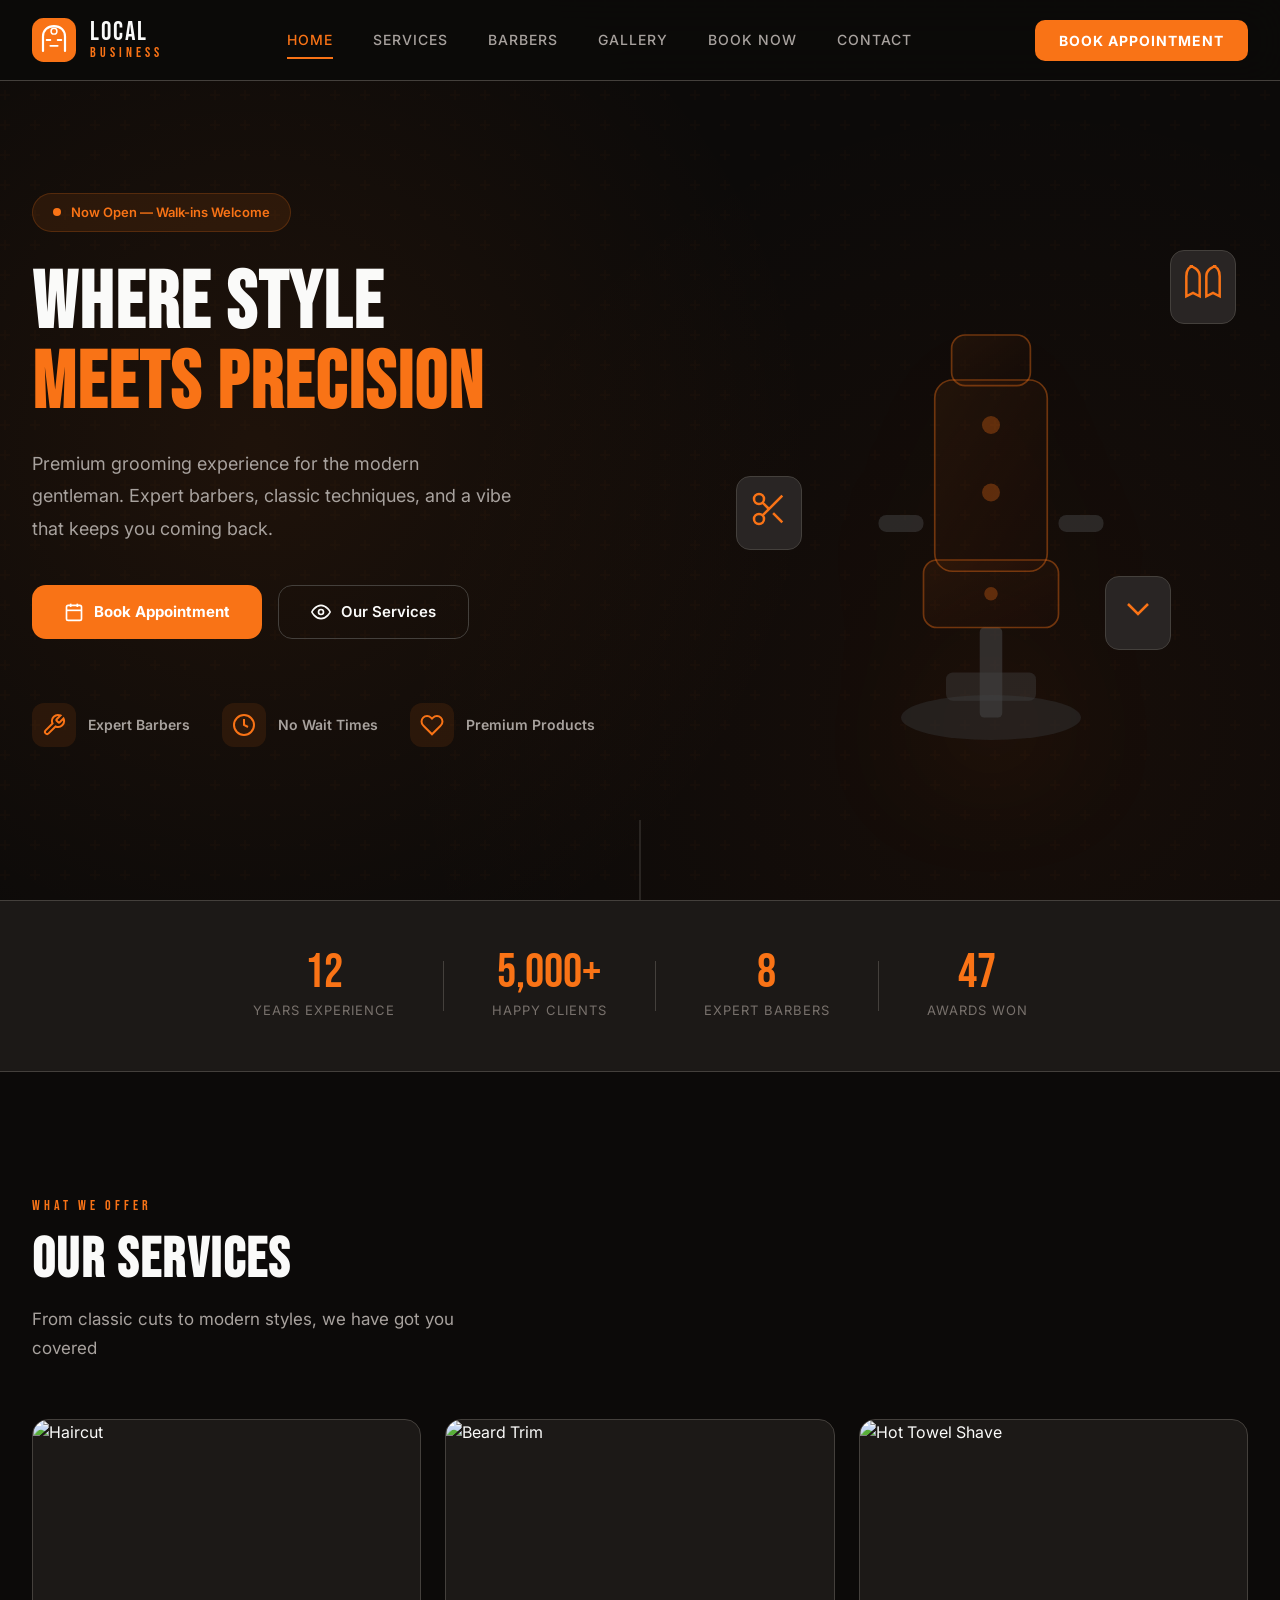
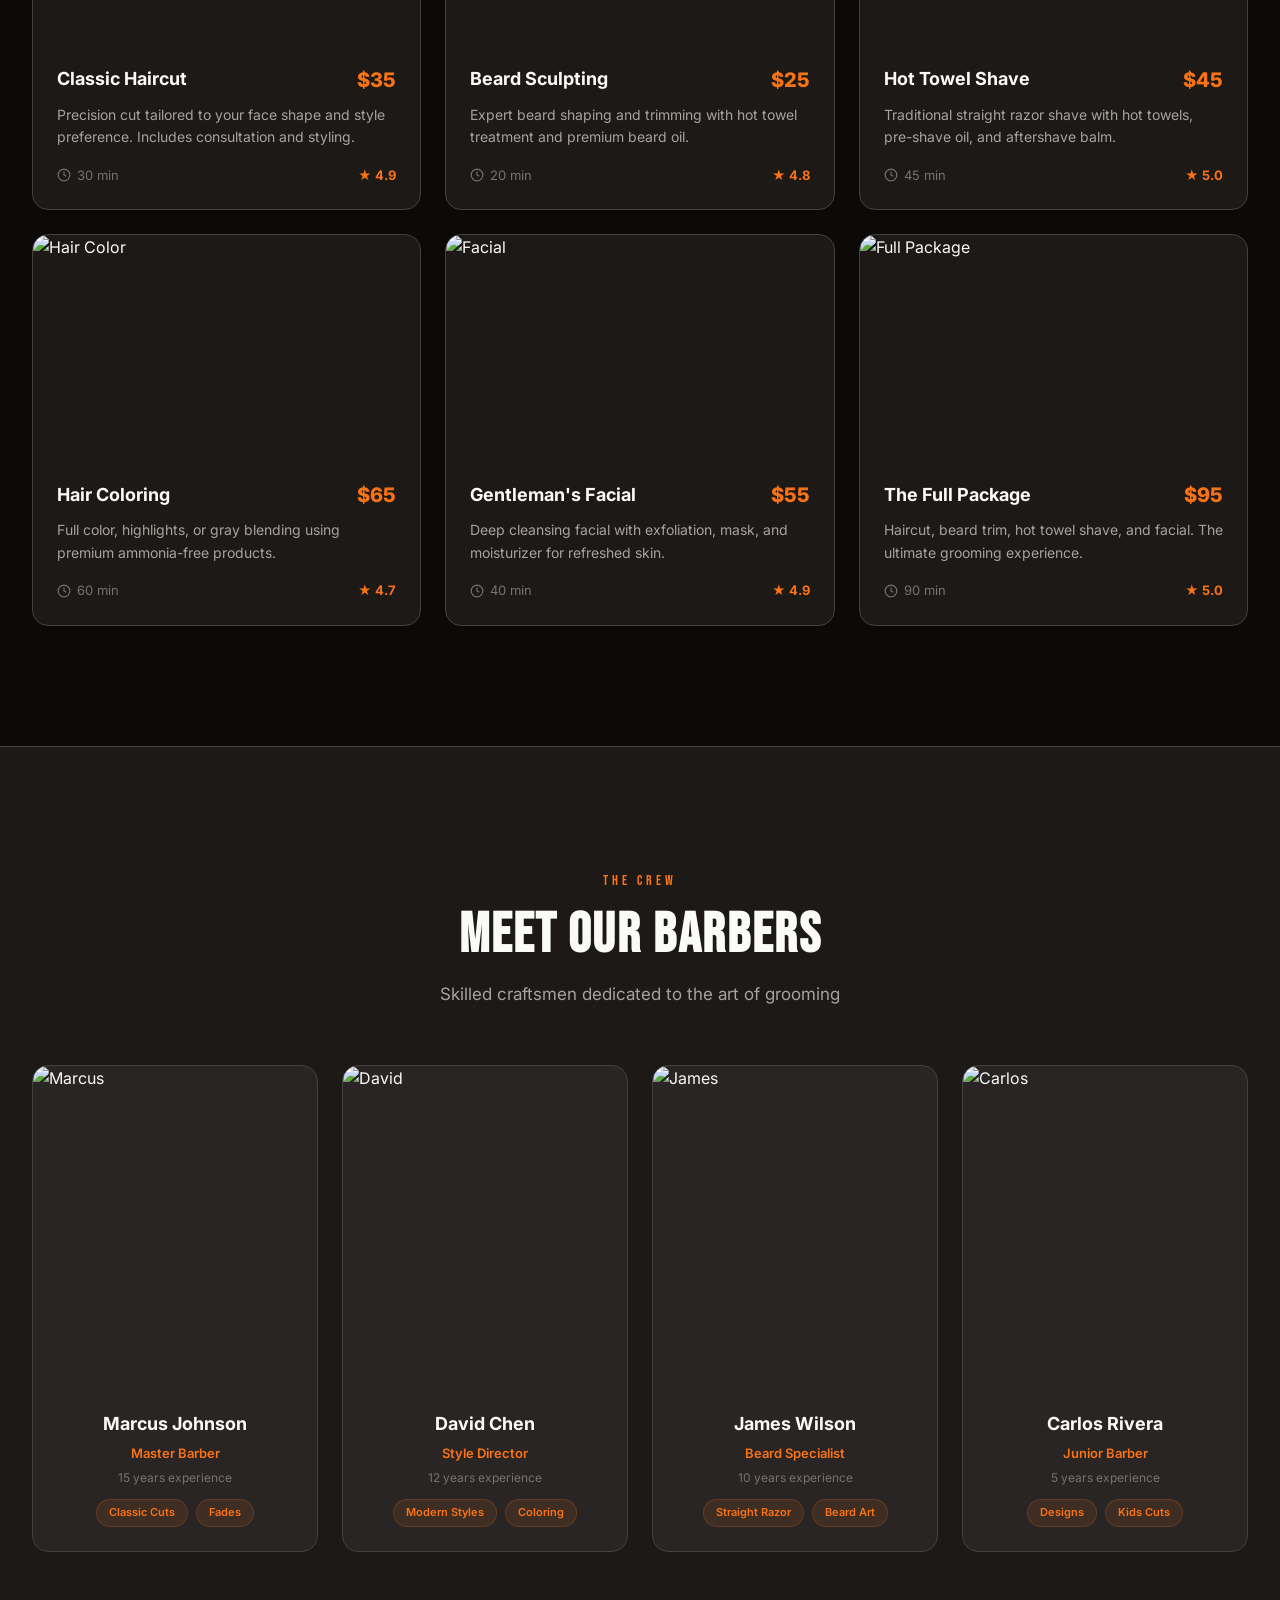
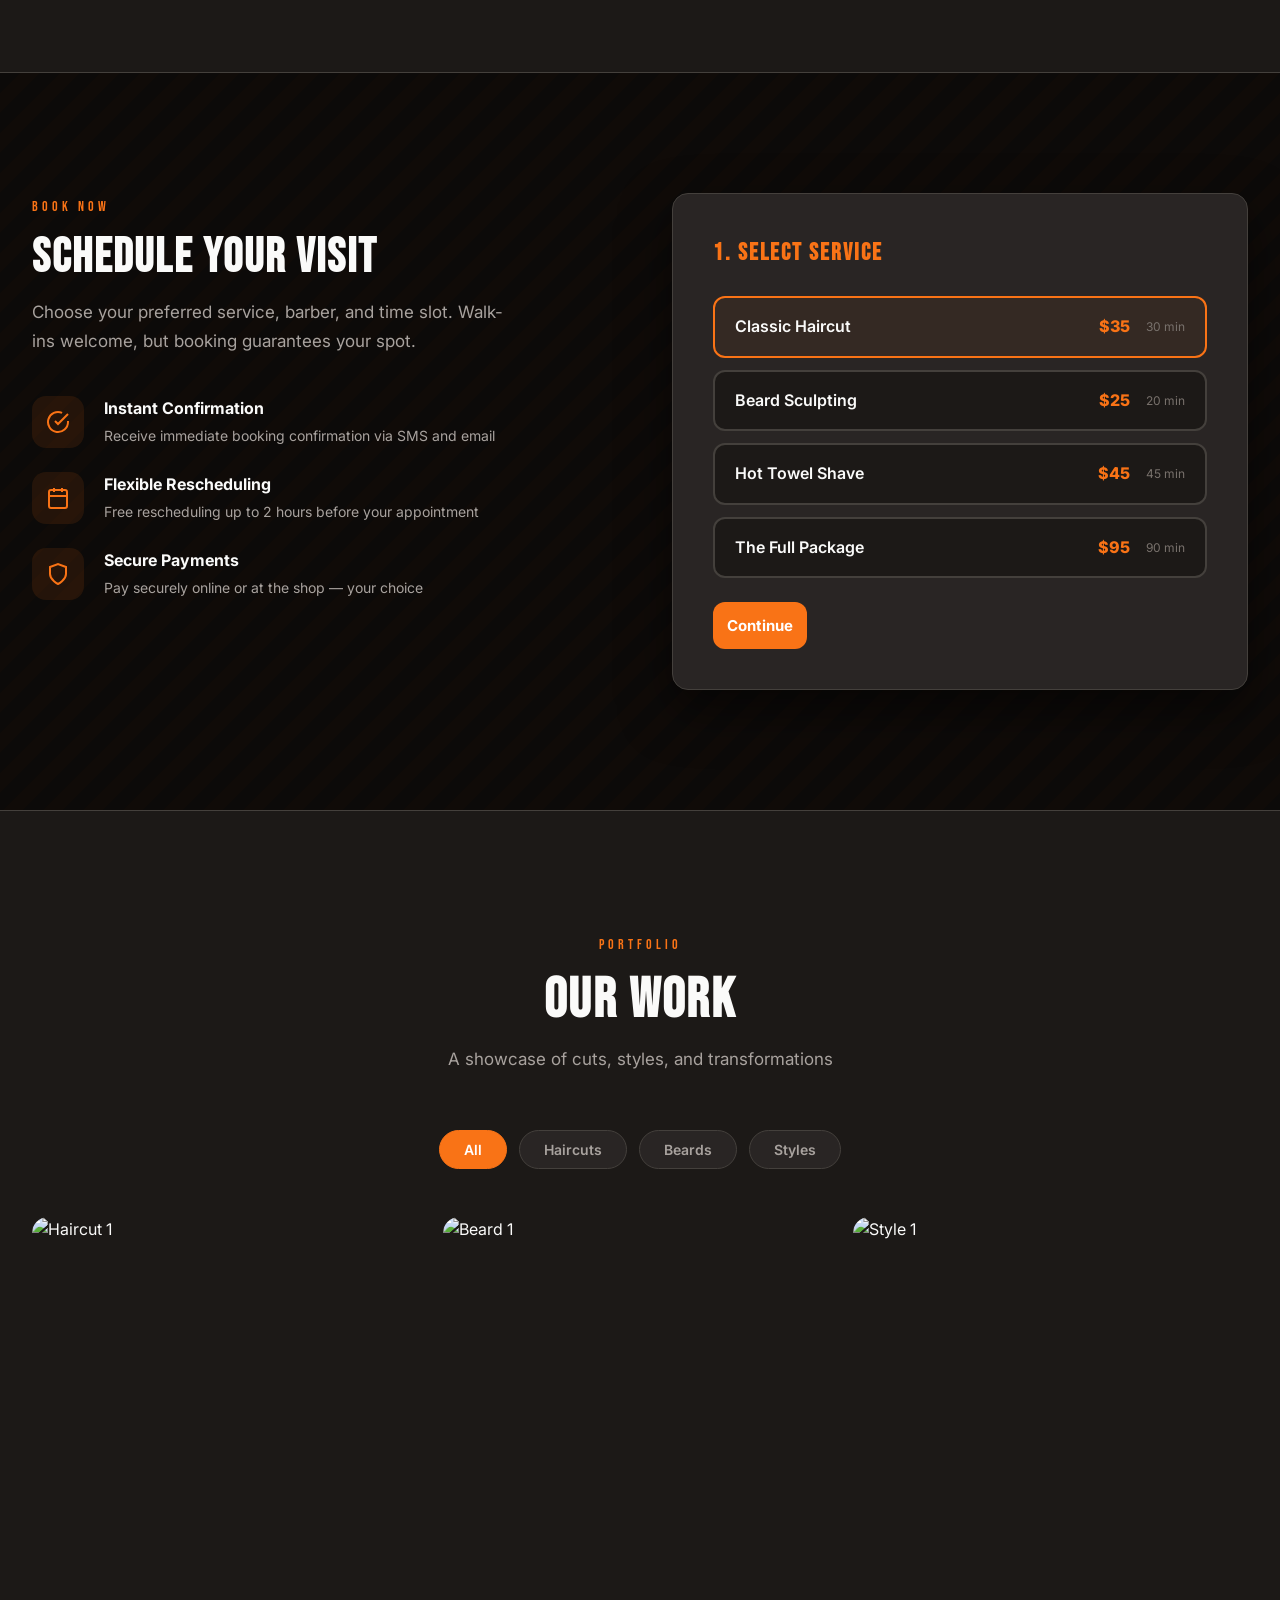
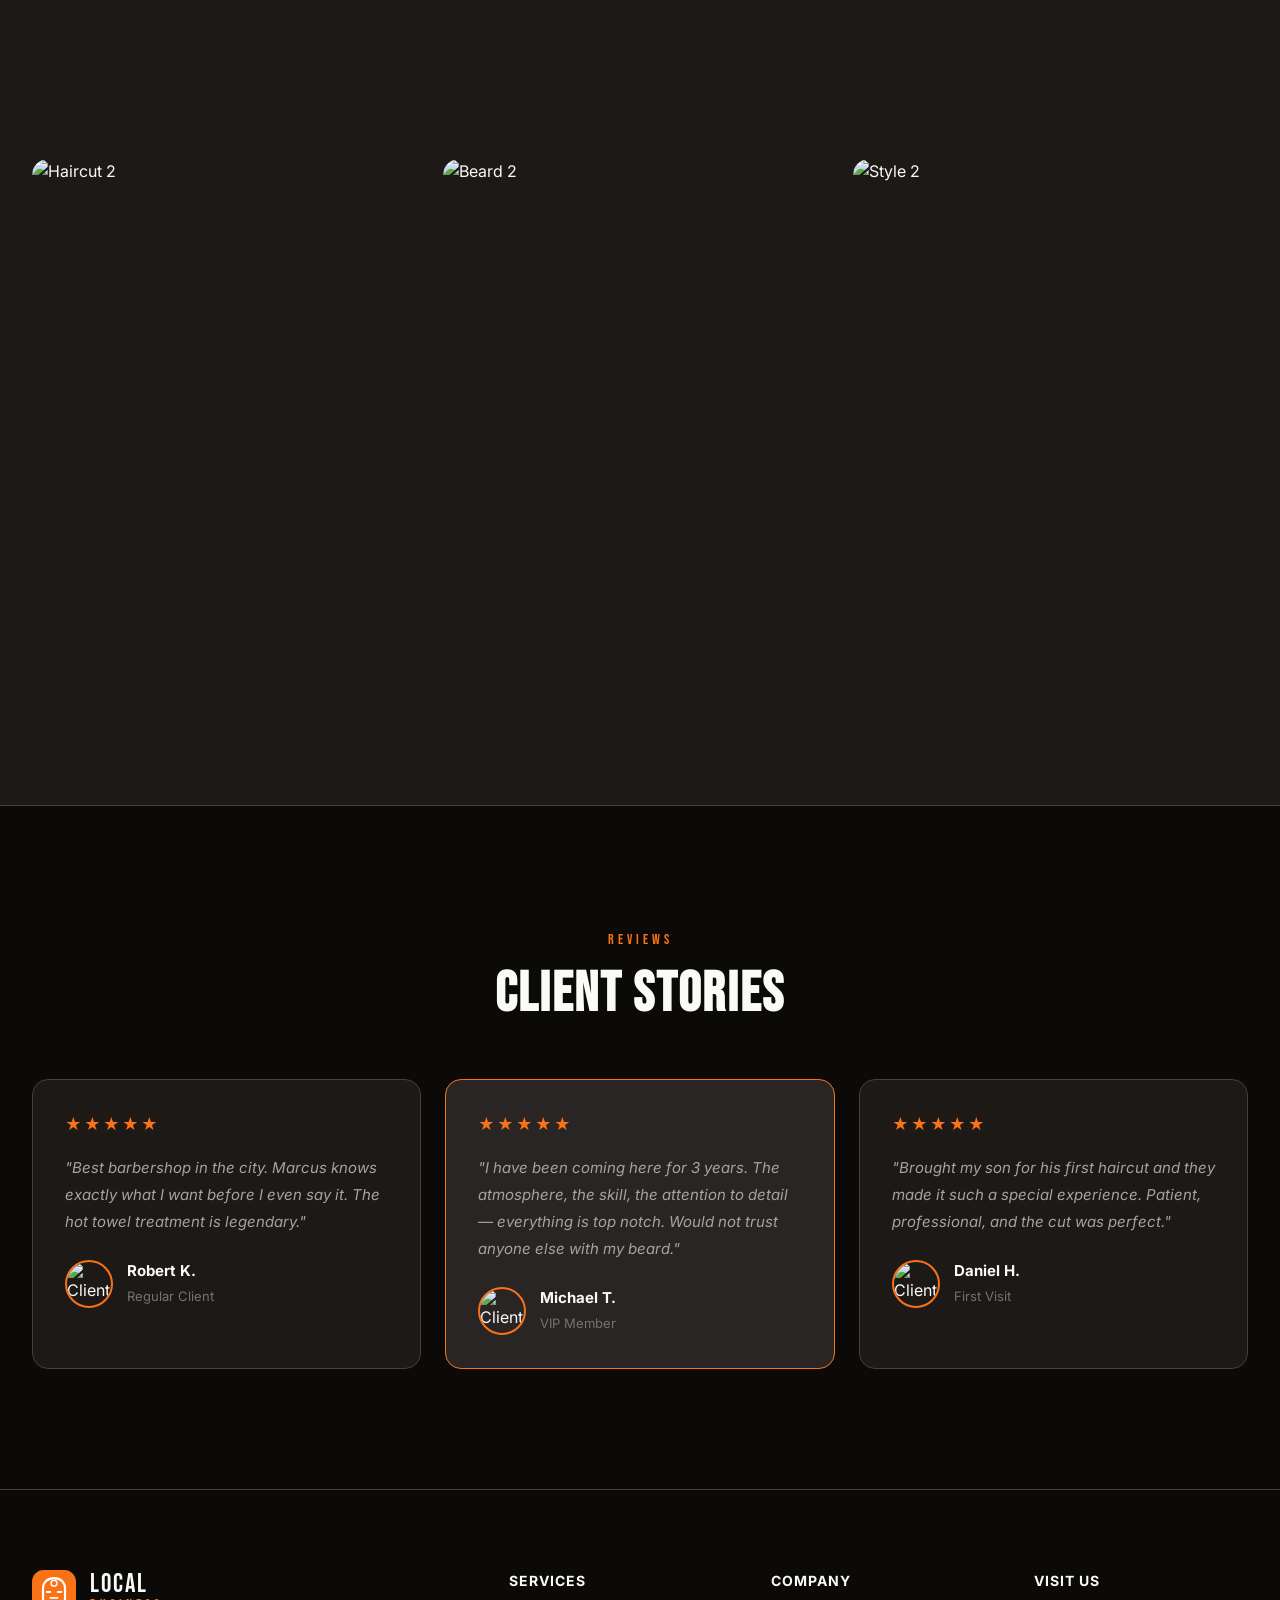
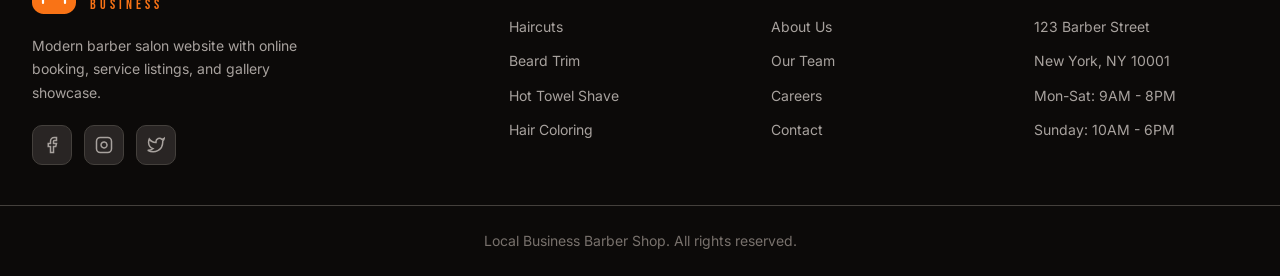
==== index.html @ 596d1981 "initial commit" ====
<!DOCTYPE html>
<html lang="en">
<head>
    <meta charset="UTF-8">
    <meta name="viewport" content="width=device-width, initial-scale=1.0">
    <title>Local Business - Premium Barber Shop</title>
    <link rel="stylesheet" href="styles.css">
    <link href="https://fonts.googleapis.com/css2?family=Bebas+Neue&family=Inter:wght@300;400;500;600;700;800&display=swap" rel="stylesheet">
</head>
<body>
    <!-- Preloader -->
    <div class="preloader" id="preloader">
        <div class="preloader-content">
            <svg width="60" height="60" viewBox="0 0 60 60" fill="none">
                <rect width="60" height="60" rx="16" fill="#f97316"/>
                <path d="M15 45V25c0-8 6-14 15-14s15 6 15 14v20" stroke="white" stroke-width="3" stroke-linecap="round"/>
                <path d="M20 30h5M35 30h5M25 38h10" stroke="white" stroke-width="2.5" stroke-linecap="round"/>
                <circle cx="30" cy="18" r="4" stroke="white" stroke-width="2"/>
            </svg>
            <div class="preloader-text">LOCAL BUSINESS</div>
            <div class="preloader-bar">
                <div class="preloader-progress"></div>
            </div>
        </div>
    </div>

    <!-- Navigation -->
    <nav class="navbar" id="navbar">
        <div class="nav-container">
            <a href="#" class="logo">
                <svg width="44" height="44" viewBox="0 0 60 60" fill="none">
                    <rect width="60" height="60" rx="16" fill="#f97316"/>
                    <path d="M15 45V25c0-8 6-14 15-14s15 6 15 14v20" stroke="white" stroke-width="3" stroke-linecap="round"/>
                    <path d="M20 30h5M35 30h5M25 38h10" stroke="white" stroke-width="2.5" stroke-linecap="round"/>
                    <circle cx="30" cy="18" r="4" stroke="white" stroke-width="2"/>
                </svg>
                <div class="logo-text">
                    <span class="logo-title">LOCAL</span>
                    <span class="logo-sub">BUSINESS</span>
                </div>
            </a>

            <div class="nav-links" id="navLinks">
                <a href="#home" class="nav-link active">Home</a>
                <a href="#services" class="nav-link">Services</a>
                <a href="#team" class="nav-link">Barbers</a>
                <a href="#gallery" class="nav-link">Gallery</a>
                <a href="#booking" class="nav-link">Book Now</a>
                <a href="#contact" class="nav-link">Contact</a>
            </div>

            <div class="nav-actions">
                <button class="btn-book" onclick="scrollToBooking()">Book Appointment</button>
                <button class="mobile-toggle" id="mobileToggle">
                    <span></span>
                    <span></span>
                    <span></span>
                </button>
            </div>
        </div>
    </nav>

    <!-- Hero Section -->
    <section class="hero" id="home">
        <div class="hero-bg">
            <div class="hero-gradient"></div>
            <div class="hero-pattern"></div>
        </div>
        
        <div class="hero-content">
            <div class="hero-badge">
                <span class="pulse-dot"></span>
                <span>Now Open — Walk-ins Welcome</span>
            </div>
            <h1 class="hero-title">
                <span class="title-line">Where Style</span>
                <span class="title-line accent">Meets Precision</span>
            </h1>
            <p class="hero-desc">Premium grooming experience for the modern gentleman. Expert barbers, classic techniques, and a vibe that keeps you coming back.</p>
            
            <div class="hero-cta">
                <button class="btn-primary" onclick="scrollToBooking()">
                    <svg width="20" height="20" viewBox="0 0 24 24" fill="none" stroke="currentColor" stroke-width="2">
                        <rect x="3" y="4" width="18" height="18" rx="2" ry="2"/>
                        <line x1="16" y1="2" x2="16" y2="6"/>
                        <line x1="8" y1="2" x2="8" y2="6"/>
                        <line x1="3" y1="10" x2="21" y2="10"/>
                    </svg>
                    Book Appointment
                </button>
                <button class="btn-outline" onclick="scrollToServices()">
                    <svg width="20" height="20" viewBox="0 0 24 24" fill="none" stroke="currentColor" stroke-width="2">
                        <path d="M1 12s4-8 11-8 11 8 11 8-4 8-11 8-11-8-11-8z"/>
                        <circle cx="12" cy="12" r="3"/>
                    </svg>
                    Our Services
                </button>
            </div>

            <div class="hero-features">
                <div class="feature">
                    <div class="feature-icon">
                        <svg width="24" height="24" viewBox="0 0 24 24" fill="none" stroke="currentColor" stroke-width="2">
                            <path d="M14.7 6.3a1 1 0 000 1.4l1.6 1.6a1 1 0 001.4 0l3.77-3.77a6 6 0 01-7.94 7.94l-6.91 6.91a2.12 2.12 0 01-3-3l6.91-6.91a6 6 0 017.94-7.94l-3.76 3.76z"/>
                        </svg>
                    </div>
                    <span>Expert Barbers</span>
                </div>
                <div class="feature">
                    <div class="feature-icon">
                        <svg width="24" height="24" viewBox="0 0 24 24" fill="none" stroke="currentColor" stroke-width="2">
                            <circle cx="12" cy="12" r="10"/>
                            <polyline points="12 6 12 12 16 14"/>
                        </svg>
                    </div>
                    <span>No Wait Times</span>
                </div>
                <div class="feature">
                    <div class="feature-icon">
                        <svg width="24" height="24" viewBox="0 0 24 24" fill="none" stroke="currentColor" stroke-width="2">
                            <path d="M20.84 4.61a5.5 5.5 0 00-7.78 0L12 5.67l-1.06-1.06a5.5 5.5 0 00-7.78 7.78l1.06 1.06L12 21.23l7.78-7.78 1.06-1.06a5.5 5.5 0 000-7.78z"/>
                        </svg>
                    </div>
                    <span>Premium Products</span>
                </div>
            </div>
        </div>

        <div class="hero-visual">
            <div class="barber-chair">
                <svg viewBox="0 0 400 500" class="chair-svg">
                    <defs>
                        <linearGradient id="chairGrad" x1="0%" y1="0%" x2="100%" y2="100%">
                            <stop offset="0%" style="stop-color:#f97316;stop-opacity:0.2" />
                            <stop offset="100%" style="stop-color:#c2410c;stop-opacity:0.05" />
                        </linearGradient>
                    </defs>
                    <!-- Chair base -->
                    <ellipse cx="200" cy="460" rx="80" ry="20" fill="#333" opacity="0.5"/>
                    <rect x="190" y="380" width="20" height="80" rx="4" fill="#444" opacity="0.6"/>
                    <!-- Seat -->
                    <rect x="140" y="320" width="120" height="60" rx="12" fill="url(#chairGrad)" stroke="#f97316" stroke-width="1.5" opacity="0.4"/>
                    <!-- Backrest -->
                    <rect x="150" y="160" width="100" height="170" rx="16" fill="url(#chairGrad)" stroke="#f97316" stroke-width="1.5" opacity="0.4"/>
                    <!-- Headrest -->
                    <rect x="165" y="120" width="70" height="45" rx="12" fill="url(#chairGrad)" stroke="#f97316" stroke-width="1.5" opacity="0.4"/>
                    <!-- Armrests -->
                    <rect x="100" y="280" width="40" height="15" rx="7" fill="#444" opacity="0.5"/>
                    <rect x="260" y="280" width="40" height="15" rx="7" fill="#444" opacity="0.5"/>
                    <!-- Footrest -->
                    <rect x="160" y="420" width="80" height="25" rx="6" fill="#444" opacity="0.4"/>
                    <!-- Details -->
                    <circle cx="200" cy="200" r="8" fill="#f97316" opacity="0.3"/>
                    <circle cx="200" cy="260" r="8" fill="#f97316" opacity="0.3"/>
                    <circle cx="200" cy="350" r="6" fill="#f97316" opacity="0.3"/>
                </svg>
            </div>
            <div class="floating-tools">
                <div class="tool tool-1">
                    <svg width="40" height="40" viewBox="0 0 24 24" fill="none" stroke="#f97316" stroke-width="1.5">
                        <path d="M20 2c-2 0-6 2-6 6v12l4-2 4 2V8c0-4-2-6-4-6z"/>
                        <path d="M4 2c2 0 6 2 6 6v12l-4-2-4 2V8c0-4 2-6 4-6z"/>
                    </svg>
                </div>
                <div class="tool tool-2">
                    <svg width="40" height="40" viewBox="0 0 24 24" fill="none" stroke="#f97316" stroke-width="1.5">
                        <circle cx="6" cy="6" r="3"/>
                        <circle cx="6" cy="18" r="3"/>
                        <line x1="20" y1="4" x2="8.12" y2="15.88"/>
                        <line x1="14.47" y1="14.48" x2="20" y2="20"/>
                        <line x1="8.12" y1="8.12" x2="12" y2="12"/>
                    </svg>
                </div>
                <div class="tool tool-3">
                    <svg width="40" height="40" viewBox="0 0 24 24" fill="none" stroke="#f97316" stroke-width="1.5">
                        <path d="M6 9l6 6 6-6"/>
                    </svg>
                </div>
            </div>
        </div>

        <div class="scroll-line">
            <div class="scroll-progress"></div>
        </div>
    </section>

    <!-- Stats Bar -->
    <section class="stats-bar">
        <div class="stats-container">
            <div class="stat-item">
                <span class="stat-number" data-target="12">0</span>
                <span class="stat-label">Years Experience</span>
            </div>
            <div class="stat-divider"></div>
            <div class="stat-item">
                <span class="stat-number" data-target="5000">0</span>
                <span class="stat-label">Happy Clients</span>
            </div>
            <div class="stat-divider"></div>
            <div class="stat-item">
                <span class="stat-number" data-target="8">0</span>
                <span class="stat-label">Expert Barbers</span>
            </div>
            <div class="stat-divider"></div>
            <div class="stat-item">
                <span class="stat-number" data-target="47">0</span>
                <span class="stat-label">Awards Won</span>
            </div>
        </div>
    </section>

    <!-- Services Section -->
    <section class="services" id="services">
        <div class="section-container">
            <div class="section-header">
                <span class="section-tag">What We Offer</span>
                <h2 class="section-title">Our Services</h2>
                <p class="section-desc">From classic cuts to modern styles, we have got you covered</p>
            </div>

            <div class="services-grid">
                <div class="service-card" data-service="haircut">
                    <div class="service-image">
                        <img src="https://images.unsplash.com/photo-1599351431202-1e0f0137899a?w=400&h=300&fit=crop" alt="Haircut">
                        <div class="service-overlay">
                            <button class="btn-book-service" onclick="selectService('haircut')">Book Now</button>
                        </div>
                    </div>
                    <div class="service-info">
                        <div class="service-header">
                            <h3>Classic Haircut</h3>
                            <span class="service-price">$35</span>
                        </div>
                        <p>Precision cut tailored to your face shape and style preference. Includes consultation and styling.</p>
                        <div class="service-meta">
                            <span>
                                <svg width="14" height="14" viewBox="0 0 24 24" fill="none" stroke="currentColor" stroke-width="2">
                                    <circle cx="12" cy="12" r="10"/>
                                    <polyline points="12 6 12 12 16 14"/>
                                </svg>
                                30 min
                            </span>
                            <span class="service-rating">★ 4.9</span>
                        </div>
                    </div>
                </div>

                <div class="service-card" data-service="beard">
                    <div class="service-image">
                        <img src="https://images.unsplash.com/photo-1621605815971-fbc98d665033?w=400&h=300&fit=crop" alt="Beard Trim">
                        <div class="service-overlay">
                            <button class="btn-book-service" onclick="selectService('beard')">Book Now</button>
                        </div>
                    </div>
                    <div class="service-info">
                        <div class="service-header">
                            <h3>Beard Sculpting</h3>
                            <span class="service-price">$25</span>
                        </div>
                        <p>Expert beard shaping and trimming with hot towel treatment and premium beard oil.</p>
                        <div class="service-meta">
                            <span>
                                <svg width="14" height="14" viewBox="0 0 24 24" fill="none" stroke="currentColor" stroke-width="2">
                                    <circle cx="12" cy="12" r="10"/>
                                    <polyline points="12 6 12 12 16 14"/>
                                </svg>
                                20 min
                            </span>
                            <span class="service-rating">★ 4.8</span>
                        </div>
                    </div>
                </div>

                <div class="service-card" data-service="hot-towel">
                    <div class="service-image">
                        <img src="https://images.unsplash.com/photo-1503951914875-452162b0f3f1?w=400&h=300&fit=crop" alt="Hot Towel Shave">
                        <div class="service-overlay">
                            <button class="btn-book-service" onclick="selectService('hot-towel')">Book Now</button>
                        </div>
                    </div>
                    <div class="service-info">
                        <div class="service-header">
                            <h3>Hot Towel Shave</h3>
                            <span class="service-price">$45</span>
                        </div>
                        <p>Traditional straight razor shave with hot towels, pre-shave oil, and aftershave balm.</p>
                        <div class="service-meta">
                            <span>
                                <svg width="14" height="14" viewBox="0 0 24 24" fill="none" stroke="currentColor" stroke-width="2">
                                    <circle cx="12" cy="12" r="10"/>
                                    <polyline points="12 6 12 12 16 14"/>
                                </svg>
                                45 min
                            </span>
                            <span class="service-rating">★ 5.0</span>
                        </div>
                    </div>
                </div>

                <div class="service-card" data-service="color">
                    <div class="service-image">
                        <img src="https://images.unsplash.com/photo-1560066984-138dadb4c035?w=400&h=300&fit=crop" alt="Hair Color">
                        <div class="service-overlay">
                            <button class="btn-book-service" onclick="selectService('color')">Book Now</button>
                        </div>
                    </div>
                    <div class="service-info">
                        <div class="service-header">
                            <h3>Hair Coloring</h3>
                            <span class="service-price">$65</span>
                        </div>
                        <p>Full color, highlights, or gray blending using premium ammonia-free products.</p>
                        <div class="service-meta">
                            <span>
                                <svg width="14" height="14" viewBox="0 0 24 24" fill="none" stroke="currentColor" stroke-width="2">
                                    <circle cx="12" cy="12" r="10"/>
                                    <polyline points="12 6 12 12 16 14"/>
                                </svg>
                                60 min
                            </span>
                            <span class="service-rating">★ 4.7</span>
                        </div>
                    </div>
                </div>

                <div class="service-card" data-service="facial">
                    <div class="service-image">
                        <img src="https://images.unsplash.com/photo-1570172619644-dfd03ed5d881?w=400&h=300&fit=crop" alt="Facial">
                        <div class="service-overlay">
                            <button class="btn-book-service" onclick="selectService('facial')">Book Now</button>
                        </div>
                    </div>
                    <div class="service-info">
                        <div class="service-header">
                            <h3>Gentleman's Facial</h3>
                            <span class="service-price">$55</span>
                        </div>
                        <p>Deep cleansing facial with exfoliation, mask, and moisturizer for refreshed skin.</p>
                        <div class="service-meta">
                            <span>
                                <svg width="14" height="14" viewBox="0 0 24 24" fill="none" stroke="currentColor" stroke-width="2">
                                    <circle cx="12" cy="12" r="10"/>
                                    <polyline points="12 6 12 12 16 14"/>
                                </svg>
                                40 min
                            </span>
                            <span class="service-rating">★ 4.9</span>
                        </div>
                    </div>
                </div>

                <div class="service-card" data-service="package">
                    <div class="service-image">
                        <img src="https://images.unsplash.com/photo-1585747860715-2ba37e788b70?w=400&h=300&fit=crop" alt="Full Package">
                        <div class="service-overlay">
                            <button class="btn-book-service" onclick="selectService('package')">Book Now</button>
                        </div>
                    </div>
                    <div class="service-info">
                        <div class="service-header">
                            <h3>The Full Package</h3>
                            <span class="service-price">$95</span>
                        </div>
                        <p>Haircut, beard trim, hot towel shave, and facial. The ultimate grooming experience.</p>
                        <div class="service-meta">
                            <span>
                                <svg width="14" height="14" viewBox="0 0 24 24" fill="none" stroke="currentColor" stroke-width="2">
                                    <circle cx="12" cy="12" r="10"/>
                                    <polyline points="12 6 12 12 16 14"/>
                                </svg>
                                90 min
                            </span>
                            <span class="service-rating">★ 5.0</span>
                        </div>
                    </div>
                </div>
            </div>
        </div>
    </section>

    <!-- Team Section -->
    <section class="team" id="team">
        <div class="section-container">
            <div class="section-header center">
                <span class="section-tag">The Crew</span>
                <h2 class="section-title">Meet Our Barbers</h2>
                <p class="section-desc">Skilled craftsmen dedicated to the art of grooming</p>
            </div>

            <div class="team-grid">
                <div class="team-card">
                    <div class="team-image">
                        <img src="https://images.unsplash.com/photo-1507003211169-0a1dd7228f2d?w=300&h=400&fit=crop" alt="Marcus">
                        <div class="team-social">
                            <a href="#"><svg width="16" height="16" viewBox="0 0 24 24" fill="none" stroke="currentColor" stroke-width="2"><path d="M18 2h-3a5 5 0 00-5 5v3H7v4h3v8h4v-8h3l1-4h-4V7a1 1 0 011-1h3z"/></svg></a>
                            <a href="#"><svg width="16" height="16" viewBox="0 0 24 24" fill="none" stroke="currentColor" stroke-width="2"><rect x="2" y="2" width="20" height="20" rx="5" ry="5"/><path d="M16 11.37A4 4 0 1112.63 8 4 4 0 0116 11.37z"/><line x1="17.5" y1="6.5" x2="17.51" y2="6.5"/></svg></a>
                        </div>
                    </div>
                    <div class="team-info">
                        <h3>Marcus Johnson</h3>
                        <span class="team-role">Master Barber</span>
                        <span class="team-exp">15 years experience</span>
                        <div class="team-specialty">
                            <span>Classic Cuts</span>
                            <span>Fades</span>
                        </div>
                    </div>
                </div>

                <div class="team-card">
                    <div class="team-image">
                        <img src="https://images.unsplash.com/photo-1500648767791-00dcc994a43e?w=300&h=400&fit=crop" alt="David">
                        <div class="team-social">
                            <a href="#"><svg width="16" height="16" viewBox="0 0 24 24" fill="none" stroke="currentColor" stroke-width="2"><path d="M18 2h-3a5 5 0 00-5 5v3H7v4h3v8h4v-8h3l1-4h-4V7a1 1 0 011-1h3z"/></svg></a>
                            <a href="#"><svg width="16" height="16" viewBox="0 0 24 24" fill="none" stroke="currentColor" stroke-width="2"><rect x="2" y="2" width="20" height="20" rx="5" ry="5"/><path d="M16 11.37A4 4 0 1112.63 8 4 4 0 0116 11.37z"/><line x1="17.5" y1="6.5" x2="17.51" y2="6.5"/></svg></a>
                        </div>
                    </div>
                    <div class="team-info">
                        <h3>David Chen</h3>
                        <span class="team-role">Style Director</span>
                        <span class="team-exp">12 years experience</span>
                        <div class="team-specialty">
                            <span>Modern Styles</span>
                            <span>Coloring</span>
                        </div>
                    </div>
                </div>

                <div class="team-card">
                    <div class="team-image">
                        <img src="https://images.unsplash.com/photo-1472099645785-5658abf4ff4e?w=300&h=400&fit=crop" alt="James">
                        <div class="team-social">
                            <a href="#"><svg width="16" height="16" viewBox="0 0 24 24" fill="none" stroke="currentColor" stroke-width="2"><path d="M18 2h-3a5 5 0 00-5 5v3H7v4h3v8h4v-8h3l1-4h-4V7a1 1 0 011-1h3z"/></svg></a>
                            <a href="#"><svg width="16" height="16" viewBox="0 0 24 24" fill="none" stroke="currentColor" stroke-width="2"><rect x="2" y="2" width="20" height="20" rx="5" ry="5"/><path d="M16 11.37A4 4 0 1112.63 8 4 4 0 0116 11.37z"/><line x1="17.5" y1="6.5" x2="17.51" y2="6.5"/></svg></a>
                        </div>
                    </div>
                    <div class="team-info">
                        <h3>James Wilson</h3>
                        <span class="team-role">Beard Specialist</span>
                        <span class="team-exp">10 years experience</span>
                        <div class="team-specialty">
                            <span>Straight Razor</span>
                            <span>Beard Art</span>
                        </div>
                    </div>
                </div>

                <div class="team-card">
                    <div class="team-image">
                        <img src="https://images.unsplash.com/photo-1506794778202-cad84cf45f1d?w=300&h=400&fit=crop" alt="Carlos">
                        <div class="team-social">
                            <a href="#"><svg width="16" height="16" viewBox="0 0 24 24" fill="none" stroke="currentColor" stroke-width="2"><path d="M18 2h-3a5 5 0 00-5 5v3H7v4h3v8h4v-8h3l1-4h-4V7a1 1 0 011-1h3z"/></svg></a>
                            <a href="#"><svg width="16" height="16" viewBox="0 0 24 24" fill="none" stroke="currentColor" stroke-width="2"><rect x="2" y="2" width="20" height="20" rx="5" ry="5"/><path d="M16 11.37A4 4 0 1112.63 8 4 4 0 0116 11.37z"/><line x1="17.5" y1="6.5" x2="17.51" y2="6.5"/></svg></a>
                        </div>
                    </div>
                    <div class="team-info">
                        <h3>Carlos Rivera</h3>
                        <span class="team-role">Junior Barber</span>
                        <span class="team-exp">5 years experience</span>
                        <div class="team-specialty">
                            <span>Designs</span>
                            <span>Kids Cuts</span>
                        </div>
                    </div>
                </div>
            </div>
        </div>
    </section>

    <!-- Booking Section -->
    <section class="booking" id="booking">
        <div class="booking-bg">
            <div class="booking-pattern"></div>
        </div>
        <div class="section-container">
            <div class="booking-grid">
                <div class="booking-info">
                    <span class="section-tag">Book Now</span>
                    <h2 class="section-title">Schedule Your Visit</h2>
                    <p class="section-desc">Choose your preferred service, barber, and time slot. Walk-ins welcome, but booking guarantees your spot.</p>
                    
                    <div class="booking-features">
                        <div class="b-feature">
                            <div class="b-icon">
                                <svg width="24" height="24" viewBox="0 0 24 24" fill="none" stroke="currentColor" stroke-width="2">
                                    <path d="M22 11.08V12a10 10 0 11-5.93-9.14"/>
                                    <polyline points="22 4 12 14.01 9 11.01"/>
                                </svg>
                            </div>
                            <div>
                                <h4>Instant Confirmation</h4>
                                <p>Receive immediate booking confirmation via SMS and email</p>
                            </div>
                        </div>
                        <div class="b-feature">
                            <div class="b-icon">
                                <svg width="24" height="24" viewBox="0 0 24 24" fill="none" stroke="currentColor" stroke-width="2">
                                    <rect x="3" y="4" width="18" height="18" rx="2" ry="2"/>
                                    <line x1="16" y1="2" x2="16" y2="6"/>
                                    <line x1="8" y1="2" x2="8" y2="6"/>
                                    <line x1="3" y1="10" x2="21" y2="10"/>
                                </svg>
                            </div>
                            <div>
                                <h4>Flexible Rescheduling</h4>
                                <p>Free rescheduling up to 2 hours before your appointment</p>
                            </div>
                        </div>
                        <div class="b-feature">
                            <div class="b-icon">
                                <svg width="24" height="24" viewBox="0 0 24 24" fill="none" stroke="currentColor" stroke-width="2">
                                    <path d="M12 22s8-4 8-10V5l-8-3-8 3v7c0 6 8 10 8 10z"/>
                                </svg>
                            </div>
                            <div>
                                <h4>Secure Payments</h4>
                                <p>Pay securely online or at the shop — your choice</p>
                            </div>
                        </div>
                    </div>
                </div>

                <div class="booking-form-wrapper">
                    <form class="booking-form" id="bookingForm">
                        <div class="form-step active" data-step="1">
                            <h3>1. Select Service</h3>
                            <div class="service-select">
                                <label class="service-option">
                                    <input type="radio" name="service" value="haircut" checked>
                                    <div class="option-content">
                                        <span class="option-name">Classic Haircut</span>
                                        <span class="option-price">$35</span>
                                        <span class="option-time">30 min</span>
                                    </div>
                                </label>
                                <label class="service-option">
                                    <input type="radio" name="service" value="beard">
                                    <div class="option-content">
                                        <span class="option-name">Beard Sculpting</span>
                                        <span class="option-price">$25</span>
                                        <span class="option-time">20 min</span>
                                    </div>
                                </label>
                                <label class="service-option">
                                    <input type="radio" name="service" value="shave">
                                    <div class="option-content">
                                        <span class="option-name">Hot Towel Shave</span>
                                        <span class="option-price">$45</span>
                                        <span class="option-time">45 min</span>
                                    </div>
                                </label>
                                <label class="service-option">
                                    <input type="radio" name="service" value="package">
                                    <div class="option-content">
                                        <span class="option-name">The Full Package</span>
                                        <span class="option-price">$95</span>
                                        <span class="option-time">90 min</span>
                                    </div>
                                </label>
                            </div>
                            <button type="button" class="btn-next" onclick="nextStep(2)">Continue</button>
                        </div>

                        <div class="form-step" data-step="2">
                            <h3>2. Choose Barber</h3>
                            <div class="barber-select">
                                <label class="barber-option">
                                    <input type="radio" name="barber" value="marcus" checked>
                                    <img src="https://images.unsplash.com/photo-1507003211169-0a1dd7228f2d?w=100&h=100&fit=crop" alt="Marcus">
                                    <span>Marcus</span>
                                </label>
                                <label class="barber-option">
                                    <input type="radio" name="barber" value="david">
                                    <img src="https://images.unsplash.com/photo-1500648767791-00dcc994a43e?w=100&h=100&fit=crop" alt="David">
                                    <span>David</span>
                                </label>
                                <label class="barber-option">
                                    <input type="radio" name="barber" value="james">
                                    <img src="https://images.unsplash.com/photo-1472099645785-5658abf4ff4e?w=100&h=100&fit=crop" alt="James">
                                    <span>James</span>
                                </label>
                                <label class="barber-option">
                                    <input type="radio" name="barber" value="carlos">
                                    <img src="https://images.unsplash.com/photo-1506794778202-cad84cf45f1d?w=100&h=100&fit=crop" alt="Carlos">
                                    <span>Carlos</span>
                                </label>
                            </div>
                            <div class="form-nav">
                                <button type="button" class="btn-back" onclick="prevStep(1)">Back</button>
                                <button type="button" class="btn-next" onclick="nextStep(3)">Continue</button>
                            </div>
                        </div>

                        <div class="form-step" data-step="3">
                            <h3>3. Date & Time</h3>
                            <div class="form-group">
                                <label>Date</label>
                                <input type="date" id="bookDate" required>
                            </div>
                            <div class="form-group">
                                <label>Time Slot</label>
                                <div class="time-slots">
                                    <label class="time-slot">
                                        <input type="radio" name="time" value="9:00">
                                        <span>9:00 AM</span>
                                    </label>
                                    <label class="time-slot">
                                        <input type="radio" name="time" value="10:00">
                                        <span>10:00 AM</span>
                                    </label>
                                    <label class="time-slot">
                                        <input type="radio" name="time" value="11:00">
                                        <span>11:00 AM</span>
                                    </label>
                                    <label class="time-slot">
                                        <input type="radio" name="time" value="12:00">
                                        <span>12:00 PM</span>
                                    </label>
                                    <label class="time-slot">
                                        <input type="radio" name="time" value="2:00">
                                        <span>2:00 PM</span>
                                    </label>
                                    <label class="time-slot">
                                        <input type="radio" name="time" value="3:00">
                                        <span>3:00 PM</span>
                                    </label>
                                    <label class="time-slot">
                                        <input type="radio" name="time" value="4:00">
                                        <span>4:00 PM</span>
                                    </label>
                                    <label class="time-slot">
                                        <input type="radio" name="time" value="5:00">
                                        <span>5:00 PM</span>
                                    </label>
                                </div>
                            </div>
                            <div class="form-nav">
                                <button type="button" class="btn-back" onclick="prevStep(2)">Back</button>
                                <button type="button" class="btn-next" onclick="nextStep(4)">Continue</button>
                            </div>
                        </div>

                        <div class="form-step" data-step="4">
                            <h3>4. Your Details</h3>
                            <div class="form-group">
                                <label>Full Name</label>
                                <input type="text" placeholder="John Doe" id="bookName" required>
                            </div>
                            <div class="form-group">
                                <label>Phone Number</label>
                                <input type="tel" placeholder="(555) 123-4567" id="bookPhone" required>
                            </div>
                            <div class="form-group">
                                <label>Email</label>
                                <input type="email" placeholder="john@example.com" id="bookEmail" required>
                            </div>
                            <div class="form-group">
                                <label>Notes (optional)</label>
                                <textarea placeholder="Any special requests..." rows="2" id="bookNotes"></textarea>
                            </div>
                            <div class="booking-summary" id="bookingSummary">
                                <!-- Populated by JS -->
                            </div>
                            <div class="form-nav">
                                <button type="button" class="btn-back" onclick="prevStep(3)">Back</button>
                                <button type="submit" class="btn-confirm">
                                    <span class="btn-text">Confirm Booking</span>
                                    <span class="btn-loader" style="display:none;">
                                        <svg width="20" height="20" viewBox="0 0 24 24" fill="none" stroke="currentColor" stroke-width="2">
                                            <path d="M12 2v4M12 18v4M4.93 4.93l2.83 2.83M16.24 16.24l2.83 2.83M2 12h4M18 12h4M4.93 19.07l2.83-2.83M16.24 7.76l2.83-2.83"/>
                                        </svg>
                                    </span>
                                </button>
                            </div>
                        </div>
                    </form>
                </div>
            </div>
        </div>
    </section>

    <!-- Gallery Section -->
    <section class="gallery" id="gallery">
        <div class="section-container">
            <div class="section-header center">
                <span class="section-tag">Portfolio</span>
                <h2 class="section-title">Our Work</h2>
                <p class="section-desc">A showcase of cuts, styles, and transformations</p>
            </div>

            <div class="gallery-filter">
                <button class="filter-btn active" data-filter="all">All</button>
                <button class="filter-btn" data-filter="haircuts">Haircuts</button>
                <button class="filter-btn" data-filter="beards">Beards</button>
                <button class="filter-btn" data-filter="styles">Styles</button>
            </div>

            <div class="gallery-grid" id="galleryGrid">
                <div class="gallery-item" data-category="haircuts">
                    <img src="https://images.unsplash.com/photo-1599351431202-1e0f0137899a?w=400&h=500&fit=crop" alt="Haircut 1">
                    <div class="gallery-overlay">
                        <span class="gallery-tag">Fade</span>
                        <h4>Classic Taper Fade</h4>
                    </div>
                </div>
                <div class="gallery-item" data-category="beards">
                    <img src="https://images.unsplash.com/photo-1621605815971-fbc98d665033?w=400&h=500&fit=crop" alt="Beard 1">
                    <div class="gallery-overlay">
                        <span class="gallery-tag">Beard</span>
                        <h4>Full Beard Sculpt</h4>
                    </div>
                </div>
                <div class="gallery-item" data-category="styles">
                    <img src="https://images.unsplash.com/photo-1560066984-138dadb4c035?w=400&h=500&fit=crop" alt="Style 1">
                    <div class="gallery-overlay">
                        <span class="gallery-tag">Color</span>
                        <h4>Platinum Blonde</h4>
                    </div>
                </div>
                <div class="gallery-item" data-category="haircuts">
                    <img src="https://images.unsplash.com/photo-1585747860715-2ba37e788b70?w=400&h=500&fit=crop" alt="Haircut 2">
                    <div class="gallery-overlay">
                        <span class="gallery-tag">Buzz</span>
                        <h4>Buzz Cut with Design</h4>
                    </div>
                </div>
                <div class="gallery-item" data-category="beards">
                    <img src="https://images.unsplash.com/photo-1503951914875-452162b0f3f1?w=400&h=500&fit=crop" alt="Beard 2">
                    <div class="gallery-overlay">
                        <span class="gallery-tag">Shave</span>
                        <h4>Hot Towel Shave</h4>
                    </div>
                </div>
                <div class="gallery-item" data-category="styles">
                    <img src="https://images.unsplash.com/photo-1599351431202-1e0f0137899a?w=400&h=500&fit=crop" alt="Style 2">
                    <div class="gallery-overlay">
                        <span class="gallery-tag">Pompadour</span>
                        <h4>Modern Pompadour</h4>
                    </div>
                </div>
            </div>
        </div>
    </section>

    <!-- Testimonials -->
    <section class="testimonials">
        <div class="section-container">
            <div class="section-header center">
                <span class="section-tag">Reviews</span>
                <h2 class="section-title">Client Stories</h2>
            </div>

            <div class="testimonials-grid">
                <div class="testimonial-card">
                    <div class="testimonial-stars">★★★★★</div>
                    <p>"Best barbershop in the city. Marcus knows exactly what I want before I even say it. The hot towel treatment is legendary."</p>
                    <div class="testimonial-author">
                        <img src="https://images.unsplash.com/photo-1507003211169-0a1dd7228f2d?w=50&h=50&fit=crop" alt="Client">
                        <div>
                            <span class="author-name">Robert K.</span>
                            <span class="author-title">Regular Client</span>
                        </div>
                    </div>
                </div>
                <div class="testimonial-card featured">
                    <div class="testimonial-stars">★★★★★</div>
                    <p>"I have been coming here for 3 years. The atmosphere, the skill, the attention to detail — everything is top notch. Would not trust anyone else with my beard."</p>
                    <div class="testimonial-author">
                        <img src="https://images.unsplash.com/photo-1500648767791-00dcc994a43e?w=50&h=50&fit=crop" alt="Client">
                        <div>
                            <span class="author-name">Michael T.</span>
                            <span class="author-title">VIP Member</span>
                        </div>
                    </div>
                </div>
                <div class="testimonial-card">
                    <div class="testimonial-stars">★★★★★</div>
                    <p>"Brought my son for his first haircut and they made it such a special experience. Patient, professional, and the cut was perfect."</p>
                    <div class="testimonial-author">
                        <img src="https://images.unsplash.com/photo-1472099645785-5658abf4ff4e?w=50&h=50&fit=crop" alt="Client">
                        <div>
                            <span class="author-name">Daniel H.</span>
                            <span class="author-title">First Visit</span>
                        </div>
                    </div>
                </div>
            </div>
        </div>
    </section>

    <!-- Contact / Footer -->
    <footer class="footer" id="contact">
        <div class="footer-top">
            <div class="footer-container">
                <div class="footer-brand">
                    <div class="logo">
                        <svg width="44" height="44" viewBox="0 0 60 60" fill="none">
                            <rect width="60" height="60" rx="16" fill="#f97316"/>
                            <path d="M15 45V25c0-8 6-14 15-14s15 6 15 14v20" stroke="white" stroke-width="3" stroke-linecap="round"/>
                            <path d="M20 30h5M35 30h5M25 38h10" stroke="white" stroke-width="2.5" stroke-linecap="round"/>
                            <circle cx="30" cy="18" r="4" stroke="white" stroke-width="2"/>
                        </svg>
                        <div class="logo-text">
                            <span class="logo-title">LOCAL</span>
                            <span class="logo-sub">BUSINESS</span>
                        </div>
                    </div>
                    <p>Modern barber salon website with online booking, service listings, and gallery showcase.</p>
                    <div class="footer-social">
                        <a href="#" class="social-link">
                            <svg width="18" height="18" viewBox="0 0 24 24" fill="none" stroke="currentColor" stroke-width="2">
                                <path d="M18 2h-3a5 5 0 00-5 5v3H7v4h3v8h4v-8h3l1-4h-4V7a1 1 0 011-1h3z"/>
                            </svg>
                        </a>
                        <a href="#" class="social-link">
                            <svg width="18" height="18" viewBox="0 0 24 24" fill="none" stroke="currentColor" stroke-width="2">
                                <rect x="2" y="2" width="20" height="20" rx="5" ry="5"/>
                                <path d="M16 11.37A4 4 0 1112.63 8 4 4 0 0116 11.37z"/>
                                <line x1="17.5" y1="6.5" x2="17.51" y2="6.5"/>
                            </svg>
                        </a>
                        <a href="#" class="social-link">
                            <svg width="18" height="18" viewBox="0 0 24 24" fill="none" stroke="currentColor" stroke-width="2">
                                <path d="M23 3a10.9 10.9 0 01-3.14 1.53 4.48 4.48 0 00-7.86 3v1A10.66 10.66 0 013 4s-4 9 5 13a11.64 11.64 0 01-7 2c9 5 20 0 20-11.5a4.5 4.5 0 00-.08-.83A7.72 7.72 0 0023 3z"/>
                            </svg>
                        </a>
                    </div>
                </div>
                <div class="footer-links">
                    <h4>Services</h4>
                    <a href="#">Haircuts</a>
                    <a href="#">Beard Trim</a>
                    <a href="#">Hot Towel Shave</a>
                    <a href="#">Hair Coloring</a>
                </div>
                <div class="footer-links">
                    <h4>Company</h4>
                    <a href="#">About Us</a>
                    <a href="#">Our Team</a>
                    <a href="#">Careers</a>
                    <a href="#">Contact</a>
                </div>
                <div class="footer-links">
                    <h4>Visit Us</h4>
                    <span>123 Barber Street</span>
                    <span>New York, NY 10001</span>
                    <span>Mon-Sat: 9AM - 8PM</span>
                    <span>Sunday: 10AM - 6PM</span>
                </div>
            </div>
        </div>
        <div class="footer-bottom">
            <p> Local Business Barber Shop. All rights reserved.</p>
        </div>
    </footer>

    <!-- Success Modal -->
    <div class="modal-overlay" id="successModal">
        <div class="modal">
            <div class="modal-icon">
                <svg width="48" height="48" viewBox="0 0 24 24" fill="none" stroke="currentColor" stroke-width="2">
                    <path d="M22 11.08V12a10 10 0 11-5.93-9.14"/>
                    <polyline points="22 4 12 14.01 9 11.01"/>
                </svg>
            </div>
            <h3>Booking Confirmed!</h3>
            <p>Your appointment has been scheduled. We have sent a confirmation to your email and phone.</p>
            <div class="modal-details" id="modalDetails"></div>
            <button class="btn-primary" onclick="closeModal()">Done</button>
        </div>
    </div>

    <script src="script.js"></script>
</body>
</html>
---- styles.css ----
/* styles.css */
:root {
    --primary: #f97316;
    --primary-dark: #ea580c;
    --primary-light: #fb923c;
    --bg: #0c0a09;
    --bg-elevated: #1c1917;
    --bg-card: #292524;
    --bg-card-hover: #44403c;
    --text-primary: #fafaf9;
    --text-secondary: #a8a29e;
    --text-muted: #78716c;
    --border: #44403c;
    --success: #22c55e;
    --radius: 12px;
    --radius-lg: 16px;
    --shadow: 0 4px 20px rgba(0,0,0,0.4);
    --shadow-lg: 0 20px 50px rgba(0,0,0,0.5);
    --transition: all 0.3s cubic-bezier(0.4, 0, 0.2, 1);
}

* {
    margin: 0;
    padding: 0;
    box-sizing: border-box;
}

html {
    scroll-behavior: smooth;
}

body {
    font-family: 'Inter', -apple-system, sans-serif;
    background: var(--bg);
    color: var(--text-primary);
    line-height: 1.6;
    overflow-x: hidden;
}

/* Preloader */
.preloader {
    position: fixed;
    inset: 0;
    background: var(--bg);
    z-index: 9999;
    display: flex;
    align-items: center;
    justify-content: center;
    transition: opacity 0.5s ease, visibility 0.5s ease;
}

.preloader.hidden {
    opacity: 0;
    visibility: hidden;
}

.preloader-content {
    text-align: center;
}

.preloader-text {
    font-family: 'Bebas Neue', sans-serif;
    font-size: 28px;
    letter-spacing: 8px;
    margin-top: 20px;
    color: var(--primary);
}

.preloader-bar {
    width: 200px;
    height: 3px;
    background: var(--bg-card);
    border-radius: 3px;
    margin: 20px auto 0;
    overflow: hidden;
}

.preloader-progress {
    height: 100%;
    width: 0%;
    background: var(--primary);
    border-radius: 3px;
    animation: loadProgress 1.5s ease forwards;
}

@keyframes loadProgress {
    0% { width: 0%; }
    100% { width: 100%; }
}

/* Scrollbar */
::-webkit-scrollbar {
    width: 8px;
}

::-webkit-scrollbar-track {
    background: var(--bg);
}

::-webkit-scrollbar-thumb {
    background: var(--border);
    border-radius: 4px;
}

::-webkit-scrollbar-thumb:hover {
    background: var(--primary);
}

/* Navigation */
.navbar {
    position: fixed;
    top: 0;
    left: 0;
    right: 0;
    z-index: 1000;
    background: rgba(12, 10, 9, 0.9);
    backdrop-filter: blur(20px);
    border-bottom: 1px solid var(--border);
    transition: var(--transition);
}

.navbar.scrolled {
    background: rgba(12, 10, 9, 0.98);
}

.nav-container {
    max-width: 1400px;
    margin: 0 auto;
    padding: 0 32px;
    height: 80px;
    display: flex;
    align-items: center;
    justify-content: space-between;
}

.logo {
    display: flex;
    align-items: center;
    gap: 14px;
    text-decoration: none;
}

.logo-text {
    display: flex;
    flex-direction: column;
}

.logo-title {
    font-family: 'Bebas Neue', sans-serif;
    font-size: 26px;
    line-height: 1;
    color: var(--text-primary);
    letter-spacing: 2px;
}

.logo-sub {
    font-family: 'Bebas Neue', sans-serif;
    font-size: 14px;
    color: var(--primary);
    letter-spacing: 4px;
    line-height: 1;
}

.nav-links {
    display: flex;
    gap: 40px;
}

.nav-link {
    color: var(--text-secondary);
    text-decoration: none;
    font-size: 14px;
    font-weight: 500;
    transition: var(--transition);
    position: relative;
    text-transform: uppercase;
    letter-spacing: 1px;
}

.nav-link:hover, .nav-link.active {
    color: var(--primary);
}

.nav-link::after {
    content: '';
    position: absolute;
    bottom: -8px;
    left: 0;
    width: 0;
    height: 2px;
    background: var(--primary);
    transition: width 0.3s ease;
}

.nav-link:hover::after, .nav-link.active::after {
    width: 100%;
}

.nav-actions {
    display: flex;
    align-items: center;
    gap: 16px;
}

.btn-book {
    background: var(--primary);
    color: white;
    border: none;
    border-radius: 10px;
    padding: 12px 24px;
    font-size: 14px;
    font-weight: 700;
    cursor: pointer;
    transition: var(--transition);
    text-transform: uppercase;
    letter-spacing: 1px;
    font-family: 'Inter', sans-serif;
}

.btn-book:hover {
    background: var(--primary-light);
    transform: translateY(-2px);
    box-shadow: 0 8px 20px rgba(249, 115, 22, 0.3);
}

.mobile-toggle {
    display: none;
    flex-direction: column;
    gap: 5px;
    background: none;
    border: none;
    cursor: pointer;
    padding: 4px;
}

.mobile-toggle span {
    display: block;
    width: 24px;
    height: 2px;
    background: var(--text-primary);
    transition: var(--transition);
}

/* Hero */
.hero {
    position: relative;
    min-height: 100vh;
    display: flex;
    align-items: center;
    padding: 120px 32px 80px;
    overflow: hidden;
}

.hero-bg {
    position: absolute;
    inset: 0;
}

.hero-gradient {
    position: absolute;
    inset: 0;
    background: 
        radial-gradient(circle at 20% 50%, rgba(249, 115, 22, 0.08) 0%, transparent 50%),
        radial-gradient(circle at 80% 80%, rgba(234, 88, 12, 0.05) 0%, transparent 50%);
}

.hero-pattern {
    position: absolute;
    inset: 0;
    opacity: 0.02;
    background-image: url("data:image/svg+xml,%3Csvg width='60' height='60' viewBox='0 0 60 60' xmlns='http://www.w3.org/2000/svg'%3E%3Cg fill='none' fill-rule='evenodd'%3E%3Cg fill='%23f97316' fill-opacity='1'%3E%3Cpath d='M36 34v-4h-2v4h-4v2h4v4h2v-4h4v-2h-4zm0-30V0h-2v4h-4v2h4v4h2V6h4V4h-4zM6 34v-4H4v4H0v2h4v4h2v-4h4v-2H6zM6 4V0H4v4H0v2h4v4h2V6h4V4H6z'/%3E%3C/g%3E%3C/g%3E%3C/svg%3E");
}

.hero-content {
    position: relative;
    z-index: 2;
    max-width: 600px;
}

.hero-badge {
    display: inline-flex;
    align-items: center;
    gap: 10px;
    background: rgba(249, 115, 22, 0.1);
    border: 1px solid rgba(249, 115, 22, 0.2);
    border-radius: 50px;
    padding: 8px 20px;
    font-size: 13px;
    font-weight: 600;
    color: var(--primary);
    margin-bottom: 32px;
}

.pulse-dot {
    width: 8px;
    height: 8px;
    background: var(--primary);
    border-radius: 50%;
    animation: pulse-dot 2s infinite;
}

@keyframes pulse-dot {
    0%, 100% { opacity: 1; transform: scale(1); }
    50% { opacity: 0.5; transform: scale(1.3); }
}

.hero-title {
    margin-bottom: 24px;
}

.title-line {
    display: block;
    font-family: 'Bebas Neue', sans-serif;
    font-size: 80px;
    line-height: 1;
    letter-spacing: 2px;
}

.title-line.accent {
    color: var(--primary);
}

.hero-desc {
    font-size: 18px;
    color: var(--text-secondary);
    line-height: 1.8;
    margin-bottom: 40px;
    max-width: 480px;
}

.hero-cta {
    display: flex;
    gap: 16px;
    margin-bottom: 64px;
}

.btn-primary {
    display: inline-flex;
    align-items: center;
    gap: 10px;
    background: var(--primary);
    color: white;
    border: none;
    border-radius: 14px;
    padding: 16px 32px;
    font-size: 15px;
    font-weight: 700;
    cursor: pointer;
    transition: var(--transition);
    font-family: 'Inter', sans-serif;
}

.btn-primary:hover {
    background: var(--primary-light);
    transform: translateY(-3px);
    box-shadow: 0 12px 30px rgba(249, 115, 22, 0.3);
}

.btn-outline {
    display: inline-flex;
    align-items: center;
    gap: 10px;
    background: transparent;
    color: var(--text-primary);
    border: 1px solid var(--border);
    border-radius: 14px;
    padding: 16px 32px;
    font-size: 15px;
    font-weight: 600;
    cursor: pointer;
    transition: var(--transition);
    font-family: 'Inter', sans-serif;
}

.btn-outline:hover {
    border-color: var(--primary);
    color: var(--primary);
}

.hero-features {
    display: flex;
    gap: 32px;
}

.feature {
    display: flex;
    align-items: center;
    gap: 12px;
}

.feature-icon {
    width: 44px;
    height: 44px;
    background: rgba(249, 115, 22, 0.1);
    border-radius: 12px;
    display: flex;
    align-items: center;
    justify-content: center;
    color: var(--primary);
}

.feature span {
    font-size: 14px;
    font-weight: 600;
    color: var(--text-secondary);
}

/* Hero Visual */
.hero-visual {
    position: absolute;
    right: 5%;
    top: 50%;
    transform: translateY(-50%);
    width: 450px;
    height: 500px;
}

.barber-chair {
    animation: float-chair 6s ease-in-out infinite;
}

@keyframes float-chair {
    0%, 100% { transform: translateY(0); }
    50% { transform: translateY(-15px); }
}

.chair-svg {
    width: 100%;
    height: 100%;
    filter: drop-shadow(0 30px 60px rgba(249, 115, 22, 0.15));
}

.floating-tools {
    position: absolute;
    inset: 0;
}

.tool {
    position: absolute;
    background: var(--bg-card);
    border: 1px solid var(--border);
    border-radius: 14px;
    padding: 12px;
    animation: float-tool 4s ease-in-out infinite;
}

.tool-1 {
    top: 10%;
    right: -20px;
    animation-delay: 0s;
}

.tool-2 {
    bottom: 30%;
    left: -30px;
    animation-delay: 1.5s;
}

.tool-3 {
    bottom: 10%;
    right: 10%;
    animation-delay: 3s;
}

@keyframes float-tool {
    0%, 100% { transform: translateY(0) rotate(0deg); }
    50% { transform: translateY(-10px) rotate(5deg); }
}

.scroll-line {
    position: absolute;
    bottom: 0;
    left: 50%;
    transform: translateX(-50%);
    width: 1px;
    height: 80px;
    background: var(--border);
    overflow: hidden;
}

.scroll-progress {
    width: 100%;
    height: 0%;
    background: var(--primary);
    animation: scroll-down 2s ease-in-out infinite;
}

@keyframes scroll-down {
    0% { height: 0%; top: 0; }
    50% { height: 100%; top: 0; }
    100% { height: 0%; top: 100%; }
}

/* Stats Bar */
.stats-bar {
    background: var(--bg-elevated);
    border-top: 1px solid var(--border);
    border-bottom: 1px solid var(--border);
    padding: 48px 32px;
}

.stats-container {
    max-width: 1400px;
    margin: 0 auto;
    display: flex;
    justify-content: center;
    align-items: center;
    gap: 48px;
}

.stat-item {
    text-align: center;
}

.stat-number {
    display: block;
    font-family: 'Bebas Neue', sans-serif;
    font-size: 48px;
    color: var(--primary);
    line-height: 1;
}

.stat-label {
    font-size: 13px;
    color: var(--text-muted);
    text-transform: uppercase;
    letter-spacing: 1px;
    margin-top: 8px;
}

.stat-divider {
    width: 1px;
    height: 50px;
    background: var(--border);
}

/* Section */
.section-container {
    max-width: 1400px;
    margin: 0 auto;
    padding: 0 32px;
}

.section-header {
    margin-bottom: 56px;
}

.section-header.center {
    text-align: center;
}

.section-tag {
    display: inline-block;
    font-family: 'Bebas Neue', sans-serif;
    font-size: 14px;
    letter-spacing: 4px;
    color: var(--primary);
    margin-bottom: 16px;
}

.section-title {
    font-family: 'Bebas Neue', sans-serif;
    font-size: 56px;
    letter-spacing: 2px;
    margin-bottom: 16px;
    line-height: 1;
}

.section-desc {
    font-size: 17px;
    color: var(--text-secondary);
    max-width: 480px;
    line-height: 1.7;
}

.section-header.center .section-desc {
    margin: 0 auto;
}

/* Services */
.services {
    padding: 120px 0;
}

.services-grid {
    display: grid;
    grid-template-columns: repeat(3, 1fr);
    gap: 24px;
}

.service-card {
    background: var(--bg-elevated);
    border: 1px solid var(--border);
    border-radius: var(--radius-lg);
    overflow: hidden;
    transition: var(--transition);
}

.service-card:hover {
    transform: translateY(-8px);
    border-color: rgba(249, 115, 22, 0.3);
    box-shadow: var(--shadow-lg);
}

.service-image {
    position: relative;
    height: 220px;
    overflow: hidden;
}

.service-image img {
    width: 100%;
    height: 100%;
    object-fit: cover;
    transition: transform 0.6s ease;
}

.service-card:hover .service-image img {
    transform: scale(1.08);
}

.service-overlay {
    position: absolute;
    inset: 0;
    background: rgba(0,0,0,0.6);
    display: flex;
    align-items: center;
    justify-content: center;
    opacity: 0;
    transition: opacity 0.3s ease;
}

.service-card:hover .service-overlay {
    opacity: 1;
}

.btn-book-service {
    background: var(--primary);
    color: white;
    border: none;
    border-radius: 10px;
    padding: 12px 28px;
    font-size: 14px;
    font-weight: 700;
    cursor: pointer;
    transition: var(--transition);
    transform: translateY(10px);
    font-family: 'Inter', sans-serif;
}

.service-card:hover .btn-book-service {
    transform: translateY(0);
}

.btn-book-service:hover {
    background: var(--primary-light);
}

.service-info {
    padding: 24px;
}

.service-header {
    display: flex;
    justify-content: space-between;
    align-items: center;
    margin-bottom: 8px;
}

.service-header h3 {
    font-size: 18px;
    font-weight: 700;
}

.service-price {
    font-size: 20px;
    font-weight: 800;
    color: var(--primary);
}

.service-info p {
    font-size: 14px;
    color: var(--text-secondary);
    line-height: 1.6;
    margin-bottom: 16px;
}

.service-meta {
    display: flex;
    justify-content: space-between;
    align-items: center;
    font-size: 13px;
    color: var(--text-muted);
}

.service-meta span {
    display: flex;
    align-items: center;
    gap: 6px;
}

.service-rating {
    color: var(--primary);
    font-weight: 700;
}

/* Team */
.team {
    padding: 120px 0;
    background: var(--bg-elevated);
    border-top: 1px solid var(--border);
    border-bottom: 1px solid var(--border);
}

.team-grid {
    display: grid;
    grid-template-columns: repeat(4, 1fr);
    gap: 24px;
}

.team-card {
    background: var(--bg-card);
    border: 1px solid var(--border);
    border-radius: var(--radius-lg);
    overflow: hidden;
    transition: var(--transition);
}

.team-card:hover {
    transform: translateY(-8px);
    border-color: rgba(249, 115, 22, 0.2);
    box-shadow: var(--shadow-lg);
}

.team-image {
    position: relative;
    height: 320px;
    overflow: hidden;
}

.team-image img {
    width: 100%;
    height: 100%;
    object-fit: cover;
    transition: transform 0.6s ease;
}

.team-card:hover .team-image img {
    transform: scale(1.05);
}

.team-social {
    position: absolute;
    bottom: 16px;
    left: 50%;
    transform: translateX(-50%) translateY(20px);
    display: flex;
    gap: 8px;
    opacity: 0;
    transition: all 0.3s ease;
}

.team-card:hover .team-social {
    opacity: 1;
    transform: translateX(-50%) translateY(0);
}

.team-social a {
    width: 36px;
    height: 36px;
    background: rgba(0,0,0,0.6);
    backdrop-filter: blur(10px);
    border-radius: 50%;
    display: flex;
    align-items: center;
    justify-content: center;
    color: white;
    transition: var(--transition);
}

.team-social a:hover {
    background: var(--primary);
}

.team-info {
    padding: 24px;
    text-align: center;
}

.team-info h3 {
    font-size: 18px;
    font-weight: 700;
    margin-bottom: 4px;
}

.team-role {
    display: block;
    color: var(--primary);
    font-size: 13px;
    font-weight: 600;
    margin-bottom: 4px;
}

.team-exp {
    display: block;
    font-size: 12px;
    color: var(--text-muted);
    margin-bottom: 12px;
}

.team-specialty {
    display: flex;
    gap: 8px;
    justify-content: center;
    flex-wrap: wrap;
}

.team-specialty span {
    padding: 4px 12px;
    background: rgba(249, 115, 22, 0.1);
    border: 1px solid rgba(249, 115, 22, 0.2);
    border-radius: 20px;
    font-size: 11px;
    font-weight: 600;
    color: var(--primary);
}

/* Booking */
.booking {
    position: relative;
    padding: 120px 0;
    overflow: hidden;
}

.booking-bg {
    position: absolute;
    inset: 0;
}

.booking-pattern {
    position: absolute;
    inset: 0;
    opacity: 0.02;
    background-image: url("data:image/svg+xml,%3Csvg width='40' height='40' viewBox='0 0 40 40' xmlns='http://www.w3.org/2000/svg'%3E%3Cg fill='%23f97316' fill-opacity='1' fill-rule='evenodd'%3E%3Cpath d='M0 40L40 0H20L0 20M40 40V20L20 40'/%3E%3C/g%3E%3C/svg%3E");
}

.booking-grid {
    position: relative;
    z-index: 2;
    display: grid;
    grid-template-columns: 1fr 1fr;
    gap: 64px;
    align-items: start;
}

.booking-info .section-title {
    font-size: 48px;
}

.booking-features {
    display: flex;
    flex-direction: column;
    gap: 24px;
    margin-top: 40px;
}

.b-feature {
    display: flex;
    gap: 20px;
    align-items: flex-start;
}

.b-icon {
    width: 52px;
    height: 52px;
    background: rgba(249, 115, 22, 0.1);
    border-radius: 14px;
    display: flex;
    align-items: center;
    justify-content: center;
    color: var(--primary);
    flex-shrink: 0;
}

.b-feature h4 {
    font-size: 16px;
    font-weight: 700;
    margin-bottom: 4px;
}

.b-feature p {
    font-size: 14px;
    color: var(--text-secondary);
    line-height: 1.6;
}

/* Booking Form */
.booking-form-wrapper {
    background: var(--bg-card);
    border: 1px solid var(--border);
    border-radius: var(--radius-lg);
    padding: 40px;
    box-shadow: var(--shadow-lg);
}

.booking-form {
    position: relative;
    overflow: hidden;
}

.form-step {
    display: none;
    animation: fadeIn 0.4s ease;
}

.form-step.active {
    display: block;
}

@keyframes fadeIn {
    from { opacity: 0; transform: translateX(20px); }
    to { opacity: 1; transform: translateX(0); }
}

.form-step h3 {
    font-family: 'Bebas Neue', sans-serif;
    font-size: 24px;
    letter-spacing: 2px;
    margin-bottom: 24px;
    color: var(--primary);
}

.service-select {
    display: flex;
    flex-direction: column;
    gap: 12px;
    margin-bottom: 24px;
}

.service-option {
    cursor: pointer;
}

.service-option input {
    display: none;
}

.option-content {
    display: grid;
    grid-template-columns: 1fr auto auto;
    gap: 16px;
    align-items: center;
    padding: 16px 20px;
    background: var(--bg-elevated);
    border: 2px solid var(--border);
    border-radius: 12px;
    transition: var(--transition);
}

.service-option input:checked + .option-content {
    border-color: var(--primary);
    background: rgba(249, 115, 22, 0.05);
}

.option-name {
    font-weight: 600;
}

.option-price {
    font-weight: 800;
    color: var(--primary);
}

.option-time {
    font-size: 12px;
    color: var(--text-muted);
}

.barber-select {
    display: grid;
    grid-template-columns: repeat(4, 1fr);
    gap: 12px;
    margin-bottom: 24px;
}

.barber-option {
    cursor: pointer;
    text-align: center;
}

.barber-option input {
    display: none;
}

.barber-option img {
    width: 80px;
    height: 80px;
    border-radius: 50%;
    object-fit: cover;
    border: 3px solid var(--border);
    transition: var(--transition);
    margin-bottom: 8px;
}

.barber-option input:checked + img {
    border-color: var(--primary);
    box-shadow: 0 0 0 4px rgba(249, 115, 22, 0.2);
}

.barber-option span {
    font-size: 13px;
    font-weight: 600;
}

.form-group {
    margin-bottom: 20px;
}

.form-group label {
    display: block;
    font-size: 13px;
    font-weight: 600;
    color: var(--text-secondary);
    margin-bottom: 8px;
    text-transform: uppercase;
    letter-spacing: 0.5px;
}

.form-group input,
.form-group select,
.form-group textarea {
    width: 100%;
    background: var(--bg-elevated);
    border: 1px solid var(--border);
    border-radius: 10px;
    padding: 14px 16px;
    color: var(--text-primary);
    font-size: 15px;
    outline: none;
    transition: var(--transition);
    font-family: 'Inter', sans-serif;
}

.form-group input:focus,
.form-group select:focus,
.form-group textarea:focus {
    border-color: var(--primary);
    box-shadow: 0 0 0 3px rgba(249, 115, 22, 0.1);
}

.time-slots {
    display: grid;
    grid-template-columns: repeat(4, 1fr);
    gap: 10px;
}

.time-slot {
    cursor: pointer;
}

.time-slot input {
    display: none;
}

.time-slot span {
    display: block;
    text-align: center;
    padding: 12px;
    background: var(--bg-elevated);
    border: 1px solid var(--border);
    border-radius: 10px;
    font-size: 13px;
    font-weight: 600;
    transition: var(--transition);
}

.time-slot input:checked + span {
    background: var(--primary);
    border-color: var(--primary);
    color: white;
}

.time-slot:hover span {
    border-color: var(--primary);
}

.form-nav {
    display: flex;
    gap: 12px;
    margin-top: 24px;
}

.btn-next, .btn-confirm {
    flex: 1;
    background: var(--primary);
    color: white;
    border: none;
    border-radius: 12px;
    padding: 14px;
    font-size: 15px;
    font-weight: 700;
    cursor: pointer;
    transition: var(--transition);
    font-family: 'Inter', sans-serif;
}

.btn-next:hover, .btn-confirm:hover {
    background: var(--primary-light);
    transform: translateY(-2px);
}

.btn-back {
    padding: 14px 24px;
    background: var(--bg-elevated);
    border: 1px solid var(--border);
    border-radius: 12px;
    color: var(--text-secondary);
    font-size: 15px;
    font-weight: 600;
    cursor: pointer;
    transition: var(--transition);
    font-family: 'Inter', sans-serif;
}

.btn-back:hover {
    border-color: var(--primary);
    color: var(--primary);
}

.booking-summary {
    background: var(--bg-elevated);
    border: 1px solid var(--border);
    border-radius: 12px;
    padding: 20px;
    margin: 20px 0;
}

.booking-summary h4 {
    font-size: 14px;
    color: var(--text-muted);
    margin-bottom: 12px;
    text-transform: uppercase;
    letter-spacing: 1px;
}

.summary-row {
    display: flex;
    justify-content: space-between;
    padding: 8px 0;
    border-bottom: 1px solid var(--border);
    font-size: 14px;
}

.summary-row:last-child {
    border-bottom: none;
    font-weight: 700;
    color: var(--primary);
    font-size: 16px;
}

.btn-loader svg {
    animation: spin 1s linear infinite;
}

@keyframes spin {
    to { transform: rotate(360deg); }
}

/* Gallery */
.gallery {
    padding: 120px 0;
    background: var(--bg-elevated);
    border-top: 1px solid var(--border);
    border-bottom: 1px solid var(--border);
}

.gallery-filter {
    display: flex;
    justify-content: center;
    gap: 12px;
    margin-bottom: 48px;
}

.filter-btn {
    background: var(--bg-card);
    border: 1px solid var(--border);
    border-radius: 50px;
    padding: 10px 24px;
    color: var(--text-secondary);
    font-size: 14px;
    font-weight: 600;
    cursor: pointer;
    transition: var(--transition);
    font-family: 'Inter', sans-serif;
}

.filter-btn:hover, .filter-btn.active {
    background: var(--primary);
    border-color: var(--primary);
    color: white;
}

.gallery-grid {
    display: grid;
    grid-template-columns: repeat(3, 1fr);
    gap: 16px;
}

.gallery-item {
    position: relative;
    border-radius: var(--radius-lg);
    overflow: hidden;
    aspect-ratio: 3/4;
    cursor: pointer;
}

.gallery-item img {
    width: 100%;
    height: 100%;
    object-fit: cover;
    transition: transform 0.6s ease;
}

.gallery-item:hover img {
    transform: scale(1.1);
}

.gallery-overlay {
    position: absolute;
    inset: 0;
    background: linear-gradient(to top, rgba(0,0,0,0.8) 0%, transparent 60%);
    display: flex;
    flex-direction: column;
    justify-content: flex-end;
    padding: 24px;
    opacity: 0;
    transition: opacity 0.3s ease;
}

.gallery-item:hover .gallery-overlay {
    opacity: 1;
}

.gallery-tag {
    display: inline-block;
    padding: 4px 12px;
    background: var(--primary);
    border-radius: 20px;
    font-size: 11px;
    font-weight: 700;
    text-transform: uppercase;
    letter-spacing: 1px;
    margin-bottom: 8px;
    width: fit-content;
}

.gallery-overlay h4 {
    font-size: 18px;
    font-weight: 700;
}

/* Testimonials */
.testimonials {
    padding: 120px 0;
}

.testimonials-grid {
    display: grid;
    grid-template-columns: repeat(3, 1fr);
    gap: 24px;
}

.testimonial-card {
    background: var(--bg-elevated);
    border: 1px solid var(--border);
    border-radius: var(--radius-lg);
    padding: 32px;
    transition: var(--transition);
}

.testimonial-card:hover {
    transform: translateY(-4px);
    border-color: rgba(249, 115, 22, 0.2);
}

.testimonial-card.featured {
    background: var(--bg-card);
    border-color: var(--primary);
    transform: scale(1.05);
}

.testimonial-stars {
    color: var(--primary);
    font-size: 16px;
    letter-spacing: 2px;
    margin-bottom: 16px;
}

.testimonial-card p {
    font-size: 15px;
    line-height: 1.8;
    color: var(--text-secondary);
    margin-bottom: 24px;
    font-style: italic;
}

.testimonial-author {
    display: flex;
    align-items: center;
    gap: 14px;
}

.testimonial-author img {
    width: 48px;
    height: 48px;
    border-radius: 50%;
    object-fit: cover;
    border: 2px solid var(--primary);
}

.author-name {
    display: block;
    font-weight: 700;
    font-size: 15px;
}

.author-title {
    font-size: 13px;
    color: var(--text-muted);
}

/* Footer */
.footer {
    background: var(--bg);
}

.footer-top {
    padding: 80px 0 40px;
    border-top: 1px solid var(--border);
}

.footer-container {
    max-width: 1400px;
    margin: 0 auto;
    padding: 0 32px;
    display: grid;
    grid-template-columns: 2fr 1fr 1fr 1fr;
    gap: 48px;
}

.footer-brand p {
    font-size: 14px;
    color: var(--text-secondary);
    line-height: 1.7;
    margin: 20px 0;
    max-width: 300px;
}

.footer-social {
    display: flex;
    gap: 12px;
}

.social-link {
    width: 40px;
    height: 40px;
    background: var(--bg-card);
    border: 1px solid var(--border);
    border-radius: 10px;
    display: flex;
    align-items: center;
    justify-content: center;
    color: var(--text-secondary);
    transition: var(--transition);
}

.social-link:hover {
    border-color: var(--primary);
    color: var(--primary);
    background: rgba(249, 115, 22, 0.1);
}

.footer-links h4 {
    font-size: 14px;
    font-weight: 700;
    text-transform: uppercase;
    letter-spacing: 1px;
    margin-bottom: 24px;
}

.footer-links a,
.footer-links span {
    display: block;
    color: var(--text-secondary);
    text-decoration: none;
    font-size: 14px;
    margin-bottom: 12px;
    transition: color 0.3s ease;
}

.footer-links a:hover {
    color: var(--primary);
}

.footer-bottom {
    padding: 24px 32px;
    text-align: center;
    color: var(--text-muted);
    font-size: 14px;
    border-top: 1px solid var(--border);
}

/* Modal */
.modal-overlay {
    position: fixed;
    inset: 0;
    background: rgba(0,0,0,0.7);
    backdrop-filter: blur(8px);
    z-index: 3000;
    display: flex;
    align-items: center;
    justify-content: center;
    opacity: 0;
    visibility: hidden;
    transition: all 0.3s ease;
}

.modal-overlay.open {
    opacity: 1;
    visibility: visible;
}

.modal {
    background: var(--bg-card);
    border: 1px solid var(--border);
    border-radius: var(--radius-lg);
    padding: 48px;
    text-align: center;
    max-width: 480px;
    width: 90%;
    transform: scale(0.9);
    transition: transform 0.3s ease;
}

.modal-overlay.open .modal {
    transform: scale(1);
}

.modal-icon {
    width: 64px;
    height: 64px;
    background: rgba(34, 197, 94, 0.1);
    border-radius: 50%;
    display: flex;
    align-items: center;
    justify-content: center;
    color: var(--success);
    margin: 0 auto 24px;
}

.modal h3 {
    font-family: 'Bebas Neue', sans-serif;
    font-size: 32px;
    letter-spacing: 2px;
    margin-bottom: 12px;
}

.modal p {
    color: var(--text-secondary);
    margin-bottom: 24px;
}

.modal-details {
    background: var(--bg-elevated);
    border-radius: 12px;
    padding: 20px;
    margin-bottom: 24px;
    text-align: left;
}

.modal-detail-row {
    display: flex;
    justify-content: space-between;
    padding: 8px 0;
    font-size: 14px;
    border-bottom: 1px solid var(--border);
}

.modal-detail-row:last-child {
    border-bottom: none;
    font-weight: 700;
    color: var(--primary);
}

/* Animations */
@keyframes fadeInUp {
    from { opacity: 0; transform: translateY(30px); }
    to { opacity: 1; transform: translateY(0); }
}

.service-card, .team-card, .gallery-item, .testimonial-card {
    animation: fadeInUp 0.6s ease forwards;
    opacity: 0;
}

.service-card:nth-child(1) { animation-delay: 0.1s; }
.service-card:nth-child(2) { animation-delay: 0.2s; }
.service-card:nth-child(3) { animation-delay: 0.3s; }
.service-card:nth-child(4) { animation-delay: 0.4s; }
.service-card:nth-child(5) { animation-delay: 0.5s; }
.service-card:nth-child(6) { animation-delay: 0.6s; }

/* Responsive */
@media (max-width: 1024px) {
    .hero-visual {
        display: none;
    }
    .services-grid {
        grid-template-columns: repeat(2, 1fr);
    }
    .team-grid {
        grid-template-columns: repeat(2, 1fr);
    }
    .gallery-grid {
        grid-template-columns: repeat(2, 1fr);
    }
    .testimonials-grid {
        grid-template-columns: 1fr;
    }
    .testimonial-card.featured {
        transform: none;
    }
    .booking-grid {
        grid-template-columns: 1fr;
    }
    .footer-container {
        grid-template-columns: 1fr 1fr;
    }
    .title-line {
        font-size: 60px;
    }
}

@media (max-width: 768px) {
    .nav-links {
        display: none;
    }
    .mobile-toggle {
        display: flex;
    }
    .btn-book {
        display: none;
    }
    .title-line {
        font-size: 48px;
    }
    .hero-features {
        flex-direction: column;
        gap: 16px;
    }
    .stats-container {
        flex-direction: column;
        gap: 24px;
    }
    .stat-divider {
        display: none;
    }
    .services-grid {
        grid-template-columns: 1fr;
    }
    .team-grid {
        grid-template-columns: 1fr;
    }
    .gallery-grid {
        grid-template-columns: 1fr;
    }
    .time-slots {
        grid-template-columns: repeat(2, 1fr);
    }
    .barber-select {
        grid-template-columns: repeat(2, 1fr);
    }
    .footer-container {
        grid-template-columns: 1fr;
    }
    .section-title {
        font-size: 40px;
    }
}
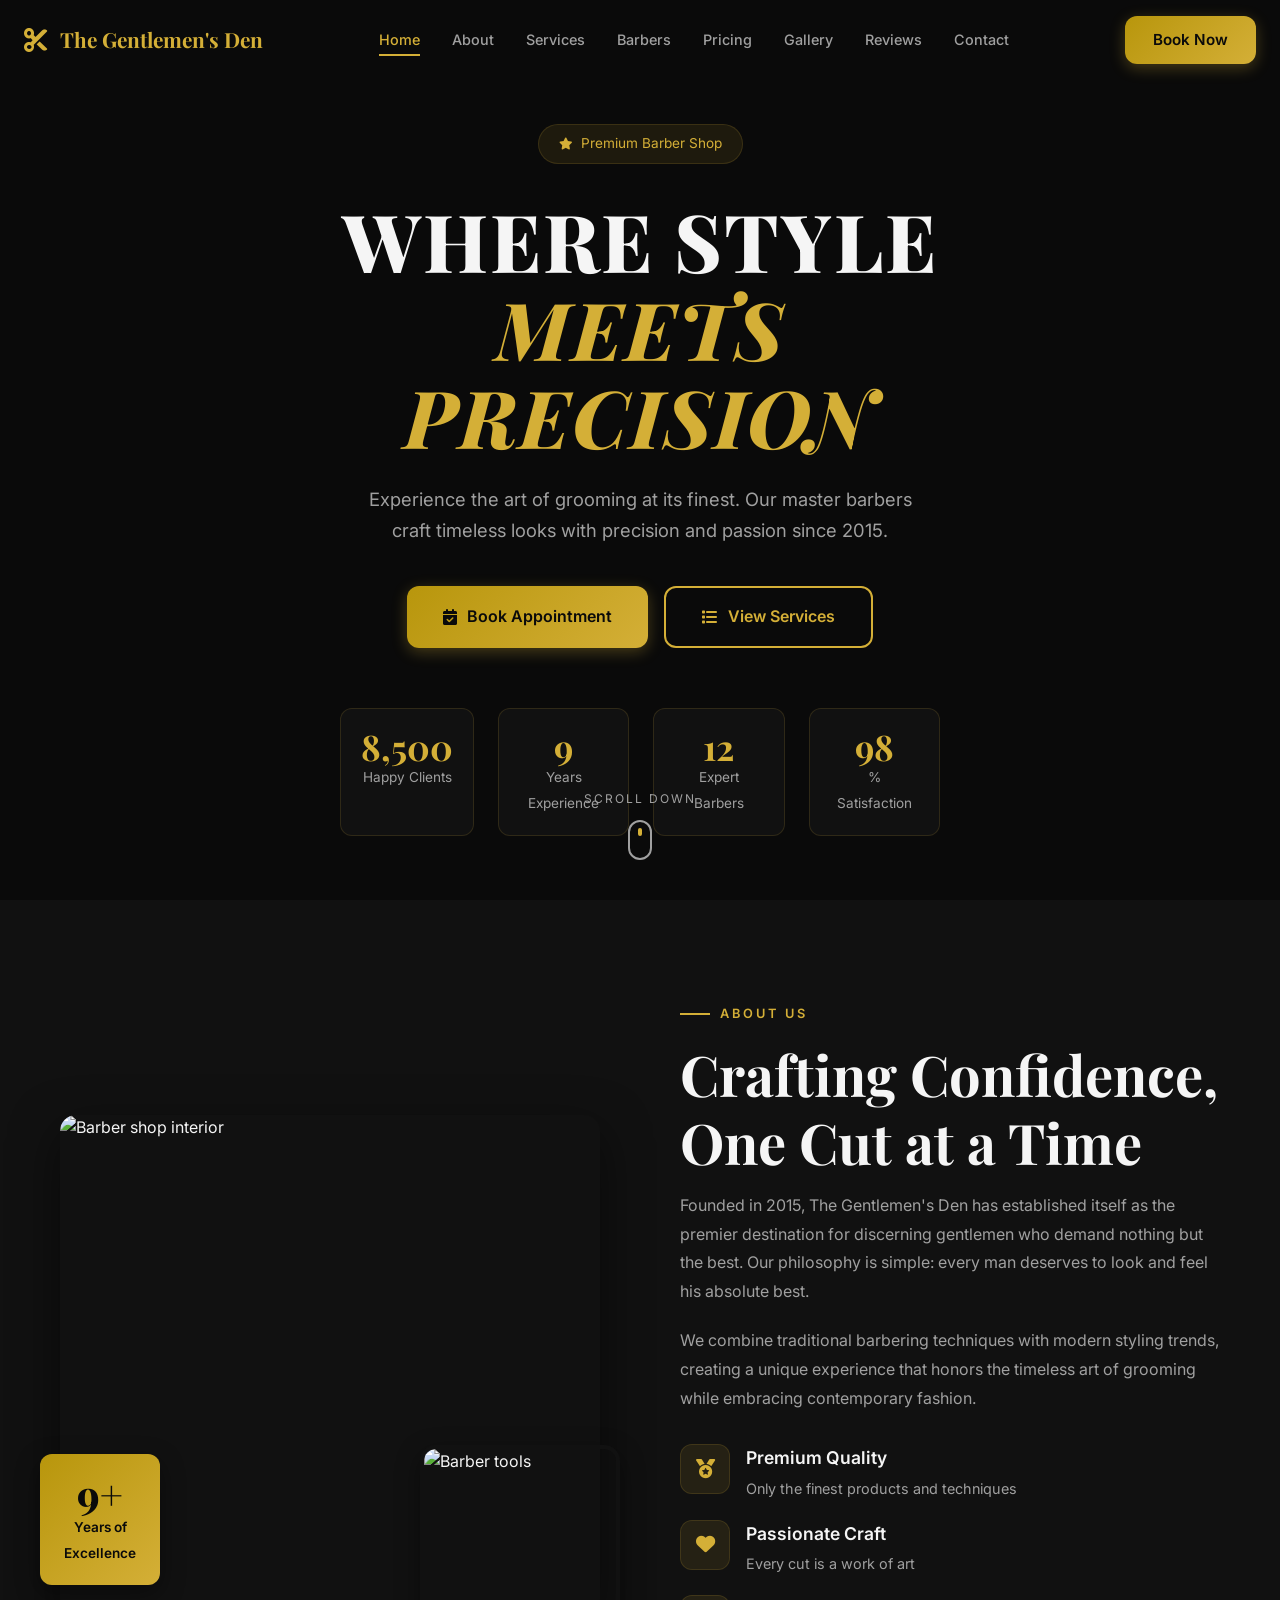
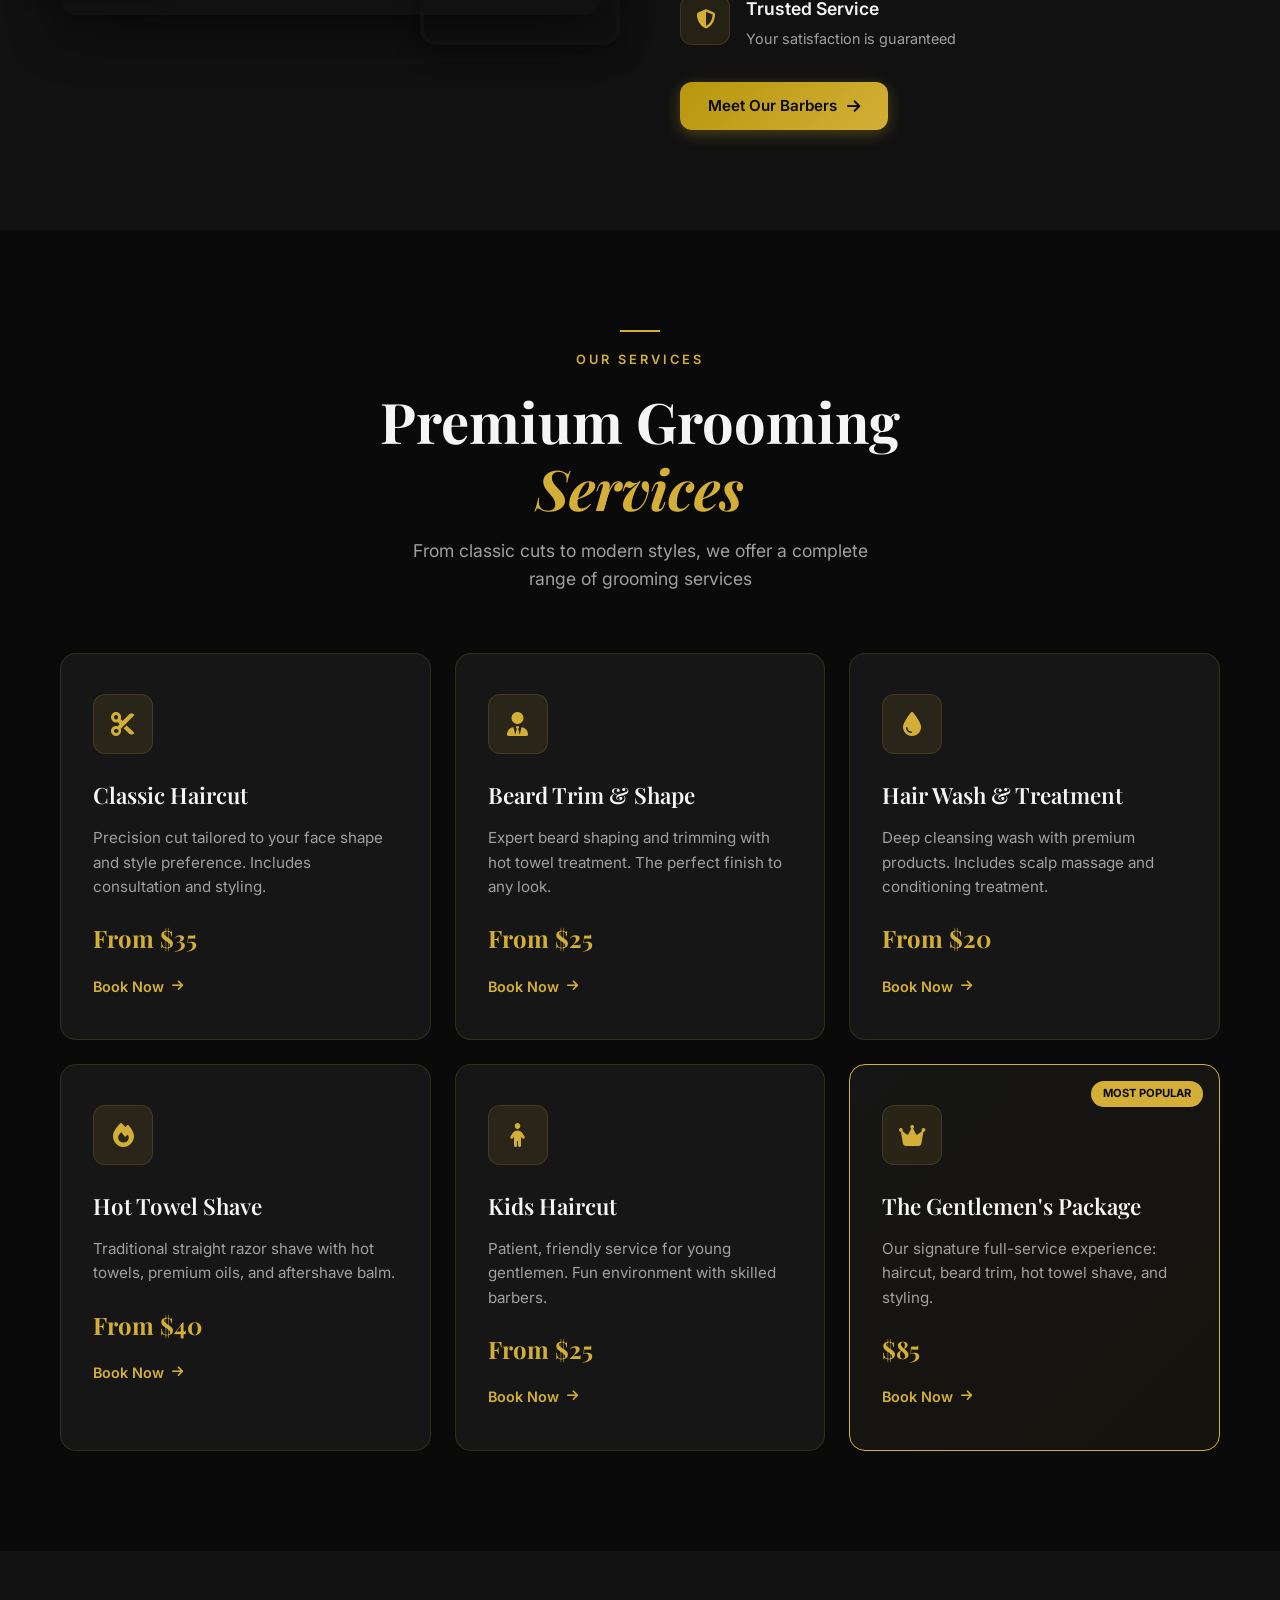
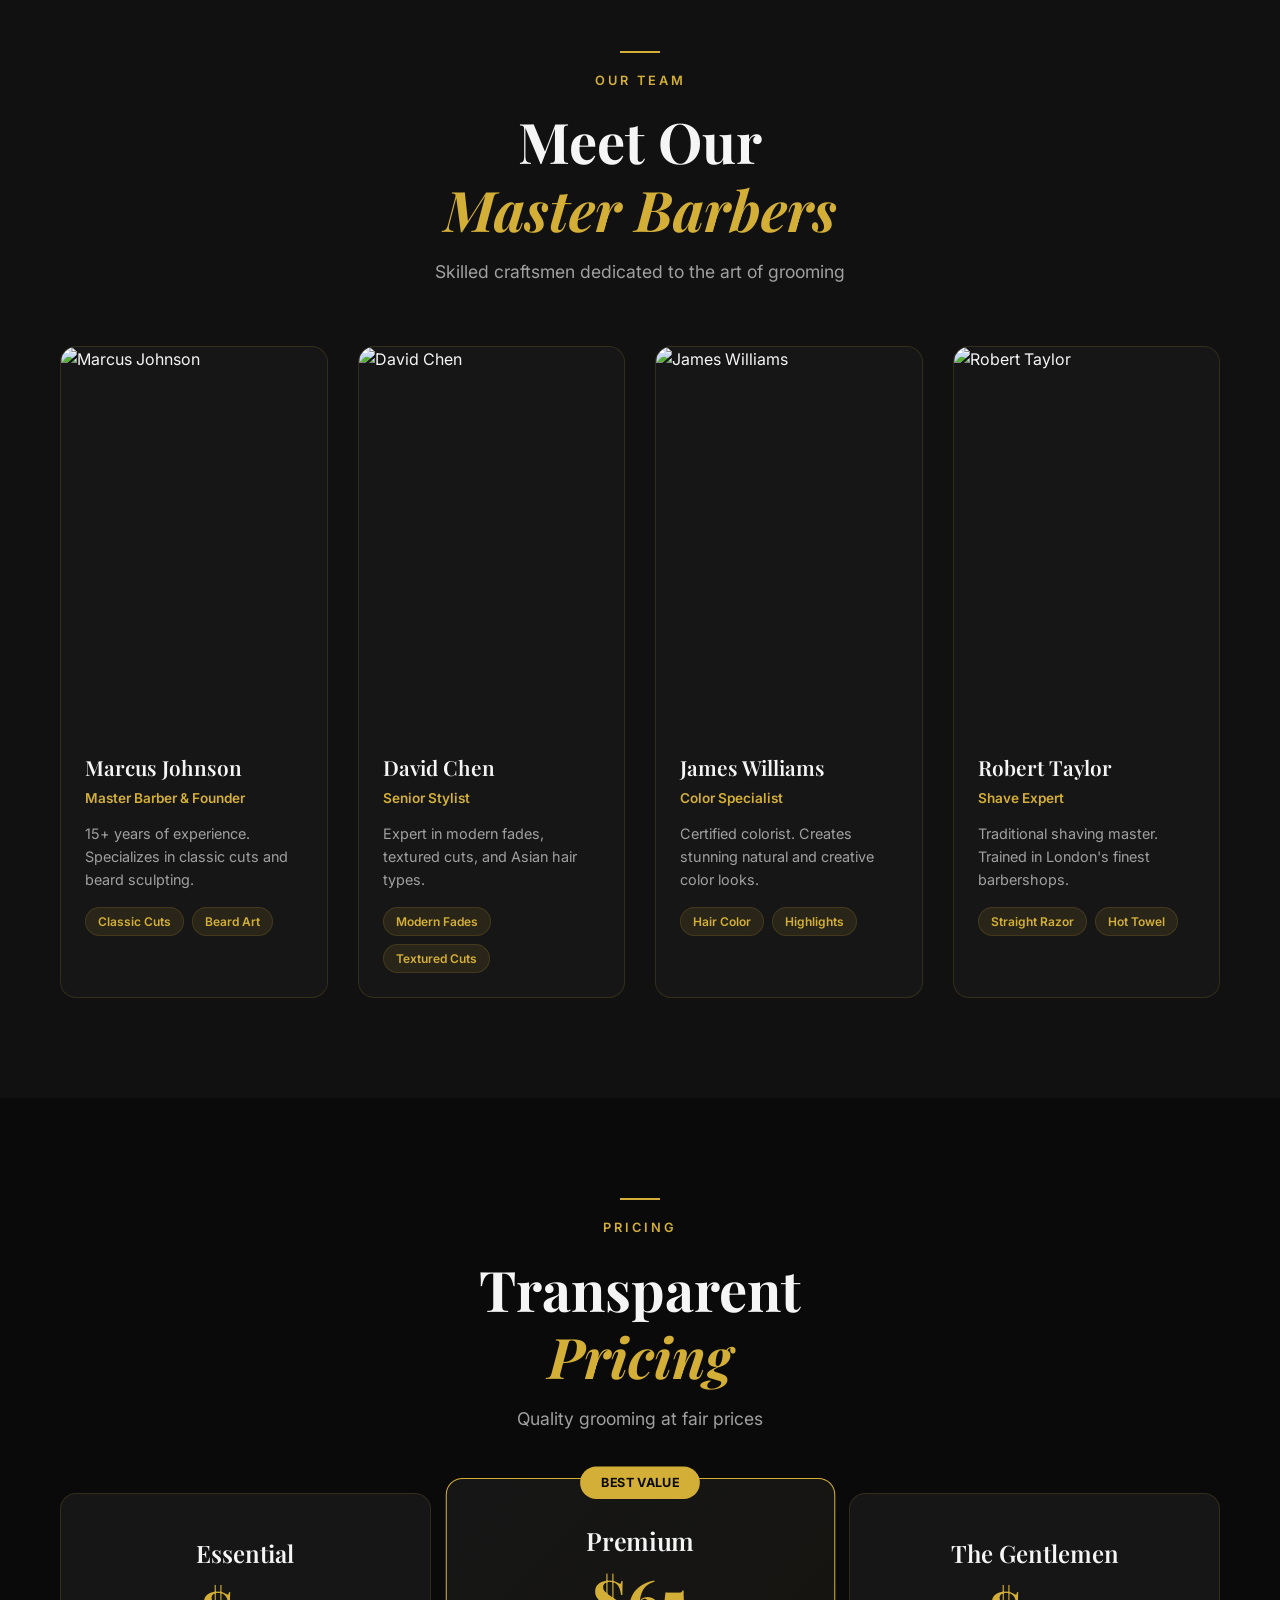
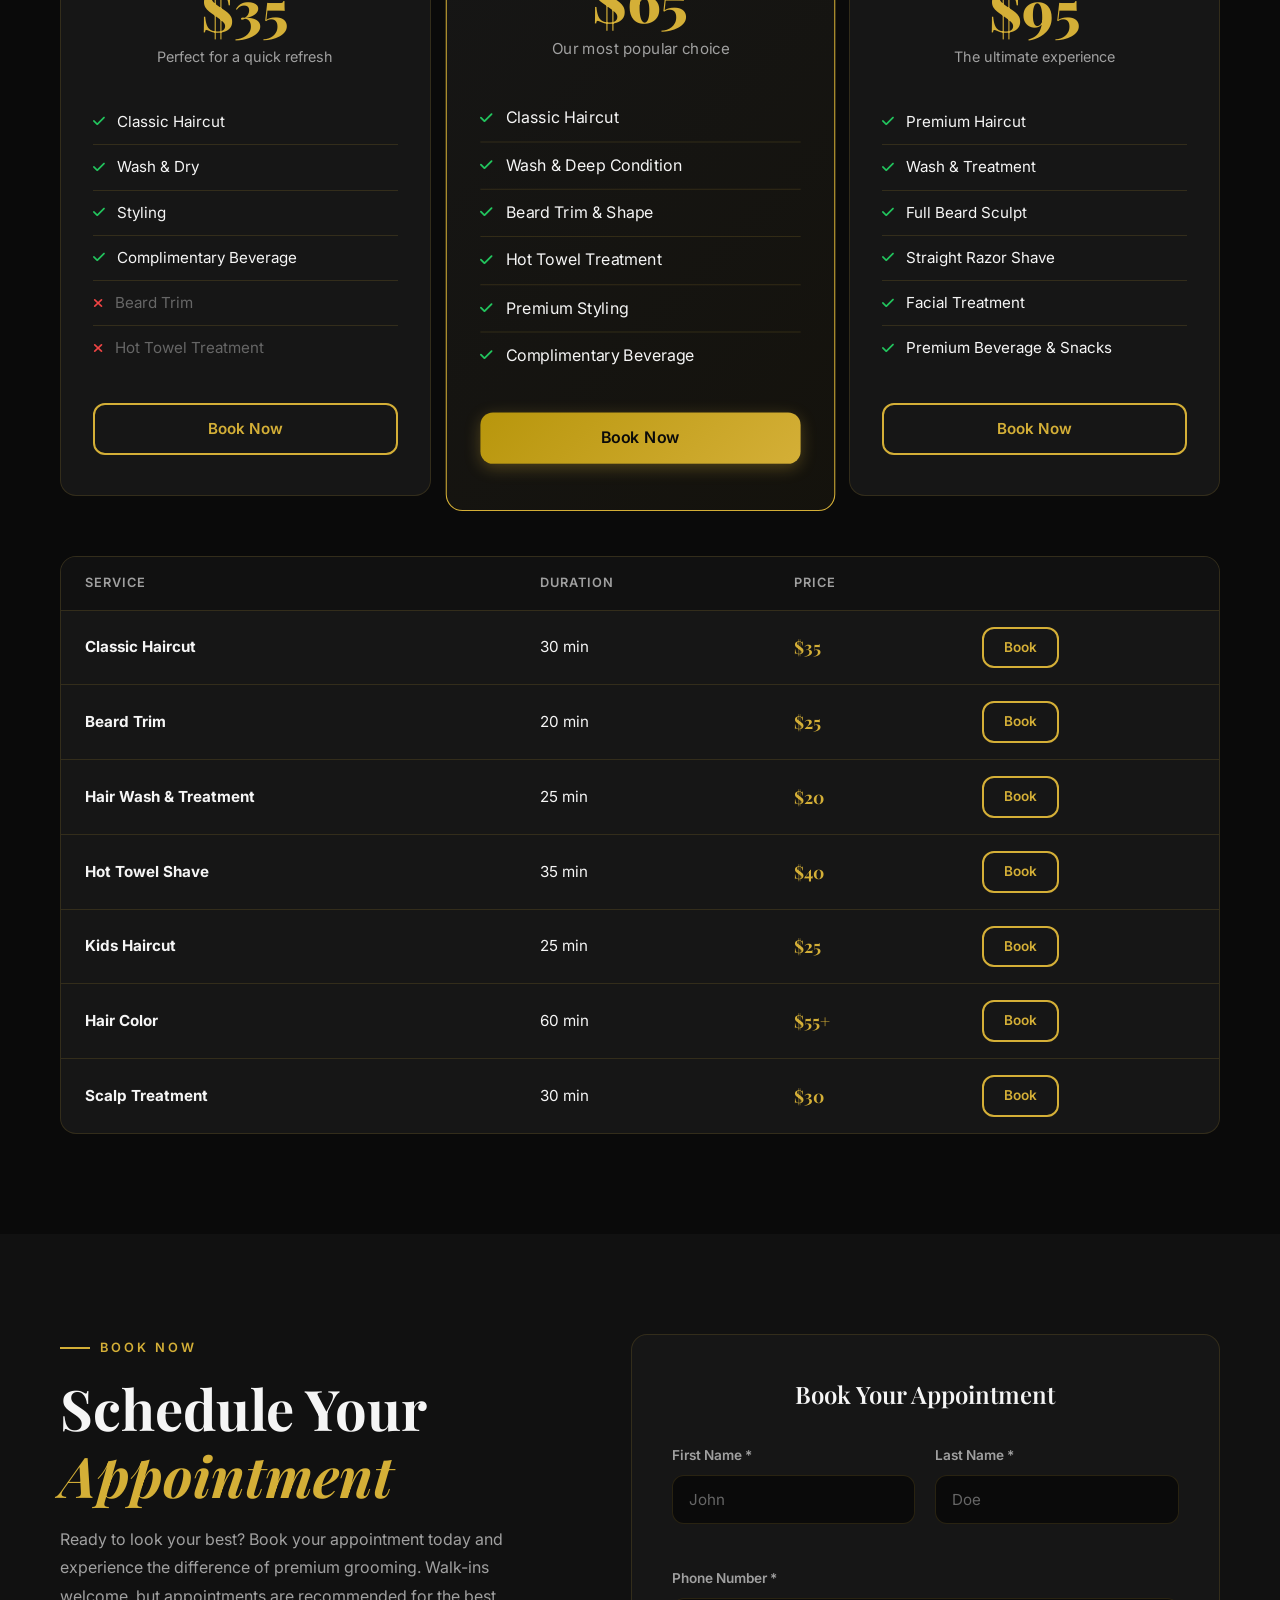
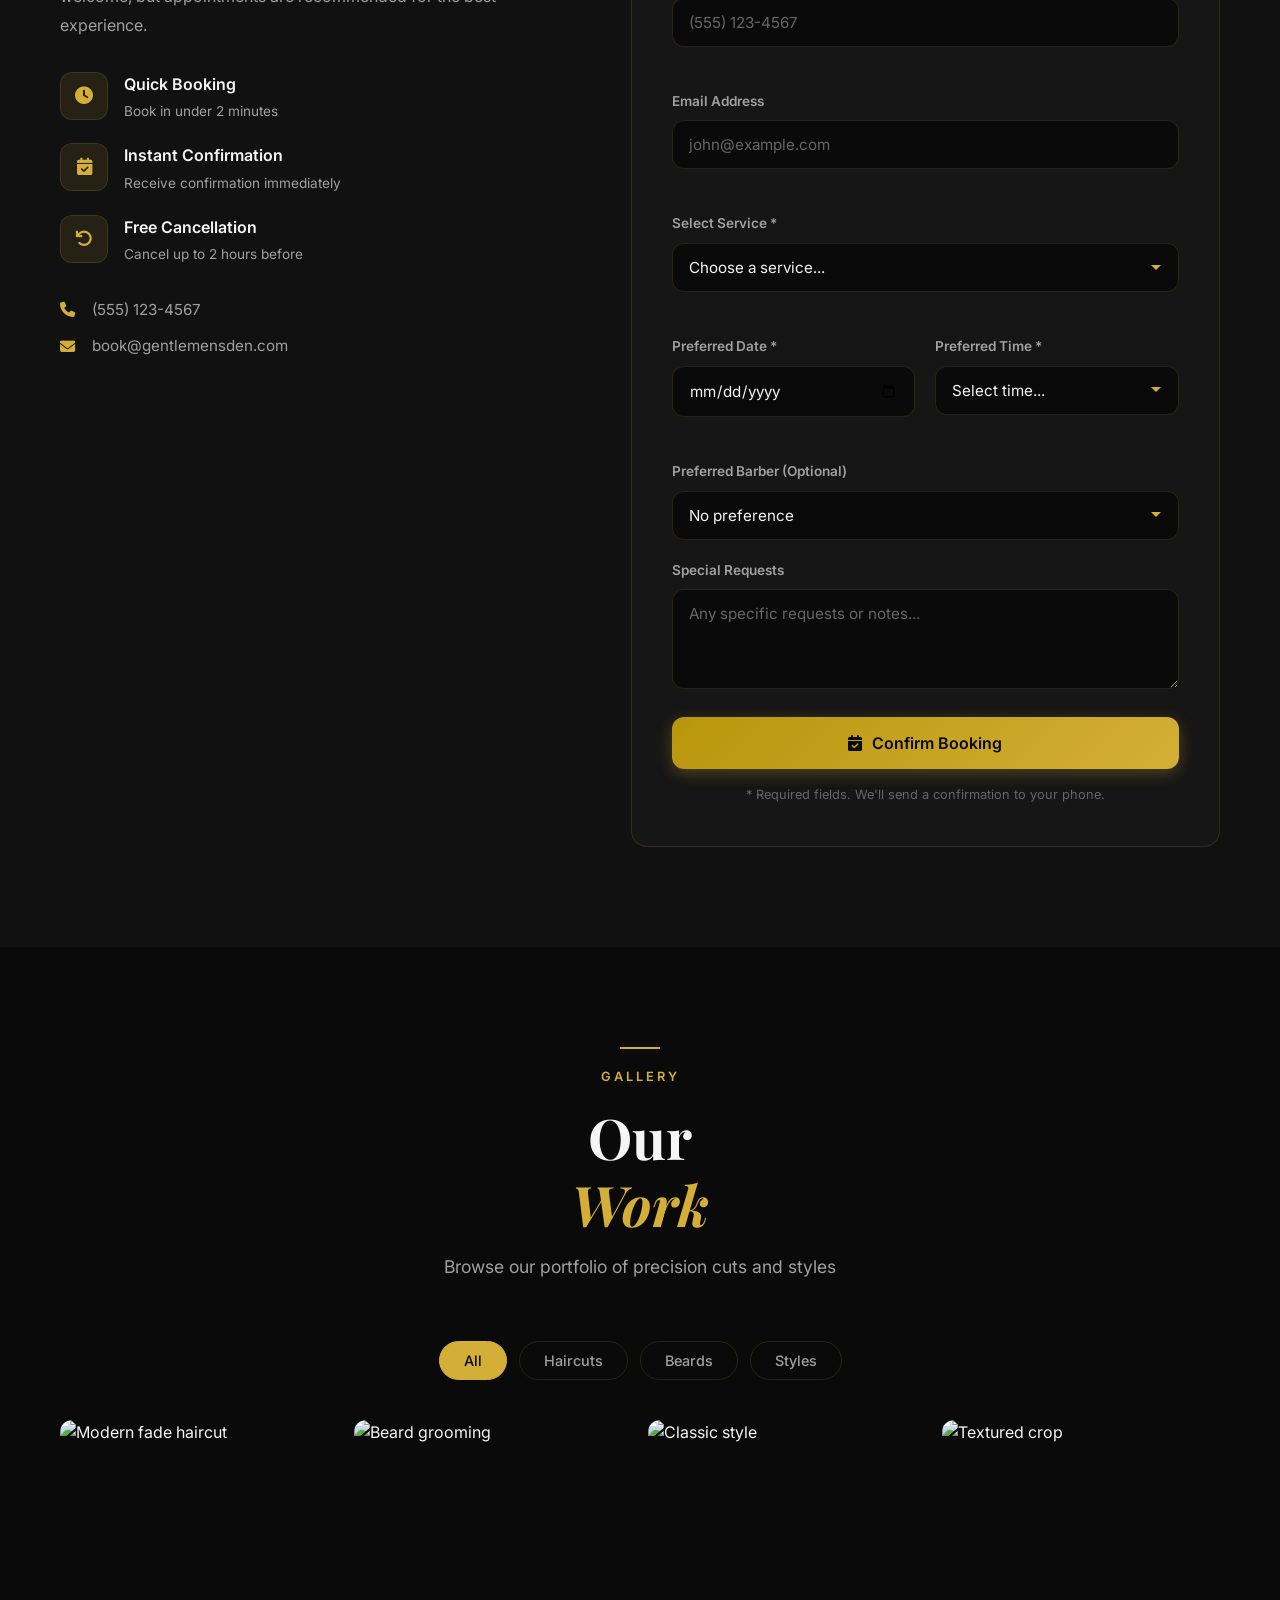
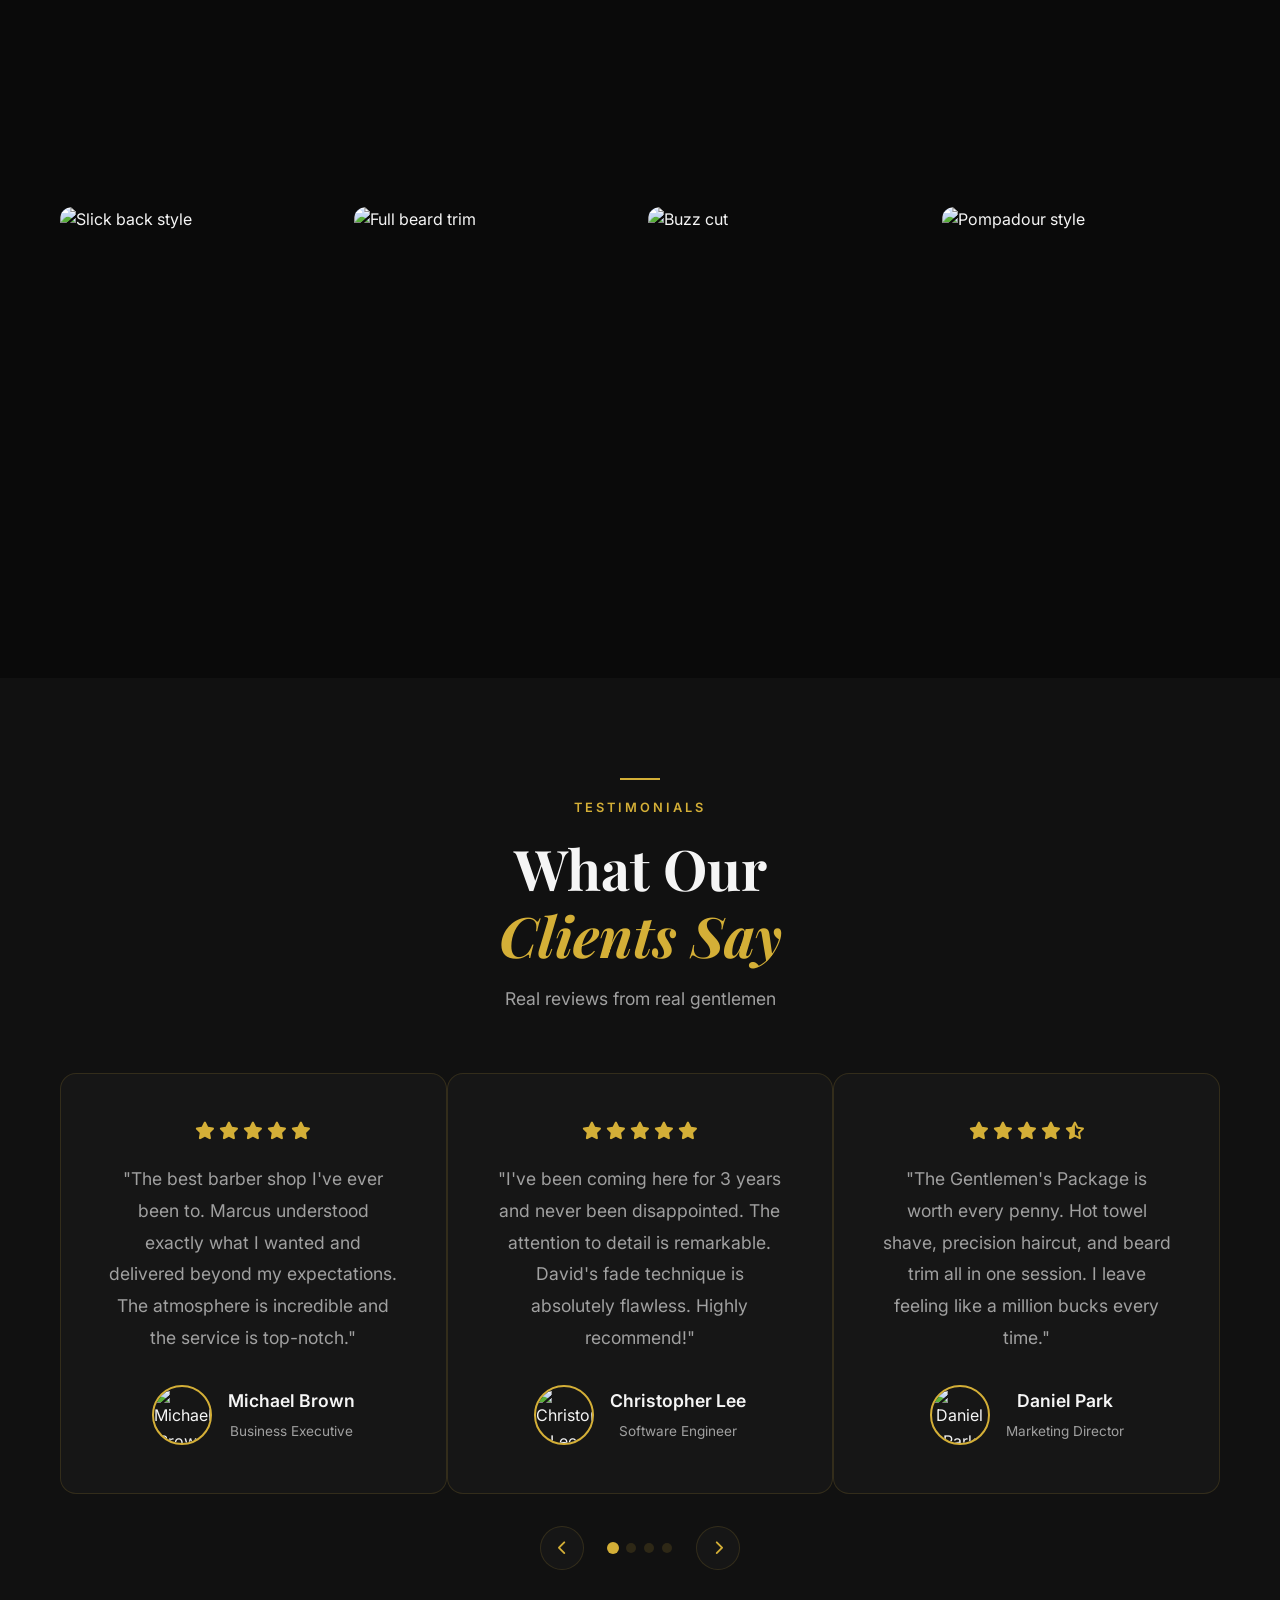
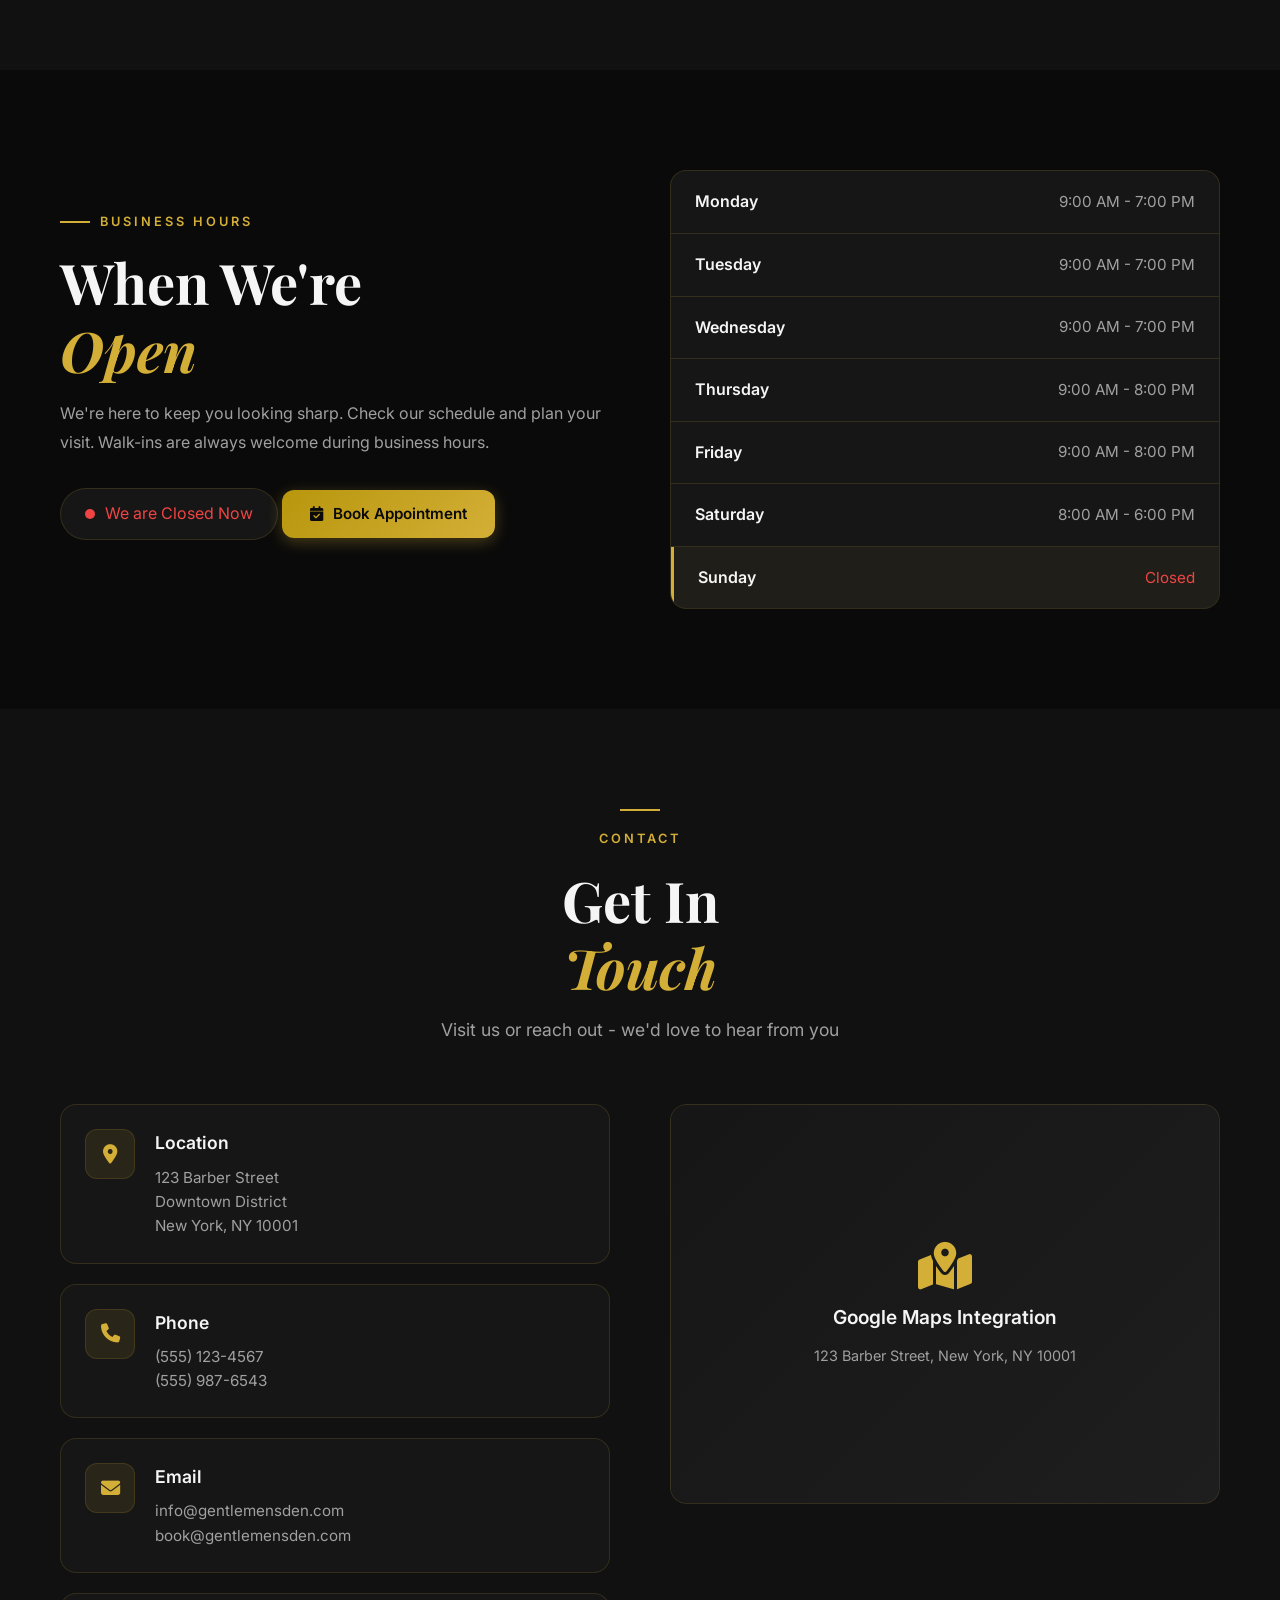
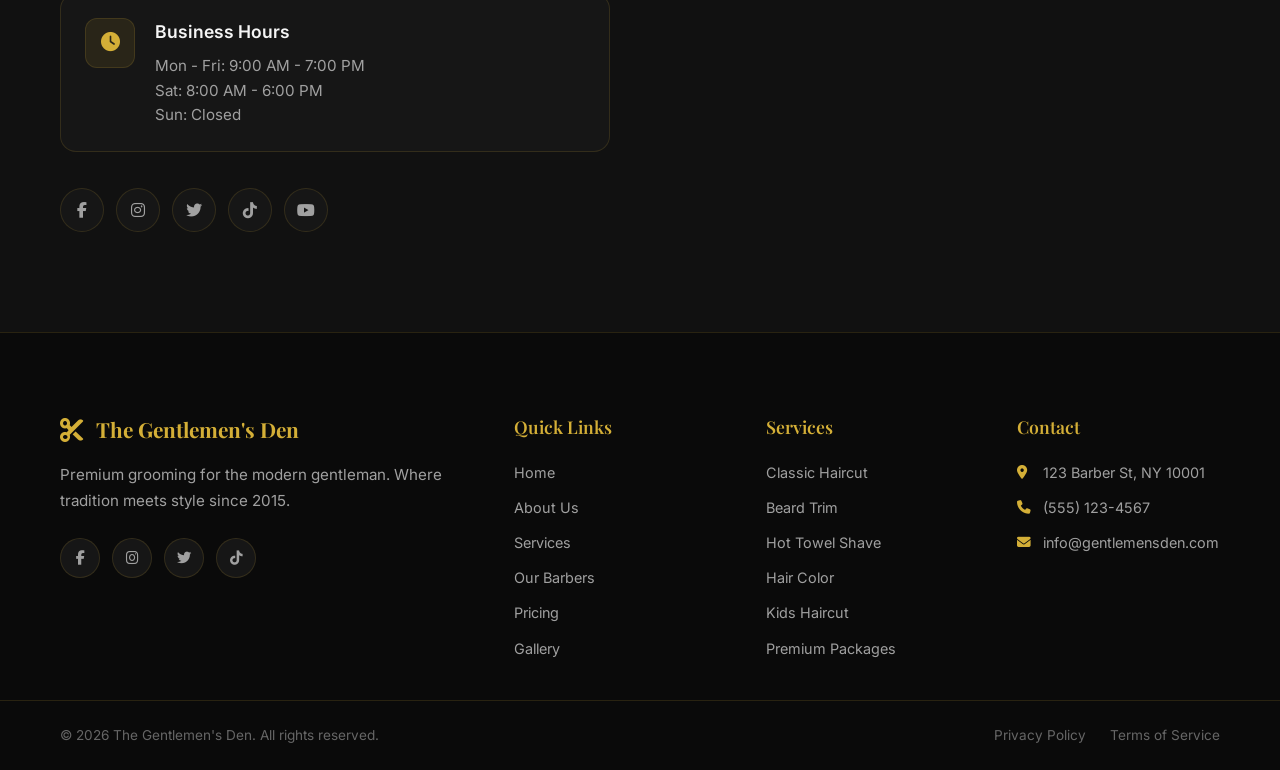
==== commit d7240e52: "up" ====
--- a/index.html
+++ b/index.html
@@ -3,23 +3,24 @@
 <head>
     <meta charset="UTF-8">
     <meta name="viewport" content="width=device-width, initial-scale=1.0">
-    <title>Local Business - Premium Barber Shop</title>
+    <meta name="description" content="The Gentlemen's Den - Premium Barber Shop. Expert haircuts, beard trims, and grooming services in a luxury environment.">
+    <meta name="keywords" content="barber shop, haircut, beard trim, grooming, men's salon, premium barber">
+    <title>The Gentlemen's Den | Premium Barber Shop</title>
+    <link href="https://fonts.googleapis.com/css2?family=Playfair+Display:wght@400;500;600;700;800;900&family=Inter:wght@300;400;500;600;700&display=swap" rel="stylesheet">
+    <link rel="stylesheet" href="https://cdnjs.cloudflare.com/ajax/libs/font-awesome/6.5.0/css/all.min.css">
     <link rel="stylesheet" href="styles.css">
-    <link href="https://fonts.googleapis.com/css2?family=Bebas+Neue&family=Inter:wght@300;400;500;600;700;800&display=swap" rel="stylesheet">
+<base target="_blank">
 </head>
 <body>
-    <!-- Preloader -->
-    <div class="preloader" id="preloader">
-        <div class="preloader-content">
-            <svg width="60" height="60" viewBox="0 0 60 60" fill="none">
-                <rect width="60" height="60" rx="16" fill="#f97316"/>
-                <path d="M15 45V25c0-8 6-14 15-14s15 6 15 14v20" stroke="white" stroke-width="3" stroke-linecap="round"/>
-                <path d="M20 30h5M35 30h5M25 38h10" stroke="white" stroke-width="2.5" stroke-linecap="round"/>
-                <circle cx="30" cy="18" r="4" stroke="white" stroke-width="2"/>
-            </svg>
-            <div class="preloader-text">LOCAL BUSINESS</div>
-            <div class="preloader-bar">
-                <div class="preloader-progress"></div>
+    <!-- Loading Screen -->
+    <div class="loading-screen" id="loadingScreen">
+        <div class="loading-content">
+            <div class="loading-scissors">
+                <i class="fas fa-cut"></i>
+            </div>
+            <h2>The Gentlemen's Den</h2>
+            <div class="loading-bar">
+                <div class="loading-progress"></div>
             </div>
         </div>
     </div>
@@ -27,352 +28,228 @@
     <!-- Navigation -->
     <nav class="navbar" id="navbar">
         <div class="nav-container">
-            <a href="#" class="logo">
-                <svg width="44" height="44" viewBox="0 0 60 60" fill="none">
-                    <rect width="60" height="60" rx="16" fill="#f97316"/>
-                    <path d="M15 45V25c0-8 6-14 15-14s15 6 15 14v20" stroke="white" stroke-width="3" stroke-linecap="round"/>
-                    <path d="M20 30h5M35 30h5M25 38h10" stroke="white" stroke-width="2.5" stroke-linecap="round"/>
-                    <circle cx="30" cy="18" r="4" stroke="white" stroke-width="2"/>
-                </svg>
-                <div class="logo-text">
-                    <span class="logo-title">LOCAL</span>
-                    <span class="logo-sub">BUSINESS</span>
-                </div>
+            <a href="#home" class="logo">
+                <i class="fas fa-cut"></i>
+                <span>The Gentlemen's Den</span>
             </a>
-
             <div class="nav-links" id="navLinks">
                 <a href="#home" class="nav-link active">Home</a>
+                <a href="#about" class="nav-link">About</a>
                 <a href="#services" class="nav-link">Services</a>
                 <a href="#team" class="nav-link">Barbers</a>
+                <a href="#pricing" class="nav-link">Pricing</a>
                 <a href="#gallery" class="nav-link">Gallery</a>
-                <a href="#booking" class="nav-link">Book Now</a>
+                <a href="#testimonials" class="nav-link">Reviews</a>
                 <a href="#contact" class="nav-link">Contact</a>
             </div>
-
-            <div class="nav-actions">
-                <button class="btn-book" onclick="scrollToBooking()">Book Appointment</button>
-                <button class="mobile-toggle" id="mobileToggle">
-                    <span></span>
-                    <span></span>
-                    <span></span>
-                </button>
-            </div>
+            <a href="#booking" class="btn btn-primary nav-cta">Book Now</a>
+            <button class="hamburger" id="hamburger" aria-label="Toggle menu">
+                <span></span>
+                <span></span>
+                <span></span>
+            </button>
         </div>
     </nav>
+
+    <!-- Mobile Menu Overlay -->
+    <div class="mobile-menu" id="mobileMenu">
+        <div class="mobile-menu-content">
+            <a href="#home" class="mobile-link">Home</a>
+            <a href="#about" class="mobile-link">About</a>
+            <a href="#services" class="mobile-link">Services</a>
+            <a href="#team" class="mobile-link">Barbers</a>
+            <a href="#pricing" class="mobile-link">Pricing</a>
+            <a href="#gallery" class="mobile-link">Gallery</a>
+            <a href="#testimonials" class="mobile-link">Reviews</a>
+            <a href="#contact" class="mobile-link">Contact</a>
+            <a href="#booking" class="btn btn-primary mobile-cta">Book Appointment</a>
+        </div>
+    </div>
 
     <!-- Hero Section -->
     <section class="hero" id="home">
         <div class="hero-bg">
-            <div class="hero-gradient"></div>
-            <div class="hero-pattern"></div>
-        </div>
-        
+            <div class="hero-overlay"></div>
+        </div>
         <div class="hero-content">
-            <div class="hero-badge">
-                <span class="pulse-dot"></span>
-                <span>Now Open — Walk-ins Welcome</span>
-            </div>
-            <h1 class="hero-title">
-                <span class="title-line">Where Style</span>
-                <span class="title-line accent">Meets Precision</span>
+            <div class="hero-badge reveal-up">
+                <i class="fas fa-star"></i>
+                <span>Premium Barber Shop</span>
+            </div>
+            <h1 class="hero-title reveal-up">
+                Where Style<br>
+                <span class="gold-text">Meets Precision</span>
             </h1>
-            <p class="hero-desc">Premium grooming experience for the modern gentleman. Expert barbers, classic techniques, and a vibe that keeps you coming back.</p>
-            
-            <div class="hero-cta">
-                <button class="btn-primary" onclick="scrollToBooking()">
-                    <svg width="20" height="20" viewBox="0 0 24 24" fill="none" stroke="currentColor" stroke-width="2">
-                        <rect x="3" y="4" width="18" height="18" rx="2" ry="2"/>
-                        <line x1="16" y1="2" x2="16" y2="6"/>
-                        <line x1="8" y1="2" x2="8" y2="6"/>
-                        <line x1="3" y1="10" x2="21" y2="10"/>
-                    </svg>
+            <p class="hero-subtitle reveal-up">
+                Experience the art of grooming at its finest. Our master barbers craft
+                timeless looks with precision and passion since 2015.
+            </p>
+            <div class="hero-buttons reveal-up">
+                <a href="#booking" class="btn btn-primary btn-lg">
+                    <i class="fas fa-calendar-check"></i>
                     Book Appointment
-                </button>
-                <button class="btn-outline" onclick="scrollToServices()">
-                    <svg width="20" height="20" viewBox="0 0 24 24" fill="none" stroke="currentColor" stroke-width="2">
-                        <path d="M1 12s4-8 11-8 11 8 11 8-4 8-11 8-11-8-11-8z"/>
-                        <circle cx="12" cy="12" r="3"/>
-                    </svg>
-                    Our Services
-                </button>
-            </div>
-
-            <div class="hero-features">
-                <div class="feature">
-                    <div class="feature-icon">
-                        <svg width="24" height="24" viewBox="0 0 24 24" fill="none" stroke="currentColor" stroke-width="2">
-                            <path d="M14.7 6.3a1 1 0 000 1.4l1.6 1.6a1 1 0 001.4 0l3.77-3.77a6 6 0 01-7.94 7.94l-6.91 6.91a2.12 2.12 0 01-3-3l6.91-6.91a6 6 0 017.94-7.94l-3.76 3.76z"/>
-                        </svg>
-                    </div>
-                    <span>Expert Barbers</span>
-                </div>
-                <div class="feature">
-                    <div class="feature-icon">
-                        <svg width="24" height="24" viewBox="0 0 24 24" fill="none" stroke="currentColor" stroke-width="2">
-                            <circle cx="12" cy="12" r="10"/>
-                            <polyline points="12 6 12 12 16 14"/>
-                        </svg>
-                    </div>
-                    <span>No Wait Times</span>
-                </div>
-                <div class="feature">
-                    <div class="feature-icon">
-                        <svg width="24" height="24" viewBox="0 0 24 24" fill="none" stroke="currentColor" stroke-width="2">
-                            <path d="M20.84 4.61a5.5 5.5 0 00-7.78 0L12 5.67l-1.06-1.06a5.5 5.5 0 00-7.78 7.78l1.06 1.06L12 21.23l7.78-7.78 1.06-1.06a5.5 5.5 0 000-7.78z"/>
-                        </svg>
-                    </div>
-                    <span>Premium Products</span>
-                </div>
-            </div>
-        </div>
-
-        <div class="hero-visual">
-            <div class="barber-chair">
-                <svg viewBox="0 0 400 500" class="chair-svg">
-                    <defs>
-                        <linearGradient id="chairGrad" x1="0%" y1="0%" x2="100%" y2="100%">
-                            <stop offset="0%" style="stop-color:#f97316;stop-opacity:0.2" />
-                            <stop offset="100%" style="stop-color:#c2410c;stop-opacity:0.05" />
-                        </linearGradient>
-                    </defs>
-                    <!-- Chair base -->
-                    <ellipse cx="200" cy="460" rx="80" ry="20" fill="#333" opacity="0.5"/>
-                    <rect x="190" y="380" width="20" height="80" rx="4" fill="#444" opacity="0.6"/>
-                    <!-- Seat -->
-                    <rect x="140" y="320" width="120" height="60" rx="12" fill="url(#chairGrad)" stroke="#f97316" stroke-width="1.5" opacity="0.4"/>
-                    <!-- Backrest -->
-                    <rect x="150" y="160" width="100" height="170" rx="16" fill="url(#chairGrad)" stroke="#f97316" stroke-width="1.5" opacity="0.4"/>
-                    <!-- Headrest -->
-                    <rect x="165" y="120" width="70" height="45" rx="12" fill="url(#chairGrad)" stroke="#f97316" stroke-width="1.5" opacity="0.4"/>
-                    <!-- Armrests -->
-                    <rect x="100" y="280" width="40" height="15" rx="7" fill="#444" opacity="0.5"/>
-                    <rect x="260" y="280" width="40" height="15" rx="7" fill="#444" opacity="0.5"/>
-                    <!-- Footrest -->
-                    <rect x="160" y="420" width="80" height="25" rx="6" fill="#444" opacity="0.4"/>
-                    <!-- Details -->
-                    <circle cx="200" cy="200" r="8" fill="#f97316" opacity="0.3"/>
-                    <circle cx="200" cy="260" r="8" fill="#f97316" opacity="0.3"/>
-                    <circle cx="200" cy="350" r="6" fill="#f97316" opacity="0.3"/>
-                </svg>
-            </div>
-            <div class="floating-tools">
-                <div class="tool tool-1">
-                    <svg width="40" height="40" viewBox="0 0 24 24" fill="none" stroke="#f97316" stroke-width="1.5">
-                        <path d="M20 2c-2 0-6 2-6 6v12l4-2 4 2V8c0-4-2-6-4-6z"/>
-                        <path d="M4 2c2 0 6 2 6 6v12l-4-2-4 2V8c0-4 2-6 4-6z"/>
-                    </svg>
-                </div>
-                <div class="tool tool-2">
-                    <svg width="40" height="40" viewBox="0 0 24 24" fill="none" stroke="#f97316" stroke-width="1.5">
-                        <circle cx="6" cy="6" r="3"/>
-                        <circle cx="6" cy="18" r="3"/>
-                        <line x1="20" y1="4" x2="8.12" y2="15.88"/>
-                        <line x1="14.47" y1="14.48" x2="20" y2="20"/>
-                        <line x1="8.12" y1="8.12" x2="12" y2="12"/>
-                    </svg>
-                </div>
-                <div class="tool tool-3">
-                    <svg width="40" height="40" viewBox="0 0 24 24" fill="none" stroke="#f97316" stroke-width="1.5">
-                        <path d="M6 9l6 6 6-6"/>
-                    </svg>
-                </div>
-            </div>
-        </div>
-
-        <div class="scroll-line">
-            <div class="scroll-progress"></div>
+                </a>
+                <a href="#services" class="btn btn-outline btn-lg">
+                    <i class="fas fa-list"></i>
+                    View Services
+                </a>
+            </div>
+            <div class="hero-stats reveal-up">
+                <div class="stat-item">
+                    <span class="stat-number" data-count="8500">0</span>
+                    <span class="stat-label">Happy Clients</span>
+                </div>
+                <div class="stat-item">
+                    <span class="stat-number" data-count="9">0</span>
+                    <span class="stat-label">Years Experience</span>
+                </div>
+                <div class="stat-item">
+                    <span class="stat-number" data-count="12">0</span>
+                    <span class="stat-label">Expert Barbers</span>
+                </div>
+                <div class="stat-item">
+                    <span class="stat-number" data-count="98">0</span>
+                    <span class="stat-label">% Satisfaction</span>
+                </div>
+            </div>
+        </div>
+        <div class="scroll-indicator">
+            <span>Scroll Down</span>
+            <div class="scroll-mouse">
+                <div class="scroll-wheel"></div>
+            </div>
         </div>
     </section>
 
-    <!-- Stats Bar -->
-    <section class="stats-bar">
-        <div class="stats-container">
-            <div class="stat-item">
-                <span class="stat-number" data-target="12">0</span>
-                <span class="stat-label">Years Experience</span>
-            </div>
-            <div class="stat-divider"></div>
-            <div class="stat-item">
-                <span class="stat-number" data-target="5000">0</span>
-                <span class="stat-label">Happy Clients</span>
-            </div>
-            <div class="stat-divider"></div>
-            <div class="stat-item">
-                <span class="stat-number" data-target="8">0</span>
-                <span class="stat-label">Expert Barbers</span>
-            </div>
-            <div class="stat-divider"></div>
-            <div class="stat-item">
-                <span class="stat-number" data-target="47">0</span>
-                <span class="stat-label">Awards Won</span>
+    <!-- About Section -->
+    <section class="about" id="about">
+        <div class="container">
+            <div class="about-grid">
+                <div class="about-images reveal-left">
+                    <div class="about-img-main">
+                        <img src="https://images.unsplash.com/photo-1599351431202-6e0c0f3a24f9?w=600&h=700&fit=crop" alt="Barber shop interior" loading="lazy">
+                    </div>
+                    <div class="about-img-accent">
+                        <img src="https://images.unsplash.com/photo-1621605815971-fbc98d665033?w=300&h=300&fit=crop" alt="Barber tools" loading="lazy">
+                    </div>
+                    <div class="experience-badge">
+                        <span class="exp-number">9+</span>
+                        <span class="exp-text">Years of<br>Excellence</span>
+                    </div>
+                </div>
+                <div class="about-content reveal-right">
+                    <span class="section-label">About Us</span>
+                    <h2 class="section-title">Crafting Confidence,<br>One Cut at a Time</h2>
+                    <p class="about-text">
+                        Founded in 2015, The Gentlemen's Den has established itself as the premier destination 
+                        for discerning gentlemen who demand nothing but the best. Our philosophy is simple: 
+                        every man deserves to look and feel his absolute best.
+                    </p>
+                    <p class="about-text">
+                        We combine traditional barbering techniques with modern styling trends, creating a unique 
+                        experience that honors the timeless art of grooming while embracing contemporary fashion.
+                    </p>
+                    <div class="about-values">
+                        <div class="value-item">
+                            <div class="value-icon">
+                                <i class="fas fa-medal"></i>
+                            </div>
+                            <div class="value-text">
+                                <h4>Premium Quality</h4>
+                                <p>Only the finest products and techniques</p>
+                            </div>
+                        </div>
+                        <div class="value-item">
+                            <div class="value-icon">
+                                <i class="fas fa-heart"></i>
+                            </div>
+                            <div class="value-text">
+                                <h4>Passionate Craft</h4>
+                                <p>Every cut is a work of art</p>
+                            </div>
+                        </div>
+                        <div class="value-item">
+                            <div class="value-icon">
+                                <i class="fas fa-shield-alt"></i>
+                            </div>
+                            <div class="value-text">
+                                <h4>Trusted Service</h4>
+                                <p>Your satisfaction is guaranteed</p>
+                            </div>
+                        </div>
+                    </div>
+                    <a href="#team" class="btn btn-primary">
+                        Meet Our Barbers
+                        <i class="fas fa-arrow-right"></i>
+                    </a>
+                </div>
             </div>
         </div>
     </section>
 
     <!-- Services Section -->
     <section class="services" id="services">
-        <div class="section-container">
-            <div class="section-header">
-                <span class="section-tag">What We Offer</span>
-                <h2 class="section-title">Our Services</h2>
-                <p class="section-desc">From classic cuts to modern styles, we have got you covered</p>
-            </div>
-
+        <div class="container">
+            <div class="section-header center reveal-up">
+                <span class="section-label">Our Services</span>
+                <h2 class="section-title">Premium Grooming<br><span class="gold-text">Services</span></h2>
+                <p class="section-subtitle">From classic cuts to modern styles, we offer a complete range of grooming services</p>
+            </div>
             <div class="services-grid">
-                <div class="service-card" data-service="haircut">
-                    <div class="service-image">
-                        <img src="https://images.unsplash.com/photo-1599351431202-1e0f0137899a?w=400&h=300&fit=crop" alt="Haircut">
-                        <div class="service-overlay">
-                            <button class="btn-book-service" onclick="selectService('haircut')">Book Now</button>
-                        </div>
-                    </div>
-                    <div class="service-info">
-                        <div class="service-header">
-                            <h3>Classic Haircut</h3>
-                            <span class="service-price">$35</span>
-                        </div>
-                        <p>Precision cut tailored to your face shape and style preference. Includes consultation and styling.</p>
-                        <div class="service-meta">
-                            <span>
-                                <svg width="14" height="14" viewBox="0 0 24 24" fill="none" stroke="currentColor" stroke-width="2">
-                                    <circle cx="12" cy="12" r="10"/>
-                                    <polyline points="12 6 12 12 16 14"/>
-                                </svg>
-                                30 min
-                            </span>
-                            <span class="service-rating">★ 4.9</span>
-                        </div>
-                    </div>
-                </div>
-
-                <div class="service-card" data-service="beard">
-                    <div class="service-image">
-                        <img src="https://images.unsplash.com/photo-1621605815971-fbc98d665033?w=400&h=300&fit=crop" alt="Beard Trim">
-                        <div class="service-overlay">
-                            <button class="btn-book-service" onclick="selectService('beard')">Book Now</button>
-                        </div>
-                    </div>
-                    <div class="service-info">
-                        <div class="service-header">
-                            <h3>Beard Sculpting</h3>
-                            <span class="service-price">$25</span>
-                        </div>
-                        <p>Expert beard shaping and trimming with hot towel treatment and premium beard oil.</p>
-                        <div class="service-meta">
-                            <span>
-                                <svg width="14" height="14" viewBox="0 0 24 24" fill="none" stroke="currentColor" stroke-width="2">
-                                    <circle cx="12" cy="12" r="10"/>
-                                    <polyline points="12 6 12 12 16 14"/>
-                                </svg>
-                                20 min
-                            </span>
-                            <span class="service-rating">★ 4.8</span>
-                        </div>
-                    </div>
-                </div>
-
-                <div class="service-card" data-service="hot-towel">
-                    <div class="service-image">
-                        <img src="https://images.unsplash.com/photo-1503951914875-452162b0f3f1?w=400&h=300&fit=crop" alt="Hot Towel Shave">
-                        <div class="service-overlay">
-                            <button class="btn-book-service" onclick="selectService('hot-towel')">Book Now</button>
-                        </div>
-                    </div>
-                    <div class="service-info">
-                        <div class="service-header">
-                            <h3>Hot Towel Shave</h3>
-                            <span class="service-price">$45</span>
-                        </div>
-                        <p>Traditional straight razor shave with hot towels, pre-shave oil, and aftershave balm.</p>
-                        <div class="service-meta">
-                            <span>
-                                <svg width="14" height="14" viewBox="0 0 24 24" fill="none" stroke="currentColor" stroke-width="2">
-                                    <circle cx="12" cy="12" r="10"/>
-                                    <polyline points="12 6 12 12 16 14"/>
-                                </svg>
-                                45 min
-                            </span>
-                            <span class="service-rating">★ 5.0</span>
-                        </div>
-                    </div>
-                </div>
-
-                <div class="service-card" data-service="color">
-                    <div class="service-image">
-                        <img src="https://images.unsplash.com/photo-1560066984-138dadb4c035?w=400&h=300&fit=crop" alt="Hair Color">
-                        <div class="service-overlay">
-                            <button class="btn-book-service" onclick="selectService('color')">Book Now</button>
-                        </div>
-                    </div>
-                    <div class="service-info">
-                        <div class="service-header">
-                            <h3>Hair Coloring</h3>
-                            <span class="service-price">$65</span>
-                        </div>
-                        <p>Full color, highlights, or gray blending using premium ammonia-free products.</p>
-                        <div class="service-meta">
-                            <span>
-                                <svg width="14" height="14" viewBox="0 0 24 24" fill="none" stroke="currentColor" stroke-width="2">
-                                    <circle cx="12" cy="12" r="10"/>
-                                    <polyline points="12 6 12 12 16 14"/>
-                                </svg>
-                                60 min
-                            </span>
-                            <span class="service-rating">★ 4.7</span>
-                        </div>
-                    </div>
-                </div>
-
-                <div class="service-card" data-service="facial">
-                    <div class="service-image">
-                        <img src="https://images.unsplash.com/photo-1570172619644-dfd03ed5d881?w=400&h=300&fit=crop" alt="Facial">
-                        <div class="service-overlay">
-                            <button class="btn-book-service" onclick="selectService('facial')">Book Now</button>
-                        </div>
-                    </div>
-                    <div class="service-info">
-                        <div class="service-header">
-                            <h3>Gentleman's Facial</h3>
-                            <span class="service-price">$55</span>
-                        </div>
-                        <p>Deep cleansing facial with exfoliation, mask, and moisturizer for refreshed skin.</p>
-                        <div class="service-meta">
-                            <span>
-                                <svg width="14" height="14" viewBox="0 0 24 24" fill="none" stroke="currentColor" stroke-width="2">
-                                    <circle cx="12" cy="12" r="10"/>
-                                    <polyline points="12 6 12 12 16 14"/>
-                                </svg>
-                                40 min
-                            </span>
-                            <span class="service-rating">★ 4.9</span>
-                        </div>
-                    </div>
-                </div>
-
-                <div class="service-card" data-service="package">
-                    <div class="service-image">
-                        <img src="https://images.unsplash.com/photo-1585747860715-2ba37e788b70?w=400&h=300&fit=crop" alt="Full Package">
-                        <div class="service-overlay">
-                            <button class="btn-book-service" onclick="selectService('package')">Book Now</button>
-                        </div>
-                    </div>
-                    <div class="service-info">
-                        <div class="service-header">
-                            <h3>The Full Package</h3>
-                            <span class="service-price">$95</span>
-                        </div>
-                        <p>Haircut, beard trim, hot towel shave, and facial. The ultimate grooming experience.</p>
-                        <div class="service-meta">
-                            <span>
-                                <svg width="14" height="14" viewBox="0 0 24 24" fill="none" stroke="currentColor" stroke-width="2">
-                                    <circle cx="12" cy="12" r="10"/>
-                                    <polyline points="12 6 12 12 16 14"/>
-                                </svg>
-                                90 min
-                            </span>
-                            <span class="service-rating">★ 5.0</span>
-                        </div>
-                    </div>
+                <div class="service-card reveal-up">
+                    <div class="service-icon">
+                        <i class="fas fa-cut"></i>
+                    </div>
+                    <h3>Classic Haircut</h3>
+                    <p>Precision cut tailored to your face shape and style preference. Includes consultation and styling.</p>
+                    <div class="service-price">From $35</div>
+                    <a href="#booking" class="service-link">Book Now <i class="fas fa-arrow-right"></i></a>
+                </div>
+                <div class="service-card reveal-up">
+                    <div class="service-icon">
+                        <i class="fas fa-user-tie"></i>
+                    </div>
+                    <h3>Beard Trim & Shape</h3>
+                    <p>Expert beard shaping and trimming with hot towel treatment. The perfect finish to any look.</p>
+                    <div class="service-price">From $25</div>
+                    <a href="#booking" class="service-link">Book Now <i class="fas fa-arrow-right"></i></a>
+                </div>
+                <div class="service-card reveal-up">
+                    <div class="service-icon">
+                        <i class="fas fa-tint"></i>
+                    </div>
+                    <h3>Hair Wash & Treatment</h3>
+                    <p>Deep cleansing wash with premium products. Includes scalp massage and conditioning treatment.</p>
+                    <div class="service-price">From $20</div>
+                    <a href="#booking" class="service-link">Book Now <i class="fas fa-arrow-right"></i></a>
+                </div>
+                <div class="service-card reveal-up">
+                    <div class="service-icon">
+                        <i class="fas fa-fire"></i>
+                    </div>
+                    <h3>Hot Towel Shave</h3>
+                    <p>Traditional straight razor shave with hot towels, premium oils, and aftershave balm.</p>
+                    <div class="service-price">From $40</div>
+                    <a href="#booking" class="service-link">Book Now <i class="fas fa-arrow-right"></i></a>
+                </div>
+                <div class="service-card reveal-up">
+                    <div class="service-icon">
+                        <i class="fas fa-child"></i>
+                    </div>
+                    <h3>Kids Haircut</h3>
+                    <p>Patient, friendly service for young gentlemen. Fun environment with skilled barbers.</p>
+                    <div class="service-price">From $25</div>
+                    <a href="#booking" class="service-link">Book Now <i class="fas fa-arrow-right"></i></a>
+                </div>
+                <div class="service-card featured reveal-up">
+                    <div class="featured-badge">Most Popular</div>
+                    <div class="service-icon">
+                        <i class="fas fa-crown"></i>
+                    </div>
+                    <h3>The Gentlemen's Package</h3>
+                    <p>Our signature full-service experience: haircut, beard trim, hot towel shave, and styling.</p>
+                    <div class="service-price">$85</div>
+                    <a href="#booking" class="service-link">Book Now <i class="fas fa-arrow-right"></i></a>
                 </div>
             </div>
         </div>
@@ -380,299 +257,353 @@
 
     <!-- Team Section -->
     <section class="team" id="team">
-        <div class="section-container">
-            <div class="section-header center">
-                <span class="section-tag">The Crew</span>
-                <h2 class="section-title">Meet Our Barbers</h2>
-                <p class="section-desc">Skilled craftsmen dedicated to the art of grooming</p>
-            </div>
-
+        <div class="container">
+            <div class="section-header center reveal-up">
+                <span class="section-label">Our Team</span>
+                <h2 class="section-title">Meet Our<br><span class="gold-text">Master Barbers</span></h2>
+                <p class="section-subtitle">Skilled craftsmen dedicated to the art of grooming</p>
+            </div>
             <div class="team-grid">
-                <div class="team-card">
-                    <div class="team-image">
-                        <img src="https://images.unsplash.com/photo-1507003211169-0a1dd7228f2d?w=300&h=400&fit=crop" alt="Marcus">
-                        <div class="team-social">
-                            <a href="#"><svg width="16" height="16" viewBox="0 0 24 24" fill="none" stroke="currentColor" stroke-width="2"><path d="M18 2h-3a5 5 0 00-5 5v3H7v4h3v8h4v-8h3l1-4h-4V7a1 1 0 011-1h3z"/></svg></a>
-                            <a href="#"><svg width="16" height="16" viewBox="0 0 24 24" fill="none" stroke="currentColor" stroke-width="2"><rect x="2" y="2" width="20" height="20" rx="5" ry="5"/><path d="M16 11.37A4 4 0 1112.63 8 4 4 0 0116 11.37z"/><line x1="17.5" y1="6.5" x2="17.51" y2="6.5"/></svg></a>
+                <div class="team-card reveal-up">
+                    <div class="team-img">
+                        <img src="https://images.unsplash.com/photo-1507003211169-0a1dd7228f2d?w=400&h=500&fit=crop&crop=face" alt="Marcus Johnson" loading="lazy">
+                        <div class="team-overlay">
+                            <div class="team-socials">
+                                <a href="#" aria-label="Instagram"><i class="fab fa-instagram"></i></a>
+                                <a href="#" aria-label="Facebook"><i class="fab fa-facebook-f"></i></a>
+                                <a href="#" aria-label="Twitter"><i class="fab fa-twitter"></i></a>
+                            </div>
                         </div>
                     </div>
                     <div class="team-info">
                         <h3>Marcus Johnson</h3>
-                        <span class="team-role">Master Barber</span>
-                        <span class="team-exp">15 years experience</span>
+                        <span class="team-role">Master Barber & Founder</span>
+                        <p class="team-bio">15+ years of experience. Specializes in classic cuts and beard sculpting.</p>
                         <div class="team-specialty">
                             <span>Classic Cuts</span>
-                            <span>Fades</span>
-                        </div>
-                    </div>
-                </div>
-
-                <div class="team-card">
-                    <div class="team-image">
-                        <img src="https://images.unsplash.com/photo-1500648767791-00dcc994a43e?w=300&h=400&fit=crop" alt="David">
-                        <div class="team-social">
-                            <a href="#"><svg width="16" height="16" viewBox="0 0 24 24" fill="none" stroke="currentColor" stroke-width="2"><path d="M18 2h-3a5 5 0 00-5 5v3H7v4h3v8h4v-8h3l1-4h-4V7a1 1 0 011-1h3z"/></svg></a>
-                            <a href="#"><svg width="16" height="16" viewBox="0 0 24 24" fill="none" stroke="currentColor" stroke-width="2"><rect x="2" y="2" width="20" height="20" rx="5" ry="5"/><path d="M16 11.37A4 4 0 1112.63 8 4 4 0 0116 11.37z"/><line x1="17.5" y1="6.5" x2="17.51" y2="6.5"/></svg></a>
+                            <span>Beard Art</span>
+                        </div>
+                    </div>
+                </div>
+                <div class="team-card reveal-up">
+                    <div class="team-img">
+                        <img src="https://images.unsplash.com/photo-1500648767791-00dcc994a43e?w=400&h=500&fit=crop&crop=face" alt="David Chen" loading="lazy">
+                        <div class="team-overlay">
+                            <div class="team-socials">
+                                <a href="#" aria-label="Instagram"><i class="fab fa-instagram"></i></a>
+                                <a href="#" aria-label="Facebook"><i class="fab fa-facebook-f"></i></a>
+                                <a href="#" aria-label="Twitter"><i class="fab fa-twitter"></i></a>
+                            </div>
                         </div>
                     </div>
                     <div class="team-info">
                         <h3>David Chen</h3>
-                        <span class="team-role">Style Director</span>
-                        <span class="team-exp">12 years experience</span>
+                        <span class="team-role">Senior Stylist</span>
+                        <p class="team-bio">Expert in modern fades, textured cuts, and Asian hair types.</p>
                         <div class="team-specialty">
-                            <span>Modern Styles</span>
-                            <span>Coloring</span>
-                        </div>
-                    </div>
-                </div>
-
-                <div class="team-card">
-                    <div class="team-image">
-                        <img src="https://images.unsplash.com/photo-1472099645785-5658abf4ff4e?w=300&h=400&fit=crop" alt="James">
-                        <div class="team-social">
-                            <a href="#"><svg width="16" height="16" viewBox="0 0 24 24" fill="none" stroke="currentColor" stroke-width="2"><path d="M18 2h-3a5 5 0 00-5 5v3H7v4h3v8h4v-8h3l1-4h-4V7a1 1 0 011-1h3z"/></svg></a>
-                            <a href="#"><svg width="16" height="16" viewBox="0 0 24 24" fill="none" stroke="currentColor" stroke-width="2"><rect x="2" y="2" width="20" height="20" rx="5" ry="5"/><path d="M16 11.37A4 4 0 1112.63 8 4 4 0 0116 11.37z"/><line x1="17.5" y1="6.5" x2="17.51" y2="6.5"/></svg></a>
+                            <span>Modern Fades</span>
+                            <span>Textured Cuts</span>
+                        </div>
+                    </div>
+                </div>
+                <div class="team-card reveal-up">
+                    <div class="team-img">
+                        <img src="https://images.unsplash.com/photo-1472099645785-5658abf4ff4e?w=400&h=500&fit=crop&crop=face" alt="James Williams" loading="lazy">
+                        <div class="team-overlay">
+                            <div class="team-socials">
+                                <a href="#" aria-label="Instagram"><i class="fab fa-instagram"></i></a>
+                                <a href="#" aria-label="Facebook"><i class="fab fa-facebook-f"></i></a>
+                                <a href="#" aria-label="Twitter"><i class="fab fa-twitter"></i></a>
+                            </div>
                         </div>
                     </div>
                     <div class="team-info">
-                        <h3>James Wilson</h3>
-                        <span class="team-role">Beard Specialist</span>
-                        <span class="team-exp">10 years experience</span>
+                        <h3>James Williams</h3>
+                        <span class="team-role">Color Specialist</span>
+                        <p class="team-bio">Certified colorist. Creates stunning natural and creative color looks.</p>
+                        <div class="team-specialty">
+                            <span>Hair Color</span>
+                            <span>Highlights</span>
+                        </div>
+                    </div>
+                </div>
+                <div class="team-card reveal-up">
+                    <div class="team-img">
+                        <img src="https://images.unsplash.com/photo-1506794778202-cad84cf45f1d?w=400&h=500&fit=crop&crop=face" alt="Robert Taylor" loading="lazy">
+                        <div class="team-overlay">
+                            <div class="team-socials">
+                                <a href="#" aria-label="Instagram"><i class="fab fa-instagram"></i></a>
+                                <a href="#" aria-label="Facebook"><i class="fab fa-facebook-f"></i></a>
+                                <a href="#" aria-label="Twitter"><i class="fab fa-twitter"></i></a>
+                            </div>
+                        </div>
+                    </div>
+                    <div class="team-info">
+                        <h3>Robert Taylor</h3>
+                        <span class="team-role">Shave Expert</span>
+                        <p class="team-bio">Traditional shaving master. Trained in London's finest barbershops.</p>
                         <div class="team-specialty">
                             <span>Straight Razor</span>
-                            <span>Beard Art</span>
-                        </div>
-                    </div>
-                </div>
-
-                <div class="team-card">
-                    <div class="team-image">
-                        <img src="https://images.unsplash.com/photo-1506794778202-cad84cf45f1d?w=300&h=400&fit=crop" alt="Carlos">
-                        <div class="team-social">
-                            <a href="#"><svg width="16" height="16" viewBox="0 0 24 24" fill="none" stroke="currentColor" stroke-width="2"><path d="M18 2h-3a5 5 0 00-5 5v3H7v4h3v8h4v-8h3l1-4h-4V7a1 1 0 011-1h3z"/></svg></a>
-                            <a href="#"><svg width="16" height="16" viewBox="0 0 24 24" fill="none" stroke="currentColor" stroke-width="2"><rect x="2" y="2" width="20" height="20" rx="5" ry="5"/><path d="M16 11.37A4 4 0 1112.63 8 4 4 0 0116 11.37z"/><line x1="17.5" y1="6.5" x2="17.51" y2="6.5"/></svg></a>
-                        </div>
-                    </div>
-                    <div class="team-info">
-                        <h3>Carlos Rivera</h3>
-                        <span class="team-role">Junior Barber</span>
-                        <span class="team-exp">5 years experience</span>
-                        <div class="team-specialty">
-                            <span>Designs</span>
-                            <span>Kids Cuts</span>
-                        </div>
-                    </div>
-                </div>
+                            <span>Hot Towel</span>
+                        </div>
+                    </div>
+                </div>
+            </div>
+        </div>
+    </section>
+
+    <!-- Pricing Section -->
+    <section class="pricing" id="pricing">
+        <div class="container">
+            <div class="section-header center reveal-up">
+                <span class="section-label">Pricing</span>
+                <h2 class="section-title">Transparent<br><span class="gold-text">Pricing</span></h2>
+                <p class="section-subtitle">Quality grooming at fair prices</p>
+            </div>
+            <div class="pricing-grid">
+                <div class="pricing-card reveal-up">
+                    <h3 class="pricing-title">Essential</h3>
+                    <div class="pricing-price">$35</div>
+                    <p class="pricing-desc">Perfect for a quick refresh</p>
+                    <ul class="pricing-features">
+                        <li><i class="fas fa-check"></i> Classic Haircut</li>
+                        <li><i class="fas fa-check"></i> Wash & Dry</li>
+                        <li><i class="fas fa-check"></i> Styling</li>
+                        <li><i class="fas fa-check"></i> Complimentary Beverage</li>
+                        <li class="disabled"><i class="fas fa-times"></i> Beard Trim</li>
+                        <li class="disabled"><i class="fas fa-times"></i> Hot Towel Treatment</li>
+                    </ul>
+                    <a href="#booking" class="btn btn-outline btn-block">Book Now</a>
+                </div>
+                <div class="pricing-card featured reveal-up">
+                    <div class="pricing-badge">Best Value</div>
+                    <h3 class="pricing-title">Premium</h3>
+                    <div class="pricing-price">$65</div>
+                    <p class="pricing-desc">Our most popular choice</p>
+                    <ul class="pricing-features">
+                        <li><i class="fas fa-check"></i> Classic Haircut</li>
+                        <li><i class="fas fa-check"></i> Wash & Deep Condition</li>
+                        <li><i class="fas fa-check"></i> Beard Trim & Shape</li>
+                        <li><i class="fas fa-check"></i> Hot Towel Treatment</li>
+                        <li><i class="fas fa-check"></i> Premium Styling</li>
+                        <li><i class="fas fa-check"></i> Complimentary Beverage</li>
+                    </ul>
+                    <a href="#booking" class="btn btn-primary btn-block">Book Now</a>
+                </div>
+                <div class="pricing-card reveal-up">
+                    <h3 class="pricing-title">The Gentlemen</h3>
+                    <div class="pricing-price">$95</div>
+                    <p class="pricing-desc">The ultimate experience</p>
+                    <ul class="pricing-features">
+                        <li><i class="fas fa-check"></i> Premium Haircut</li>
+                        <li><i class="fas fa-check"></i> Wash & Treatment</li>
+                        <li><i class="fas fa-check"></i> Full Beard Sculpt</li>
+                        <li><i class="fas fa-check"></i> Straight Razor Shave</li>
+                        <li><i class="fas fa-check"></i> Facial Treatment</li>
+                        <li><i class="fas fa-check"></i> Premium Beverage & Snacks</li>
+                    </ul>
+                    <a href="#booking" class="btn btn-outline btn-block">Book Now</a>
+                </div>
+            </div>
+            <div class="pricing-table-wrapper reveal-up">
+                <table class="pricing-table">
+                    <thead>
+                        <tr>
+                            <th>Service</th>
+                            <th>Duration</th>
+                            <th>Price</th>
+                            <th></th>
+                        </tr>
+                    </thead>
+                    <tbody>
+                        <tr>
+                            <td><strong>Classic Haircut</strong></td>
+                            <td>30 min</td>
+                            <td class="price">$35</td>
+                            <td><a href="#booking" class="btn btn-sm btn-outline">Book</a></td>
+                        </tr>
+                        <tr>
+                            <td><strong>Beard Trim</strong></td>
+                            <td>20 min</td>
+                            <td class="price">$25</td>
+                            <td><a href="#booking" class="btn btn-sm btn-outline">Book</a></td>
+                        </tr>
+                        <tr>
+                            <td><strong>Hair Wash & Treatment</strong></td>
+                            <td>25 min</td>
+                            <td class="price">$20</td>
+                            <td><a href="#booking" class="btn btn-sm btn-outline">Book</a></td>
+                        </tr>
+                        <tr>
+                            <td><strong>Hot Towel Shave</strong></td>
+                            <td>35 min</td>
+                            <td class="price">$40</td>
+                            <td><a href="#booking" class="btn btn-sm btn-outline">Book</a></td>
+                        </tr>
+                        <tr>
+                            <td><strong>Kids Haircut</strong></td>
+                            <td>25 min</td>
+                            <td class="price">$25</td>
+                            <td><a href="#booking" class="btn btn-sm btn-outline">Book</a></td>
+                        </tr>
+                        <tr>
+                            <td><strong>Hair Color</strong></td>
+                            <td>60 min</td>
+                            <td class="price">$55+</td>
+                            <td><a href="#booking" class="btn btn-sm btn-outline">Book</a></td>
+                        </tr>
+                        <tr>
+                            <td><strong>Scalp Treatment</strong></td>
+                            <td>30 min</td>
+                            <td class="price">$30</td>
+                            <td><a href="#booking" class="btn btn-sm btn-outline">Book</a></td>
+                        </tr>
+                    </tbody>
+                </table>
             </div>
         </div>
     </section>
 
     <!-- Booking Section -->
     <section class="booking" id="booking">
-        <div class="booking-bg">
-            <div class="booking-pattern"></div>
-        </div>
-        <div class="section-container">
+        <div class="container">
             <div class="booking-grid">
-                <div class="booking-info">
-                    <span class="section-tag">Book Now</span>
-                    <h2 class="section-title">Schedule Your Visit</h2>
-                    <p class="section-desc">Choose your preferred service, barber, and time slot. Walk-ins welcome, but booking guarantees your spot.</p>
-                    
+                <div class="booking-info reveal-left">
+                    <span class="section-label">Book Now</span>
+                    <h2 class="section-title">Schedule Your<br><span class="gold-text">Appointment</span></h2>
+                    <p class="booking-desc">
+                        Ready to look your best? Book your appointment today and experience 
+                        the difference of premium grooming. Walk-ins welcome, but appointments 
+                        are recommended for the best experience.
+                    </p>
                     <div class="booking-features">
-                        <div class="b-feature">
-                            <div class="b-icon">
-                                <svg width="24" height="24" viewBox="0 0 24 24" fill="none" stroke="currentColor" stroke-width="2">
-                                    <path d="M22 11.08V12a10 10 0 11-5.93-9.14"/>
-                                    <polyline points="22 4 12 14.01 9 11.01"/>
-                                </svg>
-                            </div>
+                        <div class="booking-feature">
+                            <i class="fas fa-clock"></i>
+                            <div>
+                                <h4>Quick Booking</h4>
+                                <p>Book in under 2 minutes</p>
+                            </div>
+                        </div>
+                        <div class="booking-feature">
+                            <i class="fas fa-calendar-check"></i>
                             <div>
                                 <h4>Instant Confirmation</h4>
-                                <p>Receive immediate booking confirmation via SMS and email</p>
-                            </div>
-                        </div>
-                        <div class="b-feature">
-                            <div class="b-icon">
-                                <svg width="24" height="24" viewBox="0 0 24 24" fill="none" stroke="currentColor" stroke-width="2">
-                                    <rect x="3" y="4" width="18" height="18" rx="2" ry="2"/>
-                                    <line x1="16" y1="2" x2="16" y2="6"/>
-                                    <line x1="8" y1="2" x2="8" y2="6"/>
-                                    <line x1="3" y1="10" x2="21" y2="10"/>
-                                </svg>
-                            </div>
+                                <p>Receive confirmation immediately</p>
+                            </div>
+                        </div>
+                        <div class="booking-feature">
+                            <i class="fas fa-undo"></i>
                             <div>
-                                <h4>Flexible Rescheduling</h4>
-                                <p>Free rescheduling up to 2 hours before your appointment</p>
-                            </div>
-                        </div>
-                        <div class="b-feature">
-                            <div class="b-icon">
-                                <svg width="24" height="24" viewBox="0 0 24 24" fill="none" stroke="currentColor" stroke-width="2">
-                                    <path d="M12 22s8-4 8-10V5l-8-3-8 3v7c0 6 8 10 8 10z"/>
-                                </svg>
-                            </div>
-                            <div>
-                                <h4>Secure Payments</h4>
-                                <p>Pay securely online or at the shop — your choice</p>
-                            </div>
-                        </div>
-                    </div>
-                </div>
-
-                <div class="booking-form-wrapper">
-                    <form class="booking-form" id="bookingForm">
-                        <div class="form-step active" data-step="1">
-                            <h3>1. Select Service</h3>
-                            <div class="service-select">
-                                <label class="service-option">
-                                    <input type="radio" name="service" value="haircut" checked>
-                                    <div class="option-content">
-                                        <span class="option-name">Classic Haircut</span>
-                                        <span class="option-price">$35</span>
-                                        <span class="option-time">30 min</span>
-                                    </div>
-                                </label>
-                                <label class="service-option">
-                                    <input type="radio" name="service" value="beard">
-                                    <div class="option-content">
-                                        <span class="option-name">Beard Sculpting</span>
-                                        <span class="option-price">$25</span>
-                                        <span class="option-time">20 min</span>
-                                    </div>
-                                </label>
-                                <label class="service-option">
-                                    <input type="radio" name="service" value="shave">
-                                    <div class="option-content">
-                                        <span class="option-name">Hot Towel Shave</span>
-                                        <span class="option-price">$45</span>
-                                        <span class="option-time">45 min</span>
-                                    </div>
-                                </label>
-                                <label class="service-option">
-                                    <input type="radio" name="service" value="package">
-                                    <div class="option-content">
-                                        <span class="option-name">The Full Package</span>
-                                        <span class="option-price">$95</span>
-                                        <span class="option-time">90 min</span>
-                                    </div>
-                                </label>
-                            </div>
-                            <button type="button" class="btn-next" onclick="nextStep(2)">Continue</button>
-                        </div>
-
-                        <div class="form-step" data-step="2">
-                            <h3>2. Choose Barber</h3>
-                            <div class="barber-select">
-                                <label class="barber-option">
-                                    <input type="radio" name="barber" value="marcus" checked>
-                                    <img src="https://images.unsplash.com/photo-1507003211169-0a1dd7228f2d?w=100&h=100&fit=crop" alt="Marcus">
-                                    <span>Marcus</span>
-                                </label>
-                                <label class="barber-option">
-                                    <input type="radio" name="barber" value="david">
-                                    <img src="https://images.unsplash.com/photo-1500648767791-00dcc994a43e?w=100&h=100&fit=crop" alt="David">
-                                    <span>David</span>
-                                </label>
-                                <label class="barber-option">
-                                    <input type="radio" name="barber" value="james">
-                                    <img src="https://images.unsplash.com/photo-1472099645785-5658abf4ff4e?w=100&h=100&fit=crop" alt="James">
-                                    <span>James</span>
-                                </label>
-                                <label class="barber-option">
-                                    <input type="radio" name="barber" value="carlos">
-                                    <img src="https://images.unsplash.com/photo-1506794778202-cad84cf45f1d?w=100&h=100&fit=crop" alt="Carlos">
-                                    <span>Carlos</span>
-                                </label>
-                            </div>
-                            <div class="form-nav">
-                                <button type="button" class="btn-back" onclick="prevStep(1)">Back</button>
-                                <button type="button" class="btn-next" onclick="nextStep(3)">Continue</button>
-                            </div>
-                        </div>
-
-                        <div class="form-step" data-step="3">
-                            <h3>3. Date & Time</h3>
+                                <h4>Free Cancellation</h4>
+                                <p>Cancel up to 2 hours before</p>
+                            </div>
+                        </div>
+                    </div>
+                    <div class="booking-contact">
+                        <div class="booking-contact-item">
+                            <i class="fas fa-phone"></i>
+                            <span>(555) 123-4567</span>
+                        </div>
+                        <div class="booking-contact-item">
+                            <i class="fas fa-envelope"></i>
+                            <span>book@gentlemensden.com</span>
+                        </div>
+                    </div>
+                </div>
+                <div class="booking-form-wrapper reveal-right">
+                    <form class="booking-form" id="bookingForm" novalidate>
+                        <h3>Book Your Appointment</h3>
+                        <div class="form-row">
                             <div class="form-group">
-                                <label>Date</label>
-                                <input type="date" id="bookDate" required>
+                                <label for="firstName">First Name *</label>
+                                <input type="text" id="firstName" name="firstName" placeholder="John" required>
+                                <span class="form-error" id="firstNameError"></span>
                             </div>
                             <div class="form-group">
-                                <label>Time Slot</label>
-                                <div class="time-slots">
-                                    <label class="time-slot">
-                                        <input type="radio" name="time" value="9:00">
-                                        <span>9:00 AM</span>
-                                    </label>
-                                    <label class="time-slot">
-                                        <input type="radio" name="time" value="10:00">
-                                        <span>10:00 AM</span>
-                                    </label>
-                                    <label class="time-slot">
-                                        <input type="radio" name="time" value="11:00">
-                                        <span>11:00 AM</span>
-                                    </label>
-                                    <label class="time-slot">
-                                        <input type="radio" name="time" value="12:00">
-                                        <span>12:00 PM</span>
-                                    </label>
-                                    <label class="time-slot">
-                                        <input type="radio" name="time" value="2:00">
-                                        <span>2:00 PM</span>
-                                    </label>
-                                    <label class="time-slot">
-                                        <input type="radio" name="time" value="3:00">
-                                        <span>3:00 PM</span>
-                                    </label>
-                                    <label class="time-slot">
-                                        <input type="radio" name="time" value="4:00">
-                                        <span>4:00 PM</span>
-                                    </label>
-                                    <label class="time-slot">
-                                        <input type="radio" name="time" value="5:00">
-                                        <span>5:00 PM</span>
-                                    </label>
-                                </div>
-                            </div>
-                            <div class="form-nav">
-                                <button type="button" class="btn-back" onclick="prevStep(2)">Back</button>
-                                <button type="button" class="btn-next" onclick="nextStep(4)">Continue</button>
-                            </div>
-                        </div>
-
-                        <div class="form-step" data-step="4">
-                            <h3>4. Your Details</h3>
+                                <label for="lastName">Last Name *</label>
+                                <input type="text" id="lastName" name="lastName" placeholder="Doe" required>
+                                <span class="form-error" id="lastNameError"></span>
+                            </div>
+                        </div>
+                        <div class="form-group">
+                            <label for="phone">Phone Number *</label>
+                            <input type="tel" id="phone" name="phone" placeholder="(555) 123-4567" required>
+                            <span class="form-error" id="phoneError"></span>
+                        </div>
+                        <div class="form-group">
+                            <label for="email">Email Address</label>
+                            <input type="email" id="email" name="email" placeholder="john@example.com">
+                            <span class="form-error" id="emailError"></span>
+                        </div>
+                        <div class="form-group">
+                            <label for="service">Select Service *</label>
+                            <select id="service" name="service" required>
+                                <option value="" disabled selected>Choose a service...</option>
+                                <option value="haircut">Classic Haircut - $35</option>
+                                <option value="beard">Beard Trim & Shape - $25</option>
+                                <option value="wash">Hair Wash & Treatment - $20</option>
+                                <option value="shave">Hot Towel Shave - $40</option>
+                                <option value="kids">Kids Haircut - $25</option>
+                                <option value="color">Hair Color - $55+</option>
+                                <option value="premium">Premium Package - $65</option>
+                                <option value="gentlemen">The Gentlemen - $95</option>
+                            </select>
+                            <span class="form-error" id="serviceError"></span>
+                        </div>
+                        <div class="form-row">
                             <div class="form-group">
-                                <label>Full Name</label>
-                                <input type="text" placeholder="John Doe" id="bookName" required>
+                                <label for="date">Preferred Date *</label>
+                                <input type="date" id="date" name="date" required>
+                                <span class="form-error" id="dateError"></span>
                             </div>
                             <div class="form-group">
-                                <label>Phone Number</label>
-                                <input type="tel" placeholder="(555) 123-4567" id="bookPhone" required>
-                            </div>
-                            <div class="form-group">
-                                <label>Email</label>
-                                <input type="email" placeholder="john@example.com" id="bookEmail" required>
-                            </div>
-                            <div class="form-group">
-                                <label>Notes (optional)</label>
-                                <textarea placeholder="Any special requests..." rows="2" id="bookNotes"></textarea>
-                            </div>
-                            <div class="booking-summary" id="bookingSummary">
-                                <!-- Populated by JS -->
-                            </div>
-                            <div class="form-nav">
-                                <button type="button" class="btn-back" onclick="prevStep(3)">Back</button>
-                                <button type="submit" class="btn-confirm">
-                                    <span class="btn-text">Confirm Booking</span>
-                                    <span class="btn-loader" style="display:none;">
-                                        <svg width="20" height="20" viewBox="0 0 24 24" fill="none" stroke="currentColor" stroke-width="2">
-                                            <path d="M12 2v4M12 18v4M4.93 4.93l2.83 2.83M16.24 16.24l2.83 2.83M2 12h4M18 12h4M4.93 19.07l2.83-2.83M16.24 7.76l2.83-2.83"/>
-                                        </svg>
-                                    </span>
-                                </button>
-                            </div>
-                        </div>
+                                <label for="time">Preferred Time *</label>
+                                <select id="time" name="time" required>
+                                    <option value="" disabled selected>Select time...</option>
+                                    <option value="9:00">9:00 AM</option>
+                                    <option value="9:30">9:30 AM</option>
+                                    <option value="10:00">10:00 AM</option>
+                                    <option value="10:30">10:30 AM</option>
+                                    <option value="11:00">11:00 AM</option>
+                                    <option value="11:30">11:30 AM</option>
+                                    <option value="12:00">12:00 PM</option>
+                                    <option value="12:30">12:30 PM</option>
+                                    <option value="1:00">1:00 PM</option>
+                                    <option value="1:30">1:30 PM</option>
+                                    <option value="2:00">2:00 PM</option>
+                                    <option value="2:30">2:30 PM</option>
+                                    <option value="3:00">3:00 PM</option>
+                                    <option value="3:30">3:30 PM</option>
+                                    <option value="4:00">4:00 PM</option>
+                                    <option value="4:30">4:30 PM</option>
+                                    <option value="5:00">5:00 PM</option>
+                                    <option value="5:30">5:30 PM</option>
+                                    <option value="6:00">6:00 PM</option>
+                                    <option value="6:30">6:30 PM</option>
+                                    <option value="7:00">7:00 PM</option>
+                                </select>
+                                <span class="form-error" id="timeError"></span>
+                            </div>
+                        </div>
+                        <div class="form-group">
+                            <label for="barber">Preferred Barber (Optional)</label>
+                            <select id="barber" name="barber">
+                                <option value="" selected>No preference</option>
+                                <option value="marcus">Marcus Johnson</option>
+                                <option value="david">David Chen</option>
+                                <option value="james">James Williams</option>
+                                <option value="robert">Robert Taylor</option>
+                            </select>
+                        </div>
+                        <div class="form-group">
+                            <label for="notes">Special Requests</label>
+                            <textarea id="notes" name="notes" rows="3" placeholder="Any specific requests or notes..."></textarea>
+                        </div>
+                        <button type="submit" class="btn btn-primary btn-lg btn-block">
+                            <i class="fas fa-calendar-check"></i>
+                            Confirm Booking
+                        </button>
+                        <p class="form-note">* Required fields. We'll send a confirmation to your phone.</p>
                     </form>
                 </div>
             </div>
@@ -681,192 +612,408 @@
 
     <!-- Gallery Section -->
     <section class="gallery" id="gallery">
-        <div class="section-container">
-            <div class="section-header center">
-                <span class="section-tag">Portfolio</span>
-                <h2 class="section-title">Our Work</h2>
-                <p class="section-desc">A showcase of cuts, styles, and transformations</p>
-            </div>
-
-            <div class="gallery-filter">
+        <div class="container">
+            <div class="section-header center reveal-up">
+                <span class="section-label">Gallery</span>
+                <h2 class="section-title">Our<br><span class="gold-text">Work</span></h2>
+                <p class="section-subtitle">Browse our portfolio of precision cuts and styles</p>
+            </div>
+            <div class="gallery-filter reveal-up">
                 <button class="filter-btn active" data-filter="all">All</button>
                 <button class="filter-btn" data-filter="haircuts">Haircuts</button>
                 <button class="filter-btn" data-filter="beards">Beards</button>
                 <button class="filter-btn" data-filter="styles">Styles</button>
             </div>
-
             <div class="gallery-grid" id="galleryGrid">
                 <div class="gallery-item" data-category="haircuts">
-                    <img src="https://images.unsplash.com/photo-1599351431202-1e0f0137899a?w=400&h=500&fit=crop" alt="Haircut 1">
+                    <img src="https://images.unsplash.com/photo-1622286342621-4bd9c6788a7a?w=400&h=500&fit=crop" alt="Modern fade haircut" loading="lazy">
                     <div class="gallery-overlay">
-                        <span class="gallery-tag">Fade</span>
-                        <h4>Classic Taper Fade</h4>
+                        <div class="gallery-info">
+                            <h4>Modern Fade</h4>
+                            <p>By Marcus Johnson</p>
+                            <button class="gallery-zoom"><i class="fas fa-expand"></i></button>
+                        </div>
                     </div>
                 </div>
                 <div class="gallery-item" data-category="beards">
-                    <img src="https://images.unsplash.com/photo-1621605815971-fbc98d665033?w=400&h=500&fit=crop" alt="Beard 1">
+                    <img src="https://images.unsplash.com/photo-1621605815971-fbc98d665033?w=400&h=500&fit=crop" alt="Beard grooming" loading="lazy">
                     <div class="gallery-overlay">
-                        <span class="gallery-tag">Beard</span>
-                        <h4>Full Beard Sculpt</h4>
+                        <div class="gallery-info">
+                            <h4>Beard Sculpt</h4>
+                            <p>By Robert Taylor</p>
+                            <button class="gallery-zoom"><i class="fas fa-expand"></i></button>
+                        </div>
                     </div>
                 </div>
                 <div class="gallery-item" data-category="styles">
-                    <img src="https://images.unsplash.com/photo-1560066984-138dadb4c035?w=400&h=500&fit=crop" alt="Style 1">
+                    <img src="https://images.unsplash.com/photo-1599351431202-6e0c0f3a24f9?w=400&h=500&fit=crop" alt="Classic style" loading="lazy">
                     <div class="gallery-overlay">
-                        <span class="gallery-tag">Color</span>
-                        <h4>Platinum Blonde</h4>
+                        <div class="gallery-info">
+                            <h4>Classic Gentleman</h4>
+                            <p>By Marcus Johnson</p>
+                            <button class="gallery-zoom"><i class="fas fa-expand"></i></button>
+                        </div>
                     </div>
                 </div>
                 <div class="gallery-item" data-category="haircuts">
-                    <img src="https://images.unsplash.com/photo-1585747860715-2ba37e788b70?w=400&h=500&fit=crop" alt="Haircut 2">
+                    <img src="https://images.unsplash.com/photo-1560066984-138dadb4c035?w=400&h=500&fit=crop" alt="Textured crop" loading="lazy">
                     <div class="gallery-overlay">
-                        <span class="gallery-tag">Buzz</span>
-                        <h4>Buzz Cut with Design</h4>
+                        <div class="gallery-info">
+                            <h4>Textured Crop</h4>
+                            <p>By David Chen</p>
+                            <button class="gallery-zoom"><i class="fas fa-expand"></i></button>
+                        </div>
+                    </div>
+                </div>
+                <div class="gallery-item" data-category="styles">
+                    <img src="https://images.unsplash.com/photo-1605497788044-5a32c4e214e0?w=400&h=500&fit=crop" alt="Slick back style" loading="lazy">
+                    <div class="gallery-overlay">
+                        <div class="gallery-info">
+                            <h4>Slick Back</h4>
+                            <p>By James Williams</p>
+                            <button class="gallery-zoom"><i class="fas fa-expand"></i></button>
+                        </div>
                     </div>
                 </div>
                 <div class="gallery-item" data-category="beards">
-                    <img src="https://images.unsplash.com/photo-1503951914875-452162b0f3f1?w=400&h=500&fit=crop" alt="Beard 2">
+                    <img src="https://images.unsplash.com/photo-1621607512214-682974c146ba?w=400&h=500&fit=crop" alt="Full beard trim" loading="lazy">
                     <div class="gallery-overlay">
-                        <span class="gallery-tag">Shave</span>
-                        <h4>Hot Towel Shave</h4>
+                        <div class="gallery-info">
+                            <h4>Full Beard Trim</h4>
+                            <p>By Robert Taylor</p>
+                            <button class="gallery-zoom"><i class="fas fa-expand"></i></button>
+                        </div>
+                    </div>
+                </div>
+                <div class="gallery-item" data-category="haircuts">
+                    <img src="https://images.unsplash.com/photo-1634302086887-13b5281d03a0?w=400&h=500&fit=crop" alt="Buzz cut" loading="lazy">
+                    <div class="gallery-overlay">
+                        <div class="gallery-info">
+                            <h4>Buzz Cut</h4>
+                            <p>By David Chen</p>
+                            <button class="gallery-zoom"><i class="fas fa-expand"></i></button>
+                        </div>
                     </div>
                 </div>
                 <div class="gallery-item" data-category="styles">
-                    <img src="https://images.unsplash.com/photo-1599351431202-1e0f0137899a?w=400&h=500&fit=crop" alt="Style 2">
+                    <img src="https://images.unsplash.com/photo-1503951912445-e162d3bc4930?w=400&h=500&fit=crop" alt="Pompadour style" loading="lazy">
                     <div class="gallery-overlay">
-                        <span class="gallery-tag">Pompadour</span>
-                        <h4>Modern Pompadour</h4>
+                        <div class="gallery-info">
+                            <h4>Pompadour</h4>
+                            <p>By James Williams</p>
+                            <button class="gallery-zoom"><i class="fas fa-expand"></i></button>
+                        </div>
                     </div>
                 </div>
             </div>
         </div>
     </section>
 
-    <!-- Testimonials -->
-    <section class="testimonials">
-        <div class="section-container">
-            <div class="section-header center">
-                <span class="section-tag">Reviews</span>
-                <h2 class="section-title">Client Stories</h2>
-            </div>
-
-            <div class="testimonials-grid">
-                <div class="testimonial-card">
-                    <div class="testimonial-stars">★★★★★</div>
-                    <p>"Best barbershop in the city. Marcus knows exactly what I want before I even say it. The hot towel treatment is legendary."</p>
-                    <div class="testimonial-author">
-                        <img src="https://images.unsplash.com/photo-1507003211169-0a1dd7228f2d?w=50&h=50&fit=crop" alt="Client">
-                        <div>
-                            <span class="author-name">Robert K.</span>
-                            <span class="author-title">Regular Client</span>
-                        </div>
-                    </div>
-                </div>
-                <div class="testimonial-card featured">
-                    <div class="testimonial-stars">★★★★★</div>
-                    <p>"I have been coming here for 3 years. The atmosphere, the skill, the attention to detail — everything is top notch. Would not trust anyone else with my beard."</p>
-                    <div class="testimonial-author">
-                        <img src="https://images.unsplash.com/photo-1500648767791-00dcc994a43e?w=50&h=50&fit=crop" alt="Client">
-                        <div>
-                            <span class="author-name">Michael T.</span>
-                            <span class="author-title">VIP Member</span>
-                        </div>
-                    </div>
-                </div>
-                <div class="testimonial-card">
-                    <div class="testimonial-stars">★★★★★</div>
-                    <p>"Brought my son for his first haircut and they made it such a special experience. Patient, professional, and the cut was perfect."</p>
-                    <div class="testimonial-author">
-                        <img src="https://images.unsplash.com/photo-1472099645785-5658abf4ff4e?w=50&h=50&fit=crop" alt="Client">
-                        <div>
-                            <span class="author-name">Daniel H.</span>
-                            <span class="author-title">First Visit</span>
-                        </div>
-                    </div>
+    <!-- Testimonials Section -->
+    <section class="testimonials" id="testimonials">
+        <div class="container">
+            <div class="section-header center reveal-up">
+                <span class="section-label">Testimonials</span>
+                <h2 class="section-title">What Our<br><span class="gold-text">Clients Say</span></h2>
+                <p class="section-subtitle">Real reviews from real gentlemen</p>
+            </div>
+            <div class="testimonials-slider" id="testimonialsSlider">
+                <div class="testimonials-track">
+                    <div class="testimonial-card">
+                        <div class="testimonial-stars">
+                            <i class="fas fa-star"></i>
+                            <i class="fas fa-star"></i>
+                            <i class="fas fa-star"></i>
+                            <i class="fas fa-star"></i>
+                            <i class="fas fa-star"></i>
+                        </div>
+                        <p class="testimonial-text">
+                            "The best barber shop I've ever been to. Marcus understood exactly what I wanted 
+                            and delivered beyond my expectations. The atmosphere is incredible and the service 
+                            is top-notch."
+                        </p>
+                        <div class="testimonial-author">
+                            <img src="https://images.unsplash.com/photo-1560250097-0b93528c311a?w=100&h=100&fit=crop&crop=face" alt="Michael Brown" loading="lazy">
+                            <div class="testimonial-info">
+                                <h4>Michael Brown</h4>
+                                <span>Business Executive</span>
+                            </div>
+                        </div>
+                    </div>
+                    <div class="testimonial-card">
+                        <div class="testimonial-stars">
+                            <i class="fas fa-star"></i>
+                            <i class="fas fa-star"></i>
+                            <i class="fas fa-star"></i>
+                            <i class="fas fa-star"></i>
+                            <i class="fas fa-star"></i>
+                        </div>
+                        <p class="testimonial-text">
+                            "I've been coming here for 3 years and never been disappointed. The attention to 
+                            detail is remarkable. David's fade technique is absolutely flawless. Highly recommend!"
+                        </p>
+                        <div class="testimonial-author">
+                            <img src="https://images.unsplash.com/photo-1519085360753-af0119f7cbe7?w=100&h=100&fit=crop&crop=face" alt="Christopher Lee" loading="lazy">
+                            <div class="testimonial-info">
+                                <h4>Christopher Lee</h4>
+                                <span>Software Engineer</span>
+                            </div>
+                        </div>
+                    </div>
+                    <div class="testimonial-card">
+                        <div class="testimonial-stars">
+                            <i class="fas fa-star"></i>
+                            <i class="fas fa-star"></i>
+                            <i class="fas fa-star"></i>
+                            <i class="fas fa-star"></i>
+                            <i class="fas fa-star-half-alt"></i>
+                        </div>
+                        <p class="testimonial-text">
+                            "The Gentlemen's Package is worth every penny. Hot towel shave, precision haircut, 
+                            and beard trim all in one session. I leave feeling like a million bucks every time."
+                        </p>
+                        <div class="testimonial-author">
+                            <img src="https://images.unsplash.com/photo-1507003211169-0a1dd7228f2d?w=100&h=100&fit=crop&crop=face" alt="Daniel Park" loading="lazy">
+                            <div class="testimonial-info">
+                                <h4>Daniel Park</h4>
+                                <span>Marketing Director</span>
+                            </div>
+                        </div>
+                    </div>
+                    <div class="testimonial-card">
+                        <div class="testimonial-stars">
+                            <i class="fas fa-star"></i>
+                            <i class="fas fa-star"></i>
+                            <i class="fas fa-star"></i>
+                            <i class="fas fa-star"></i>
+                            <i class="fas fa-star"></i>
+                        </div>
+                        <p class="testimonial-text">
+                            "Finally found a barber who knows how to handle my beard! Robert is a true artist. 
+                            The shop has a great vibe, premium products, and the complimentary whiskey is a nice touch."
+                        </p>
+                        <div class="testimonial-author">
+                            <img src="https://images.unsplash.com/photo-1500648767791-00dcc994a43e?w=100&h=100&fit=crop&crop=face" alt="William Adams" loading="lazy">
+                            <div class="testimonial-info">
+                                <h4>William Adams</h4>
+                                <span>Architect</span>
+                            </div>
+                        </div>
+                    </div>
+                </div>
+                <div class="testimonials-nav">
+                    <button class="testimonial-prev" aria-label="Previous testimonial"><i class="fas fa-chevron-left"></i></button>
+                    <div class="testimonials-dots">
+                        <span class="dot active"></span>
+                        <span class="dot"></span>
+                        <span class="dot"></span>
+                        <span class="dot"></span>
+                    </div>
+                    <button class="testimonial-next" aria-label="Next testimonial"><i class="fas fa-chevron-right"></i></button>
                 </div>
             </div>
         </div>
     </section>
 
-    <!-- Contact / Footer -->
-    <footer class="footer" id="contact">
+    <!-- Hours Section -->
+    <section class="hours" id="hours">
+        <div class="container">
+            <div class="hours-grid">
+                <div class="hours-info reveal-left">
+                    <span class="section-label">Business Hours</span>
+                    <h2 class="section-title">When We're<br><span class="gold-text">Open</span></h2>
+                    <p class="hours-desc">
+                        We're here to keep you looking sharp. Check our schedule and plan your visit. 
+                        Walk-ins are always welcome during business hours.
+                    </p>
+                    <div class="hours-status" id="hoursStatus">
+                        <span class="status-indicator" id="statusIndicator"></span>
+                        <span id="statusText">Checking...</span>
+                    </div>
+                    <a href="#booking" class="btn btn-primary">
+                        <i class="fas fa-calendar-check"></i>
+                        Book Appointment
+                    </a>
+                </div>
+                <div class="hours-schedule reveal-right">
+                    <div class="schedule-item" data-day="monday">
+                        <span class="day">Monday</span>
+                        <span class="time">9:00 AM - 7:00 PM</span>
+                    </div>
+                    <div class="schedule-item" data-day="tuesday">
+                        <span class="day">Tuesday</span>
+                        <span class="time">9:00 AM - 7:00 PM</span>
+                    </div>
+                    <div class="schedule-item" data-day="wednesday">
+                        <span class="day">Wednesday</span>
+                        <span class="time">9:00 AM - 7:00 PM</span>
+                    </div>
+                    <div class="schedule-item" data-day="thursday">
+                        <span class="day">Thursday</span>
+                        <span class="time">9:00 AM - 8:00 PM</span>
+                    </div>
+                    <div class="schedule-item" data-day="friday">
+                        <span class="day">Friday</span>
+                        <span class="time">9:00 AM - 8:00 PM</span>
+                    </div>
+                    <div class="schedule-item" data-day="saturday">
+                        <span class="day">Saturday</span>
+                        <span class="time">8:00 AM - 6:00 PM</span>
+                    </div>
+                    <div class="schedule-item closed" data-day="sunday">
+                        <span class="day">Sunday</span>
+                        <span class="time">Closed</span>
+                    </div>
+                </div>
+            </div>
+        </div>
+    </section>
+
+    <!-- Contact Section -->
+    <section class="contact" id="contact">
+        <div class="container">
+            <div class="section-header center reveal-up">
+                <span class="section-label">Contact</span>
+                <h2 class="section-title">Get In<br><span class="gold-text">Touch</span></h2>
+                <p class="section-subtitle">Visit us or reach out - we'd love to hear from you</p>
+            </div>
+            <div class="contact-grid">
+                <div class="contact-info reveal-left">
+                    <div class="contact-card">
+                        <div class="contact-icon">
+                            <i class="fas fa-map-marker-alt"></i>
+                        </div>
+                        <div class="contact-details">
+                            <h4>Location</h4>
+                            <p>123 Barber Street<br>Downtown District<br>New York, NY 10001</p>
+                        </div>
+                    </div>
+                    <div class="contact-card">
+                        <div class="contact-icon">
+                            <i class="fas fa-phone"></i>
+                        </div>
+                        <div class="contact-details">
+                            <h4>Phone</h4>
+                            <p><a href="tel:+15551234567">(555) 123-4567</a></p>
+                            <p><a href="tel:+15559876543">(555) 987-6543</a></p>
+                        </div>
+                    </div>
+                    <div class="contact-card">
+                        <div class="contact-icon">
+                            <i class="fas fa-envelope"></i>
+                        </div>
+                        <div class="contact-details">
+                            <h4>Email</h4>
+                            <p><a href="mailto:info@gentlemensden.com">info@gentlemensden.com</a></p>
+                            <p><a href="mailto:book@gentlemensden.com">book@gentlemensden.com</a></p>
+                        </div>
+                    </div>
+                    <div class="contact-card">
+                        <div class="contact-icon">
+                            <i class="fas fa-clock"></i>
+                        </div>
+                        <div class="contact-details">
+                            <h4>Business Hours</h4>
+                            <p>Mon - Fri: 9:00 AM - 7:00 PM</p>
+                            <p>Sat: 8:00 AM - 6:00 PM</p>
+                            <p>Sun: Closed</p>
+                        </div>
+                    </div>
+                    <div class="contact-socials">
+                        <a href="#" aria-label="Facebook"><i class="fab fa-facebook-f"></i></a>
+                        <a href="#" aria-label="Instagram"><i class="fab fa-instagram"></i></a>
+                        <a href="#" aria-label="Twitter"><i class="fab fa-twitter"></i></a>
+                        <a href="#" aria-label="TikTok"><i class="fab fa-tiktok"></i></a>
+                        <a href="#" aria-label="YouTube"><i class="fab fa-youtube"></i></a>
+                    </div>
+                </div>
+                <div class="contact-map reveal-right">
+                    <div class="map-placeholder">
+                        <i class="fas fa-map-marked-alt"></i>
+                        <p>Google Maps Integration</p>
+                        <span>123 Barber Street, New York, NY 10001</span>
+                    </div>
+                </div>
+            </div>
+        </div>
+    </section>
+
+    <!-- Footer -->
+    <footer class="footer">
         <div class="footer-top">
-            <div class="footer-container">
-                <div class="footer-brand">
-                    <div class="logo">
-                        <svg width="44" height="44" viewBox="0 0 60 60" fill="none">
-                            <rect width="60" height="60" rx="16" fill="#f97316"/>
-                            <path d="M15 45V25c0-8 6-14 15-14s15 6 15 14v20" stroke="white" stroke-width="3" stroke-linecap="round"/>
-                            <path d="M20 30h5M35 30h5M25 38h10" stroke="white" stroke-width="2.5" stroke-linecap="round"/>
-                            <circle cx="30" cy="18" r="4" stroke="white" stroke-width="2"/>
-                        </svg>
-                        <div class="logo-text">
-                            <span class="logo-title">LOCAL</span>
-                            <span class="logo-sub">BUSINESS</span>
-                        </div>
-                    </div>
-                    <p>Modern barber salon website with online booking, service listings, and gallery showcase.</p>
-                    <div class="footer-social">
-                        <a href="#" class="social-link">
-                            <svg width="18" height="18" viewBox="0 0 24 24" fill="none" stroke="currentColor" stroke-width="2">
-                                <path d="M18 2h-3a5 5 0 00-5 5v3H7v4h3v8h4v-8h3l1-4h-4V7a1 1 0 011-1h3z"/>
-                            </svg>
+            <div class="container">
+                <div class="footer-grid">
+                    <div class="footer-brand">
+                        <a href="#home" class="footer-logo">
+                            <i class="fas fa-cut"></i>
+                            <span>The Gentlemen's Den</span>
                         </a>
-                        <a href="#" class="social-link">
-                            <svg width="18" height="18" viewBox="0 0 24 24" fill="none" stroke="currentColor" stroke-width="2">
-                                <rect x="2" y="2" width="20" height="20" rx="5" ry="5"/>
-                                <path d="M16 11.37A4 4 0 1112.63 8 4 4 0 0116 11.37z"/>
-                                <line x1="17.5" y1="6.5" x2="17.51" y2="6.5"/>
-                            </svg>
-                        </a>
-                        <a href="#" class="social-link">
-                            <svg width="18" height="18" viewBox="0 0 24 24" fill="none" stroke="currentColor" stroke-width="2">
-                                <path d="M23 3a10.9 10.9 0 01-3.14 1.53 4.48 4.48 0 00-7.86 3v1A10.66 10.66 0 013 4s-4 9 5 13a11.64 11.64 0 01-7 2c9 5 20 0 20-11.5a4.5 4.5 0 00-.08-.83A7.72 7.72 0 0023 3z"/>
-                            </svg>
-                        </a>
-                    </div>
-                </div>
-                <div class="footer-links">
-                    <h4>Services</h4>
-                    <a href="#">Haircuts</a>
-                    <a href="#">Beard Trim</a>
-                    <a href="#">Hot Towel Shave</a>
-                    <a href="#">Hair Coloring</a>
-                </div>
-                <div class="footer-links">
-                    <h4>Company</h4>
-                    <a href="#">About Us</a>
-                    <a href="#">Our Team</a>
-                    <a href="#">Careers</a>
-                    <a href="#">Contact</a>
-                </div>
-                <div class="footer-links">
-                    <h4>Visit Us</h4>
-                    <span>123 Barber Street</span>
-                    <span>New York, NY 10001</span>
-                    <span>Mon-Sat: 9AM - 8PM</span>
-                    <span>Sunday: 10AM - 6PM</span>
+                        <p>Premium grooming for the modern gentleman. Where tradition meets style since 2015.</p>
+                        <div class="footer-socials">
+                            <a href="#" aria-label="Facebook"><i class="fab fa-facebook-f"></i></a>
+                            <a href="#" aria-label="Instagram"><i class="fab fa-instagram"></i></a>
+                            <a href="#" aria-label="Twitter"><i class="fab fa-twitter"></i></a>
+                            <a href="#" aria-label="TikTok"><i class="fab fa-tiktok"></i></a>
+                        </div>
+                    </div>
+                    <div class="footer-links">
+                        <h4>Quick Links</h4>
+                        <ul>
+                            <li><a href="#home">Home</a></li>
+                            <li><a href="#about">About Us</a></li>
+                            <li><a href="#services">Services</a></li>
+                            <li><a href="#team">Our Barbers</a></li>
+                            <li><a href="#pricing">Pricing</a></li>
+                            <li><a href="#gallery">Gallery</a></li>
+                        </ul>
+                    </div>
+                    <div class="footer-links">
+                        <h4>Services</h4>
+                        <ul>
+                            <li><a href="#services">Classic Haircut</a></li>
+                            <li><a href="#services">Beard Trim</a></li>
+                            <li><a href="#services">Hot Towel Shave</a></li>
+                            <li><a href="#services">Hair Color</a></li>
+                            <li><a href="#services">Kids Haircut</a></li>
+                            <li><a href="#services">Premium Packages</a></li>
+                        </ul>
+                    </div>
+                    <div class="footer-links">
+                        <h4>Contact</h4>
+                        <ul>
+                            <li><i class="fas fa-map-marker-alt"></i> 123 Barber St, NY 10001</li>
+                            <li><i class="fas fa-phone"></i> (555) 123-4567</li>
+                            <li><i class="fas fa-envelope"></i> info@gentlemensden.com</li>
+                        </ul>
+                    </div>
                 </div>
             </div>
         </div>
         <div class="footer-bottom">
-            <p> Local Business Barber Shop. All rights reserved.</p>
+            <div class="container">
+                <p>&copy; 2026 The Gentlemen's Den. All rights reserved.</p>
+                <div class="footer-legal">
+                    <a href="#">Privacy Policy</a>
+                    <a href="#">Terms of Service</a>
+                </div>
+            </div>
         </div>
     </footer>
 
+    <!-- Back to Top Button -->
+    <button class="back-to-top" id="backToTop" aria-label="Back to top">
+        <i class="fas fa-arrow-up"></i>
+    </button>
+
     <!-- Success Modal -->
-    <div class="modal-overlay" id="successModal">
-        <div class="modal">
+    <div class="modal" id="successModal">
+        <div class="modal-content">
             <div class="modal-icon">
-                <svg width="48" height="48" viewBox="0 0 24 24" fill="none" stroke="currentColor" stroke-width="2">
-                    <path d="M22 11.08V12a10 10 0 11-5.93-9.14"/>
-                    <polyline points="22 4 12 14.01 9 11.01"/>
-                </svg>
+                <i class="fas fa-check-circle"></i>
             </div>
             <h3>Booking Confirmed!</h3>
-            <p>Your appointment has been scheduled. We have sent a confirmation to your email and phone.</p>
-            <div class="modal-details" id="modalDetails"></div>
-            <button class="btn-primary" onclick="closeModal()">Done</button>
+            <p>Your appointment has been successfully scheduled. We've sent a confirmation to your phone.</p>
+            <button class="btn btn-primary btn-block" id="modalClose">Great, Thanks!</button>
         </div>
     </div>
 
--- a/styles.css
+++ b/styles.css
@@ -1,25 +1,53 @@
-/* styles.css */
+/* ============================================
+   The Gentlemen's Den - Premium Barber Shop
+   Complete Stylesheet
+   ============================================ */
+
+/* CSS Variables */
 :root {
-    --primary: #f97316;
-    --primary-dark: #ea580c;
-    --primary-light: #fb923c;
-    --bg: #0c0a09;
-    --bg-elevated: #1c1917;
-    --bg-card: #292524;
-    --bg-card-hover: #44403c;
-    --text-primary: #fafaf9;
-    --text-secondary: #a8a29e;
-    --text-muted: #78716c;
-    --border: #44403c;
-    --success: #22c55e;
-    --radius: 12px;
+    --color-bg: #0a0a0a;
+    --color-bg-alt: #111111;
+    --color-bg-card: #161616;
+    --color-bg-hover: #1e1e1e;
+    --color-border: rgba(212, 175, 55, 0.15);
+    --color-border-hover: rgba(212, 175, 55, 0.3);
+
+    --color-gold: #d4af37;
+    --color-gold-light: #e8c96a;
+    --color-gold-dark: #b8960c;
+    --color-gold-glow: rgba(212, 175, 55, 0.3);
+
+    --color-text: #f5f5f5;
+    --color-text-muted: #a0a0a0;
+    --color-text-dim: #666666;
+
+    --color-success: #22c55e;
+    --color-danger: #ef4444;
+
+    --font-display: 'Playfair Display', Georgia, serif;
+    --font-body: 'Inter', -apple-system, BlinkMacSystemFont, sans-serif;
+
+    --radius-sm: 6px;
+    --radius-md: 12px;
     --radius-lg: 16px;
-    --shadow: 0 4px 20px rgba(0,0,0,0.4);
-    --shadow-lg: 0 20px 50px rgba(0,0,0,0.5);
-    --transition: all 0.3s cubic-bezier(0.4, 0, 0.2, 1);
-}
-
-* {
+    --radius-xl: 24px;
+
+    --transition-fast: 0.2s ease;
+    --transition-normal: 0.3s ease;
+    --transition-slow: 0.5s ease;
+
+    --shadow-sm: 0 2px 8px rgba(0,0,0,0.3);
+    --shadow-md: 0 8px 24px rgba(0,0,0,0.4);
+    --shadow-lg: 0 16px 48px rgba(0,0,0,0.5);
+    --shadow-gold: 0 0 30px rgba(212, 175, 55, 0.15);
+
+    --navbar-height: 80px;
+}
+
+/* ============================================
+   Reset & Base
+   ============================================ */
+*, *::before, *::after {
     margin: 0;
     padding: 0;
     box-sizing: border-box;
@@ -27,107 +55,259 @@
 
 html {
     scroll-behavior: smooth;
+    font-size: 16px;
+    -webkit-font-smoothing: antialiased;
+    -moz-osx-font-smoothing: grayscale;
 }
 
 body {
-    font-family: 'Inter', -apple-system, sans-serif;
-    background: var(--bg);
-    color: var(--text-primary);
+    font-family: var(--font-body);
+    background-color: var(--color-bg);
+    color: var(--color-text);
     line-height: 1.6;
     overflow-x: hidden;
 }
 
-/* Preloader */
-.preloader {
+img {
+    max-width: 100%;
+    height: auto;
+    display: block;
+}
+
+a { text-decoration: none; color: inherit; }
+button { border: none; background: none; cursor: pointer; font-family: inherit; }
+input, select, textarea { font-family: inherit; }
+
+/* Scrollbar */
+::-webkit-scrollbar { width: 8px; }
+::-webkit-scrollbar-track { background: var(--color-bg); }
+::-webkit-scrollbar-thumb { background: var(--color-gold-dark); border-radius: 4px; }
+::-webkit-scrollbar-thumb:hover { background: var(--color-gold); }
+
+/* ============================================
+   Loading Screen
+   ============================================ */
+.loading-screen {
     position: fixed;
     inset: 0;
-    background: var(--bg);
+    background: var(--color-bg);
+    display: flex;
+    align-items: center;
+    justify-content: center;
     z-index: 9999;
-    display: flex;
-    align-items: center;
-    justify-content: center;
-    transition: opacity 0.5s ease, visibility 0.5s ease;
-}
-
-.preloader.hidden {
+    transition: opacity 0.6s ease, visibility 0.6s ease;
+}
+
+.loading-screen.hidden {
     opacity: 0;
     visibility: hidden;
-}
-
-.preloader-content {
-    text-align: center;
-}
-
-.preloader-text {
-    font-family: 'Bebas Neue', sans-serif;
-    font-size: 28px;
-    letter-spacing: 8px;
-    margin-top: 20px;
-    color: var(--primary);
-}
-
-.preloader-bar {
+    pointer-events: none;
+}
+
+.loading-content { text-align: center; }
+
+.loading-scissors {
+    width: 80px;
+    height: 80px;
+    margin: 0 auto 24px;
+    border: 2px solid var(--color-gold);
+    border-radius: 50%;
+    display: flex;
+    align-items: center;
+    justify-content: center;
+    font-size: 2rem;
+    color: var(--color-gold);
+    animation: scissorsPulse 1.5s ease infinite;
+}
+
+@keyframes scissorsPulse {
+    0%, 100% { transform: scale(1); box-shadow: 0 0 0 0 var(--color-gold-glow); }
+    50% { transform: scale(1.05); box-shadow: 0 0 20px 5px var(--color-gold-glow); }
+}
+
+.loading-content h2 {
+    font-family: var(--font-display);
+    font-size: 1.5rem;
+    color: var(--color-gold);
+    margin-bottom: 24px;
+    letter-spacing: 2px;
+}
+
+.loading-bar {
     width: 200px;
     height: 3px;
-    background: var(--bg-card);
+    background: var(--color-bg-hover);
     border-radius: 3px;
-    margin: 20px auto 0;
+    margin: 0 auto;
     overflow: hidden;
 }
 
-.preloader-progress {
+.loading-progress {
     height: 100%;
-    width: 0%;
-    background: var(--primary);
+    width: 0;
+    background: linear-gradient(90deg, var(--color-gold-dark), var(--color-gold));
     border-radius: 3px;
-    animation: loadProgress 1.5s ease forwards;
+    animation: loadProgress 2s ease forwards;
 }
 
 @keyframes loadProgress {
-    0% { width: 0%; }
-    100% { width: 100%; }
-}
-
-/* Scrollbar */
-::-webkit-scrollbar {
-    width: 8px;
-}
-
-::-webkit-scrollbar-track {
-    background: var(--bg);
-}
-
-::-webkit-scrollbar-thumb {
-    background: var(--border);
-    border-radius: 4px;
-}
-
-::-webkit-scrollbar-thumb:hover {
-    background: var(--primary);
-}
-
-/* Navigation */
+    to { width: 100%; }
+}
+
+/* ============================================
+   Container
+   ============================================ */
+.container {
+    width: 100%;
+    max-width: 1280px;
+    margin: 0 auto;
+    padding: 0 24px;
+}
+
+@media (min-width: 768px) {
+    .container { padding: 0 40px; }
+}
+
+@media (min-width: 1200px) {
+    .container { padding: 0 60px; }
+}
+
+/* ============================================
+   Buttons
+   ============================================ */
+.btn {
+    display: inline-flex;
+    align-items: center;
+    justify-content: center;
+    gap: 10px;
+    padding: 12px 28px;
+    border-radius: var(--radius-md);
+    font-size: 0.95rem;
+    font-weight: 600;
+    transition: all var(--transition-normal);
+    cursor: pointer;
+    white-space: nowrap;
+}
+
+.btn-primary {
+    background: linear-gradient(135deg, var(--color-gold-dark), var(--color-gold));
+    color: var(--color-bg);
+    box-shadow: 0 4px 15px rgba(212, 175, 55, 0.3);
+}
+
+.btn-primary:hover {
+    transform: translateY(-2px);
+    box-shadow: 0 6px 24px rgba(212, 175, 55, 0.4);
+    filter: brightness(1.1);
+}
+
+.btn-outline {
+    background: transparent;
+    color: var(--color-gold);
+    border: 2px solid var(--color-gold);
+}
+
+.btn-outline:hover {
+    background: var(--color-gold);
+    color: var(--color-bg);
+    transform: translateY(-2px);
+}
+
+.btn-lg { padding: 16px 36px; font-size: 1rem; }
+.btn-sm { padding: 8px 20px; font-size: 0.85rem; }
+.btn-block { width: 100%; }
+
+/* ============================================
+   Section Headers
+   ============================================ */
+.section-header {
+    margin-bottom: 60px;
+}
+
+.section-header.center { text-align: center; }
+
+.section-label {
+    display: inline-block;
+    font-size: 0.8rem;
+    font-weight: 600;
+    text-transform: uppercase;
+    letter-spacing: 3px;
+    color: var(--color-gold);
+    margin-bottom: 16px;
+    position: relative;
+    padding-left: 40px;
+}
+
+.section-label::before {
+    content: '';
+    position: absolute;
+    left: 0;
+    top: 50%;
+    transform: translateY(-50%);
+    width: 30px;
+    height: 2px;
+    background: var(--color-gold);
+}
+
+.section-header.center .section-label {
+    padding-left: 0;
+    padding-top: 20px;
+}
+
+.section-header.center .section-label::before {
+    top: 0;
+    left: 50%;
+    transform: translateX(-50%);
+    width: 40px;
+}
+
+.section-title {
+    font-family: var(--font-display);
+    font-size: clamp(2rem, 5vw, 3.5rem);
+    font-weight: 700;
+    line-height: 1.2;
+    margin-bottom: 16px;
+}
+
+.gold-text {
+    color: var(--color-gold);
+    font-style: italic;
+}
+
+.section-subtitle {
+    font-size: 1.1rem;
+    color: var(--color-text-muted);
+    max-width: 500px;
+}
+
+.section-header.center .section-subtitle {
+    margin: 0 auto;
+}
+
+/* ============================================
+   Navigation
+   ============================================ */
 .navbar {
     position: fixed;
     top: 0;
     left: 0;
     right: 0;
+    height: var(--navbar-height);
     z-index: 1000;
-    background: rgba(12, 10, 9, 0.9);
-    backdrop-filter: blur(20px);
-    border-bottom: 1px solid var(--border);
-    transition: var(--transition);
+    transition: all var(--transition-normal);
 }
 
 .navbar.scrolled {
-    background: rgba(12, 10, 9, 0.98);
+    background: rgba(10, 10, 10, 0.95);
+    backdrop-filter: blur(12px);
+    box-shadow: 0 4px 20px rgba(0,0,0,0.3);
 }
 
 .nav-container {
-    max-width: 1400px;
+    max-width: 1280px;
     margin: 0 auto;
-    padding: 0 32px;
-    height: 80px;
+    padding: 0 24px;
+    height: 100%;
     display: flex;
     align-items: center;
     justify-content: space-between;
@@ -136,880 +316,884 @@
 .logo {
     display: flex;
     align-items: center;
-    gap: 14px;
-    text-decoration: none;
-}
-
-.logo-text {
-    display: flex;
-    flex-direction: column;
-}
-
-.logo-title {
-    font-family: 'Bebas Neue', sans-serif;
-    font-size: 26px;
-    line-height: 1;
-    color: var(--text-primary);
-    letter-spacing: 2px;
-}
-
-.logo-sub {
-    font-family: 'Bebas Neue', sans-serif;
-    font-size: 14px;
-    color: var(--primary);
-    letter-spacing: 4px;
-    line-height: 1;
-}
+    gap: 12px;
+    font-family: var(--font-display);
+    font-size: 1.3rem;
+    font-weight: 700;
+    color: var(--color-gold);
+}
+
+.logo i { font-size: 1.5rem; }
 
 .nav-links {
     display: flex;
-    gap: 40px;
+    align-items: center;
+    gap: 32px;
 }
 
 .nav-link {
-    color: var(--text-secondary);
-    text-decoration: none;
-    font-size: 14px;
+    font-size: 0.9rem;
     font-weight: 500;
-    transition: var(--transition);
+    color: var(--color-text-muted);
+    transition: color var(--transition-fast);
     position: relative;
-    text-transform: uppercase;
-    letter-spacing: 1px;
-}
-
-.nav-link:hover, .nav-link.active {
-    color: var(--primary);
+    padding: 4px 0;
 }
 
 .nav-link::after {
     content: '';
     position: absolute;
-    bottom: -8px;
+    bottom: 0;
     left: 0;
     width: 0;
     height: 2px;
-    background: var(--primary);
-    transition: width 0.3s ease;
-}
-
-.nav-link:hover::after, .nav-link.active::after {
+    background: var(--color-gold);
+    transition: width var(--transition-normal);
+}
+
+.nav-link:hover,
+.nav-link.active {
+    color: var(--color-gold);
+}
+
+.nav-link:hover::after,
+.nav-link.active::after {
     width: 100%;
 }
 
-.nav-actions {
-    display: flex;
-    align-items: center;
-    gap: 16px;
-}
-
-.btn-book {
-    background: var(--primary);
-    color: white;
-    border: none;
-    border-radius: 10px;
-    padding: 12px 24px;
-    font-size: 14px;
-    font-weight: 700;
-    cursor: pointer;
-    transition: var(--transition);
-    text-transform: uppercase;
-    letter-spacing: 1px;
-    font-family: 'Inter', sans-serif;
-}
-
-.btn-book:hover {
-    background: var(--primary-light);
-    transform: translateY(-2px);
-    box-shadow: 0 8px 20px rgba(249, 115, 22, 0.3);
-}
-
-.mobile-toggle {
+.nav-cta { display: none; }
+
+/* Hamburger */
+.hamburger {
     display: none;
     flex-direction: column;
     gap: 5px;
-    background: none;
-    border: none;
-    cursor: pointer;
-    padding: 4px;
-}
-
-.mobile-toggle span {
+    padding: 8px;
+    z-index: 1001;
+}
+
+.hamburger span {
     display: block;
-    width: 24px;
+    width: 28px;
     height: 2px;
-    background: var(--text-primary);
-    transition: var(--transition);
-}
-
-/* Hero */
+    background: var(--color-gold);
+    transition: all var(--transition-normal);
+}
+
+.hamburger.active span:nth-child(1) { transform: rotate(45deg) translate(5px, 5px); }
+.hamburger.active span:nth-child(2) { opacity: 0; }
+.hamburger.active span:nth-child(3) { transform: rotate(-45deg) translate(5px, -5px); }
+
+/* Mobile Menu */
+.mobile-menu {
+    position: fixed;
+    inset: 0;
+    background: rgba(10, 10, 10, 0.98);
+    backdrop-filter: blur(20px);
+    z-index: 999;
+    display: flex;
+    align-items: center;
+    justify-content: center;
+    opacity: 0;
+    visibility: hidden;
+    transition: all var(--transition-normal);
+}
+
+.mobile-menu.active {
+    opacity: 1;
+    visibility: visible;
+}
+
+.mobile-menu-content {
+    display: flex;
+    flex-direction: column;
+    align-items: center;
+    gap: 24px;
+}
+
+.mobile-link {
+    font-family: var(--font-display);
+    font-size: 1.8rem;
+    font-weight: 600;
+    color: var(--color-text);
+    transition: color var(--transition-fast);
+}
+
+.mobile-link:hover { color: var(--color-gold); }
+
+.mobile-cta { margin-top: 16px; }
+
+/* ============================================
+   Hero Section
+   ============================================ */
 .hero {
     position: relative;
     min-height: 100vh;
     display: flex;
     align-items: center;
-    padding: 120px 32px 80px;
+    justify-content: center;
     overflow: hidden;
 }
 
 .hero-bg {
     position: absolute;
     inset: 0;
-}
-
-.hero-gradient {
+    background: url('https://images.unsplash.com/photo-1585747860715-2ba37e788e70?w=1920&h=1080&fit=crop') center/cover no-repeat;
+}
+
+.hero-overlay {
     position: absolute;
     inset: 0;
-    background: 
-        radial-gradient(circle at 20% 50%, rgba(249, 115, 22, 0.08) 0%, transparent 50%),
-        radial-gradient(circle at 80% 80%, rgba(234, 88, 12, 0.05) 0%, transparent 50%);
-}
-
-.hero-pattern {
-    position: absolute;
-    inset: 0;
-    opacity: 0.02;
-    background-image: url("data:image/svg+xml,%3Csvg width='60' height='60' viewBox='0 0 60 60' xmlns='http://www.w3.org/2000/svg'%3E%3Cg fill='none' fill-rule='evenodd'%3E%3Cg fill='%23f97316' fill-opacity='1'%3E%3Cpath d='M36 34v-4h-2v4h-4v2h4v4h2v-4h4v-2h-4zm0-30V0h-2v4h-4v2h4v4h2V6h4V4h-4zM6 34v-4H4v4H0v2h4v4h2v-4h4v-2H6zM6 4V0H4v4H0v2h4v4h2V6h4V4H6z'/%3E%3C/g%3E%3C/g%3E%3C/svg%3E");
+    background: linear-gradient(
+        135deg,
+        rgba(10, 10, 10, 0.92) 0%,
+        rgba(10, 10, 10, 0.75) 50%,
+        rgba(10, 10, 10, 0.85) 100%
+    );
 }
 
 .hero-content {
     position: relative;
     z-index: 2;
-    max-width: 600px;
+    text-align: center;
+    max-width: 800px;
+    padding: 120px 24px 60px;
 }
 
 .hero-badge {
     display: inline-flex;
     align-items: center;
-    gap: 10px;
-    background: rgba(249, 115, 22, 0.1);
-    border: 1px solid rgba(249, 115, 22, 0.2);
+    gap: 8px;
+    padding: 8px 20px;
+    background: rgba(212, 175, 55, 0.1);
+    border: 1px solid var(--color-border);
     border-radius: 50px;
-    padding: 8px 20px;
-    font-size: 13px;
-    font-weight: 600;
-    color: var(--primary);
+    font-size: 0.85rem;
+    color: var(--color-gold);
     margin-bottom: 32px;
 }
 
-.pulse-dot {
-    width: 8px;
-    height: 8px;
-    background: var(--primary);
-    border-radius: 50%;
-    animation: pulse-dot 2s infinite;
-}
-
-@keyframes pulse-dot {
-    0%, 100% { opacity: 1; transform: scale(1); }
-    50% { opacity: 0.5; transform: scale(1.3); }
-}
+.hero-badge i { font-size: 0.75rem; }
 
 .hero-title {
+    font-family: var(--font-display);
+    font-size: clamp(2.5rem, 7vw, 5rem);
+    font-weight: 800;
+    line-height: 1.1;
     margin-bottom: 24px;
-}
-
-.title-line {
+    text-transform: uppercase;
+    letter-spacing: 2px;
+}
+
+.hero-subtitle {
+    font-size: 1.15rem;
+    color: var(--color-text-muted);
+    max-width: 560px;
+    margin: 0 auto 40px;
+    line-height: 1.7;
+}
+
+.hero-buttons {
+    display: flex;
+    gap: 16px;
+    justify-content: center;
+    flex-wrap: wrap;
+    margin-bottom: 60px;
+}
+
+.hero-stats {
+    display: grid;
+    grid-template-columns: repeat(2, 1fr);
+    gap: 24px;
+    max-width: 600px;
+    margin: 0 auto;
+}
+
+.stat-item {
+    padding: 20px;
+    background: rgba(255,255,255,0.03);
+    border: 1px solid var(--color-border);
+    border-radius: var(--radius-md);
+    transition: all var(--transition-normal);
+}
+
+.stat-item:hover {
+    border-color: var(--color-border-hover);
+    transform: translateY(-4px);
+    box-shadow: var(--shadow-gold);
+}
+
+.stat-number {
     display: block;
-    font-family: 'Bebas Neue', sans-serif;
-    font-size: 80px;
+    font-family: var(--font-display);
+    font-size: 2.2rem;
+    font-weight: 700;
+    color: var(--color-gold);
     line-height: 1;
-    letter-spacing: 2px;
-}
-
-.title-line.accent {
-    color: var(--primary);
-}
-
-.hero-desc {
-    font-size: 18px;
-    color: var(--text-secondary);
-    line-height: 1.8;
-    margin-bottom: 40px;
-    max-width: 480px;
-}
-
-.hero-cta {
-    display: flex;
-    gap: 16px;
-    margin-bottom: 64px;
-}
-
-.btn-primary {
-    display: inline-flex;
-    align-items: center;
-    gap: 10px;
-    background: var(--primary);
-    color: white;
-    border: none;
-    border-radius: 14px;
-    padding: 16px 32px;
-    font-size: 15px;
-    font-weight: 700;
-    cursor: pointer;
-    transition: var(--transition);
-    font-family: 'Inter', sans-serif;
-}
-
-.btn-primary:hover {
-    background: var(--primary-light);
-    transform: translateY(-3px);
-    box-shadow: 0 12px 30px rgba(249, 115, 22, 0.3);
-}
-
-.btn-outline {
-    display: inline-flex;
-    align-items: center;
-    gap: 10px;
-    background: transparent;
-    color: var(--text-primary);
-    border: 1px solid var(--border);
-    border-radius: 14px;
-    padding: 16px 32px;
-    font-size: 15px;
-    font-weight: 600;
-    cursor: pointer;
-    transition: var(--transition);
-    font-family: 'Inter', sans-serif;
-}
-
-.btn-outline:hover {
-    border-color: var(--primary);
-    color: var(--primary);
-}
-
-.hero-features {
-    display: flex;
-    gap: 32px;
-}
-
-.feature {
-    display: flex;
-    align-items: center;
-    gap: 12px;
-}
-
-.feature-icon {
-    width: 44px;
-    height: 44px;
-    background: rgba(249, 115, 22, 0.1);
-    border-radius: 12px;
-    display: flex;
-    align-items: center;
-    justify-content: center;
-    color: var(--primary);
-}
-
-.feature span {
-    font-size: 14px;
-    font-weight: 600;
-    color: var(--text-secondary);
-}
-
-/* Hero Visual */
-.hero-visual {
+}
+
+.stat-label {
+    font-size: 0.85rem;
+    color: var(--color-text-muted);
+    margin-top: 6px;
+}
+
+/* Scroll Indicator */
+.scroll-indicator {
     position: absolute;
-    right: 5%;
-    top: 50%;
-    transform: translateY(-50%);
-    width: 450px;
-    height: 500px;
-}
-
-.barber-chair {
-    animation: float-chair 6s ease-in-out infinite;
-}
-
-@keyframes float-chair {
-    0%, 100% { transform: translateY(0); }
-    50% { transform: translateY(-15px); }
-}
-
-.chair-svg {
-    width: 100%;
-    height: 100%;
-    filter: drop-shadow(0 30px 60px rgba(249, 115, 22, 0.15));
-}
-
-.floating-tools {
-    position: absolute;
-    inset: 0;
-}
-
-.tool {
-    position: absolute;
-    background: var(--bg-card);
-    border: 1px solid var(--border);
-    border-radius: 14px;
-    padding: 12px;
-    animation: float-tool 4s ease-in-out infinite;
-}
-
-.tool-1 {
-    top: 10%;
-    right: -20px;
-    animation-delay: 0s;
-}
-
-.tool-2 {
-    bottom: 30%;
-    left: -30px;
-    animation-delay: 1.5s;
-}
-
-.tool-3 {
-    bottom: 10%;
-    right: 10%;
-    animation-delay: 3s;
-}
-
-@keyframes float-tool {
-    0%, 100% { transform: translateY(0) rotate(0deg); }
-    50% { transform: translateY(-10px) rotate(5deg); }
-}
-
-.scroll-line {
-    position: absolute;
-    bottom: 0;
+    bottom: 40px;
     left: 50%;
     transform: translateX(-50%);
-    width: 1px;
-    height: 80px;
-    background: var(--border);
-    overflow: hidden;
-}
-
-.scroll-progress {
-    width: 100%;
-    height: 0%;
-    background: var(--primary);
-    animation: scroll-down 2s ease-in-out infinite;
-}
-
-@keyframes scroll-down {
-    0% { height: 0%; top: 0; }
-    50% { height: 100%; top: 0; }
-    100% { height: 0%; top: 100%; }
-}
-
-/* Stats Bar */
-.stats-bar {
-    background: var(--bg-elevated);
-    border-top: 1px solid var(--border);
-    border-bottom: 1px solid var(--border);
-    padding: 48px 32px;
-}
-
-.stats-container {
-    max-width: 1400px;
-    margin: 0 auto;
-    display: flex;
-    justify-content: center;
-    align-items: center;
-    gap: 48px;
-}
-
-.stat-item {
-    text-align: center;
-}
-
-.stat-number {
-    display: block;
-    font-family: 'Bebas Neue', sans-serif;
-    font-size: 48px;
-    color: var(--primary);
-    line-height: 1;
-}
-
-.stat-label {
-    font-size: 13px;
-    color: var(--text-muted);
+    display: flex;
+    flex-direction: column;
+    align-items: center;
+    gap: 12px;
+    z-index: 2;
+    animation: fadeInUp 1s ease 1s both;
+}
+
+.scroll-indicator span {
+    font-size: 0.75rem;
     text-transform: uppercase;
-    letter-spacing: 1px;
-    margin-top: 8px;
-}
-
-.stat-divider {
-    width: 1px;
-    height: 50px;
-    background: var(--border);
-}
-
-/* Section */
-.section-container {
-    max-width: 1400px;
-    margin: 0 auto;
-    padding: 0 32px;
-}
-
-.section-header {
-    margin-bottom: 56px;
-}
-
-.section-header.center {
-    text-align: center;
-}
-
-.section-tag {
-    display: inline-block;
-    font-family: 'Bebas Neue', sans-serif;
-    font-size: 14px;
-    letter-spacing: 4px;
-    color: var(--primary);
-    margin-bottom: 16px;
-}
-
-.section-title {
-    font-family: 'Bebas Neue', sans-serif;
-    font-size: 56px;
     letter-spacing: 2px;
-    margin-bottom: 16px;
-    line-height: 1;
-}
-
-.section-desc {
-    font-size: 17px;
-    color: var(--text-secondary);
-    max-width: 480px;
-    line-height: 1.7;
-}
-
-.section-header.center .section-desc {
-    margin: 0 auto;
-}
-
-/* Services */
-.services {
-    padding: 120px 0;
-}
-
-.services-grid {
+    color: var(--color-text-muted);
+}
+
+.scroll-mouse {
+    width: 24px;
+    height: 40px;
+    border: 2px solid var(--color-text-muted);
+    border-radius: 12px;
+    position: relative;
+}
+
+.scroll-wheel {
+    width: 4px;
+    height: 8px;
+    background: var(--color-gold);
+    border-radius: 2px;
+    position: absolute;
+    top: 6px;
+    left: 50%;
+    transform: translateX(-50%);
+    animation: scrollWheel 2s ease infinite;
+}
+
+@keyframes scrollWheel {
+    0% { top: 6px; opacity: 1; }
+    100% { top: 20px; opacity: 0; }
+}
+
+/* ============================================
+   About Section
+   ============================================ */
+.about {
+    padding: 100px 0;
+    background: var(--color-bg-alt);
+}
+
+.about-grid {
     display: grid;
-    grid-template-columns: repeat(3, 1fr);
-    gap: 24px;
-}
-
-.service-card {
-    background: var(--bg-elevated);
-    border: 1px solid var(--border);
+    grid-template-columns: 1fr;
+    gap: 60px;
+    align-items: center;
+}
+
+.about-images {
+    position: relative;
+}
+
+.about-img-main {
     border-radius: var(--radius-lg);
     overflow: hidden;
-    transition: var(--transition);
-}
-
-.service-card:hover {
-    transform: translateY(-8px);
-    border-color: rgba(249, 115, 22, 0.3);
     box-shadow: var(--shadow-lg);
 }
 
-.service-image {
-    position: relative;
-    height: 220px;
+.about-img-main img {
+    width: 100%;
+    height: 500px;
+    object-fit: cover;
+    transition: transform var(--transition-slow);
+}
+
+.about-img-main:hover img { transform: scale(1.05); }
+
+.about-img-accent {
+    position: absolute;
+    bottom: -30px;
+    right: -20px;
+    width: 200px;
+    height: 200px;
+    border-radius: var(--radius-lg);
     overflow: hidden;
-}
-
-.service-image img {
+    border: 4px solid var(--color-bg-alt);
+    box-shadow: var(--shadow-md);
+    display: none;
+}
+
+.about-img-accent img {
     width: 100%;
     height: 100%;
     object-fit: cover;
-    transition: transform 0.6s ease;
-}
-
-.service-card:hover .service-image img {
-    transform: scale(1.08);
-}
-
-.service-overlay {
+}
+
+.experience-badge {
+    position: absolute;
+    bottom: 30px;
+    left: -20px;
+    background: linear-gradient(135deg, var(--color-gold-dark), var(--color-gold));
+    color: var(--color-bg);
+    padding: 20px 24px;
+    border-radius: var(--radius-md);
+    text-align: center;
+    box-shadow: var(--shadow-md);
+}
+
+.exp-number {
+    display: block;
+    font-family: var(--font-display);
+    font-size: 2.5rem;
+    font-weight: 800;
+    line-height: 1;
+}
+
+.exp-text {
+    font-size: 0.85rem;
+    font-weight: 600;
+}
+
+.about-content { padding: 0; }
+
+.about-text {
+    color: var(--color-text-muted);
+    margin-bottom: 20px;
+    line-height: 1.8;
+}
+
+.about-values {
+    display: flex;
+    flex-direction: column;
+    gap: 20px;
+    margin: 32px 0;
+}
+
+.value-item {
+    display: flex;
+    align-items: flex-start;
+    gap: 16px;
+}
+
+.value-icon {
+    width: 50px;
+    height: 50px;
+    min-width: 50px;
+    background: rgba(212, 175, 55, 0.1);
+    border: 1px solid var(--color-border);
+    border-radius: var(--radius-md);
+    display: flex;
+    align-items: center;
+    justify-content: center;
+    font-size: 1.2rem;
+    color: var(--color-gold);
+}
+
+.value-text h4 {
+    font-size: 1.1rem;
+    font-weight: 600;
+    margin-bottom: 4px;
+}
+
+.value-text p {
+    font-size: 0.9rem;
+    color: var(--color-text-muted);
+}
+
+/* ============================================
+   Services Section
+   ============================================ */
+.services {
+    padding: 100px 0;
+    background: var(--color-bg);
+}
+
+.services-grid {
+    display: grid;
+    grid-template-columns: 1fr;
+    gap: 24px;
+}
+
+.service-card {
+    background: var(--color-bg-card);
+    border: 1px solid var(--color-border);
+    border-radius: var(--radius-lg);
+    padding: 40px 32px;
+    transition: all var(--transition-normal);
+    position: relative;
+    overflow: hidden;
+}
+
+.service-card::before {
+    content: '';
+    position: absolute;
+    top: 0;
+    left: 0;
+    width: 100%;
+    height: 3px;
+    background: linear-gradient(90deg, var(--color-gold-dark), var(--color-gold));
+    transform: scaleX(0);
+    transform-origin: left;
+    transition: transform var(--transition-normal);
+}
+
+.service-card:hover::before { transform: scaleX(1); }
+
+.service-card:hover {
+    border-color: var(--color-border-hover);
+    transform: translateY(-6px);
+    box-shadow: var(--shadow-gold);
+}
+
+.service-card.featured {
+    border-color: var(--color-gold);
+    background: linear-gradient(135deg, var(--color-bg-card), rgba(212, 175, 55, 0.05));
+}
+
+.featured-badge {
+    position: absolute;
+    top: 16px;
+    right: 16px;
+    background: var(--color-gold);
+    color: var(--color-bg);
+    font-size: 0.7rem;
+    font-weight: 700;
+    text-transform: uppercase;
+    padding: 4px 12px;
+    border-radius: 20px;
+}
+
+.service-icon {
+    width: 60px;
+    height: 60px;
+    background: rgba(212, 175, 55, 0.1);
+    border: 1px solid var(--color-border);
+    border-radius: var(--radius-md);
+    display: flex;
+    align-items: center;
+    justify-content: center;
+    font-size: 1.5rem;
+    color: var(--color-gold);
+    margin-bottom: 24px;
+    transition: all var(--transition-normal);
+}
+
+.service-card:hover .service-icon {
+    background: var(--color-gold);
+    color: var(--color-bg);
+    transform: rotateY(360deg);
+}
+
+.service-card h3 {
+    font-family: var(--font-display);
+    font-size: 1.4rem;
+    font-weight: 600;
+    margin-bottom: 12px;
+}
+
+.service-card p {
+    color: var(--color-text-muted);
+    font-size: 0.95rem;
+    line-height: 1.6;
+    margin-bottom: 20px;
+}
+
+.service-price {
+    font-family: var(--font-display);
+    font-size: 1.5rem;
+    font-weight: 700;
+    color: var(--color-gold);
+    margin-bottom: 16px;
+}
+
+.service-link {
+    display: inline-flex;
+    align-items: center;
+    gap: 8px;
+    font-size: 0.9rem;
+    font-weight: 600;
+    color: var(--color-gold);
+    transition: gap var(--transition-fast);
+}
+
+.service-link:hover { gap: 14px; }
+
+.service-link i { font-size: 0.8rem; }
+
+/* ============================================
+   Team Section
+   ============================================ */
+.team {
+    padding: 100px 0;
+    background: var(--color-bg-alt);
+}
+
+.team-grid {
+    display: grid;
+    grid-template-columns: 1fr;
+    gap: 30px;
+}
+
+.team-card {
+    background: var(--color-bg-card);
+    border: 1px solid var(--color-border);
+    border-radius: var(--radius-lg);
+    overflow: hidden;
+    transition: all var(--transition-normal);
+}
+
+.team-card:hover {
+    transform: translateY(-8px);
+    box-shadow: var(--shadow-gold);
+    border-color: var(--color-border-hover);
+}
+
+.team-img {
+    position: relative;
+    overflow: hidden;
+}
+
+.team-img img {
+    width: 100%;
+    height: 380px;
+    object-fit: cover;
+    transition: transform var(--transition-slow);
+}
+
+.team-card:hover .team-img img { transform: scale(1.08); }
+
+.team-overlay {
     position: absolute;
     inset: 0;
-    background: rgba(0,0,0,0.6);
-    display: flex;
-    align-items: center;
-    justify-content: center;
+    background: linear-gradient(to top, rgba(10,10,10,0.9), transparent);
+    display: flex;
+    align-items: flex-end;
+    justify-content: center;
+    padding: 24px;
     opacity: 0;
-    transition: opacity 0.3s ease;
-}
-
-.service-card:hover .service-overlay {
-    opacity: 1;
-}
-
-.btn-book-service {
-    background: var(--primary);
-    color: white;
-    border: none;
-    border-radius: 10px;
-    padding: 12px 28px;
-    font-size: 14px;
-    font-weight: 700;
-    cursor: pointer;
-    transition: var(--transition);
-    transform: translateY(10px);
-    font-family: 'Inter', sans-serif;
-}
-
-.service-card:hover .btn-book-service {
-    transform: translateY(0);
-}
-
-.btn-book-service:hover {
-    background: var(--primary-light);
-}
-
-.service-info {
+    transition: opacity var(--transition-normal);
+}
+
+.team-card:hover .team-overlay { opacity: 1; }
+
+.team-socials {
+    display: flex;
+    gap: 12px;
+}
+
+.team-socials a {
+    width: 40px;
+    height: 40px;
+    background: rgba(212, 175, 55, 0.2);
+    border: 1px solid var(--color-gold);
+    border-radius: 50%;
+    display: flex;
+    align-items: center;
+    justify-content: center;
+    color: var(--color-gold);
+    font-size: 0.9rem;
+    transition: all var(--transition-fast);
+}
+
+.team-socials a:hover {
+    background: var(--color-gold);
+    color: var(--color-bg);
+    transform: translateY(-3px);
+}
+
+.team-info {
     padding: 24px;
 }
 
-.service-header {
-    display: flex;
-    justify-content: space-between;
-    align-items: center;
-    margin-bottom: 8px;
-}
-
-.service-header h3 {
-    font-size: 18px;
-    font-weight: 700;
-}
-
-.service-price {
-    font-size: 20px;
-    font-weight: 800;
-    color: var(--primary);
-}
-
-.service-info p {
-    font-size: 14px;
-    color: var(--text-secondary);
+.team-info h3 {
+    font-family: var(--font-display);
+    font-size: 1.3rem;
+    font-weight: 600;
+    margin-bottom: 4px;
+}
+
+.team-role {
+    display: block;
+    color: var(--color-gold);
+    font-size: 0.85rem;
+    font-weight: 600;
+    margin-bottom: 12px;
+}
+
+.team-bio {
+    font-size: 0.9rem;
+    color: var(--color-text-muted);
     line-height: 1.6;
     margin-bottom: 16px;
 }
 
-.service-meta {
-    display: flex;
-    justify-content: space-between;
-    align-items: center;
-    font-size: 13px;
-    color: var(--text-muted);
-}
-
-.service-meta span {
-    display: flex;
-    align-items: center;
-    gap: 6px;
-}
-
-.service-rating {
-    color: var(--primary);
+.team-specialty {
+    display: flex;
+    gap: 8px;
+    flex-wrap: wrap;
+}
+
+.team-specialty span {
+    font-size: 0.75rem;
+    font-weight: 600;
+    padding: 4px 12px;
+    background: rgba(212, 175, 55, 0.1);
+    border: 1px solid var(--color-border);
+    border-radius: 20px;
+    color: var(--color-gold);
+}
+
+/* ============================================
+   Pricing Section
+   ============================================ */
+.pricing {
+    padding: 100px 0;
+    background: var(--color-bg);
+}
+
+.pricing-grid {
+    display: grid;
+    grid-template-columns: 1fr;
+    gap: 24px;
+    margin-bottom: 60px;
+}
+
+.pricing-card {
+    background: var(--color-bg-card);
+    border: 1px solid var(--color-border);
+    border-radius: var(--radius-lg);
+    padding: 40px 32px;
+    text-align: center;
+    transition: all var(--transition-normal);
+    position: relative;
+}
+
+.pricing-card:hover {
+    transform: translateY(-6px);
+    border-color: var(--color-border-hover);
+}
+
+.pricing-card.featured {
+    border-color: var(--color-gold);
+    background: linear-gradient(135deg, var(--color-bg-card), rgba(212, 175, 55, 0.05));
+    transform: scale(1.02);
+}
+
+.pricing-card.featured:hover {
+    transform: scale(1.02) translateY(-6px);
+}
+
+.pricing-badge {
+    position: absolute;
+    top: -12px;
+    left: 50%;
+    transform: translateX(-50%);
+    background: var(--color-gold);
+    color: var(--color-bg);
+    font-size: 0.75rem;
     font-weight: 700;
-}
-
-/* Team */
-.team {
-    padding: 120px 0;
-    background: var(--bg-elevated);
-    border-top: 1px solid var(--border);
-    border-bottom: 1px solid var(--border);
-}
-
-.team-grid {
-    display: grid;
-    grid-template-columns: repeat(4, 1fr);
-    gap: 24px;
-}
-
-.team-card {
-    background: var(--bg-card);
-    border: 1px solid var(--border);
+    text-transform: uppercase;
+    padding: 6px 20px;
+    border-radius: 20px;
+}
+
+.pricing-title {
+    font-family: var(--font-display);
+    font-size: 1.5rem;
+    font-weight: 600;
+    margin-bottom: 8px;
+}
+
+.pricing-price {
+    font-family: var(--font-display);
+    font-size: 3.5rem;
+    font-weight: 800;
+    color: var(--color-gold);
+    line-height: 1;
+    margin-bottom: 8px;
+}
+
+.pricing-desc {
+    color: var(--color-text-muted);
+    font-size: 0.9rem;
+    margin-bottom: 32px;
+}
+
+.pricing-features {
+    list-style: none;
+    text-align: left;
+    margin-bottom: 32px;
+}
+
+.pricing-features li {
+    display: flex;
+    align-items: center;
+    gap: 12px;
+    padding: 10px 0;
+    border-bottom: 1px solid var(--color-border);
+    font-size: 0.95rem;
+}
+
+.pricing-features li:last-child { border-bottom: none; }
+
+.pricing-features li i { font-size: 0.85rem; }
+
+.pricing-features li i.fa-check { color: var(--color-success); }
+.pricing-features li i.fa-times { color: var(--color-danger); }
+
+.pricing-features li.disabled { color: var(--color-text-dim); }
+
+/* Pricing Table */
+.pricing-table-wrapper {
+    background: var(--color-bg-card);
+    border: 1px solid var(--color-border);
     border-radius: var(--radius-lg);
     overflow: hidden;
-    transition: var(--transition);
-}
-
-.team-card:hover {
-    transform: translateY(-8px);
-    border-color: rgba(249, 115, 22, 0.2);
-    box-shadow: var(--shadow-lg);
-}
-
-.team-image {
-    position: relative;
-    height: 320px;
-    overflow: hidden;
-}
-
-.team-image img {
+}
+
+.pricing-table {
     width: 100%;
-    height: 100%;
-    object-fit: cover;
-    transition: transform 0.6s ease;
-}
-
-.team-card:hover .team-image img {
-    transform: scale(1.05);
-}
-
-.team-social {
-    position: absolute;
-    bottom: 16px;
-    left: 50%;
-    transform: translateX(-50%) translateY(20px);
-    display: flex;
-    gap: 8px;
-    opacity: 0;
-    transition: all 0.3s ease;
-}
-
-.team-card:hover .team-social {
-    opacity: 1;
-    transform: translateX(-50%) translateY(0);
-}
-
-.team-social a {
-    width: 36px;
-    height: 36px;
-    background: rgba(0,0,0,0.6);
-    backdrop-filter: blur(10px);
-    border-radius: 50%;
-    display: flex;
-    align-items: center;
-    justify-content: center;
-    color: white;
-    transition: var(--transition);
-}
-
-.team-social a:hover {
-    background: var(--primary);
-}
-
-.team-info {
-    padding: 24px;
-    text-align: center;
-}
-
-.team-info h3 {
-    font-size: 18px;
+    border-collapse: collapse;
+}
+
+.pricing-table th {
+    text-align: left;
+    padding: 16px 24px;
+    font-size: 0.8rem;
+    font-weight: 600;
+    text-transform: uppercase;
+    letter-spacing: 1px;
+    color: var(--color-text-muted);
+    border-bottom: 1px solid var(--color-border);
+    background: var(--color-bg-alt);
+}
+
+.pricing-table td {
+    padding: 16px 24px;
+    font-size: 0.95rem;
+    border-bottom: 1px solid var(--color-border);
+}
+
+.pricing-table tr:last-child td { border-bottom: none; }
+
+.pricing-table tr:hover td { background: var(--color-bg-hover); }
+
+.pricing-table .price {
+    font-family: var(--font-display);
     font-weight: 700;
+    color: var(--color-gold);
+    font-size: 1.1rem;
+}
+
+/* ============================================
+   Booking Section
+   ============================================ */
+.booking {
+    padding: 100px 0;
+    background: var(--color-bg-alt);
+}
+
+.booking-grid {
+    display: grid;
+    grid-template-columns: 1fr;
+    gap: 60px;
+    align-items: start;
+}
+
+.booking-info { padding: 0; }
+
+.booking-desc {
+    color: var(--color-text-muted);
+    line-height: 1.8;
+    margin-bottom: 32px;
+}
+
+.booking-features {
+    display: flex;
+    flex-direction: column;
+    gap: 20px;
+    margin-bottom: 32px;
+}
+
+.booking-feature {
+    display: flex;
+    align-items: flex-start;
+    gap: 16px;
+}
+
+.booking-feature i {
+    width: 48px;
+    height: 48px;
+    min-width: 48px;
+    background: rgba(212, 175, 55, 0.1);
+    border: 1px solid var(--color-border);
+    border-radius: var(--radius-md);
+    display: flex;
+    align-items: center;
+    justify-content: center;
+    font-size: 1.1rem;
+    color: var(--color-gold);
+}
+
+.booking-feature h4 {
+    font-size: 1rem;
+    font-weight: 600;
     margin-bottom: 4px;
 }
 
-.team-role {
-    display: block;
-    color: var(--primary);
-    font-size: 13px;
-    font-weight: 600;
-    margin-bottom: 4px;
-}
-
-.team-exp {
-    display: block;
-    font-size: 12px;
-    color: var(--text-muted);
-    margin-bottom: 12px;
-}
-
-.team-specialty {
-    display: flex;
-    gap: 8px;
-    justify-content: center;
-    flex-wrap: wrap;
-}
-
-.team-specialty span {
-    padding: 4px 12px;
-    background: rgba(249, 115, 22, 0.1);
-    border: 1px solid rgba(249, 115, 22, 0.2);
-    border-radius: 20px;
-    font-size: 11px;
-    font-weight: 600;
-    color: var(--primary);
-}
-
-/* Booking */
-.booking {
-    position: relative;
-    padding: 120px 0;
-    overflow: hidden;
-}
-
-.booking-bg {
-    position: absolute;
-    inset: 0;
-}
-
-.booking-pattern {
-    position: absolute;
-    inset: 0;
-    opacity: 0.02;
-    background-image: url("data:image/svg+xml,%3Csvg width='40' height='40' viewBox='0 0 40 40' xmlns='http://www.w3.org/2000/svg'%3E%3Cg fill='%23f97316' fill-opacity='1' fill-rule='evenodd'%3E%3Cpath d='M0 40L40 0H20L0 20M40 40V20L20 40'/%3E%3C/g%3E%3C/svg%3E");
-}
-
-.booking-grid {
-    position: relative;
-    z-index: 2;
-    display: grid;
-    grid-template-columns: 1fr 1fr;
-    gap: 64px;
-    align-items: start;
-}
-
-.booking-info .section-title {
-    font-size: 48px;
-}
-
-.booking-features {
+.booking-feature p {
+    font-size: 0.85rem;
+    color: var(--color-text-muted);
+}
+
+.booking-contact {
     display: flex;
     flex-direction: column;
-    gap: 24px;
-    margin-top: 40px;
-}
-
-.b-feature {
-    display: flex;
-    gap: 20px;
-    align-items: flex-start;
-}
-
-.b-icon {
-    width: 52px;
-    height: 52px;
-    background: rgba(249, 115, 22, 0.1);
-    border-radius: 14px;
-    display: flex;
-    align-items: center;
-    justify-content: center;
-    color: var(--primary);
-    flex-shrink: 0;
-}
-
-.b-feature h4 {
-    font-size: 16px;
-    font-weight: 700;
-    margin-bottom: 4px;
-}
-
-.b-feature p {
-    font-size: 14px;
-    color: var(--text-secondary);
-    line-height: 1.6;
+    gap: 12px;
+    margin-bottom: 32px;
+}
+
+.booking-contact-item {
+    display: flex;
+    align-items: center;
+    gap: 12px;
+    font-size: 0.95rem;
+    color: var(--color-text-muted);
+}
+
+.booking-contact-item i {
+    color: var(--color-gold);
+    width: 20px;
 }
 
 /* Booking Form */
 .booking-form-wrapper {
-    background: var(--bg-card);
-    border: 1px solid var(--border);
+    background: var(--color-bg-card);
+    border: 1px solid var(--color-border);
     border-radius: var(--radius-lg);
     padding: 40px;
-    box-shadow: var(--shadow-lg);
-}
-
-.booking-form {
-    position: relative;
-    overflow: hidden;
-}
-
-.form-step {
-    display: none;
-    animation: fadeIn 0.4s ease;
-}
-
-.form-step.active {
-    display: block;
-}
-
-@keyframes fadeIn {
-    from { opacity: 0; transform: translateX(20px); }
-    to { opacity: 1; transform: translateX(0); }
-}
-
-.form-step h3 {
-    font-family: 'Bebas Neue', sans-serif;
-    font-size: 24px;
-    letter-spacing: 2px;
-    margin-bottom: 24px;
-    color: var(--primary);
-}
-
-.service-select {
-    display: flex;
-    flex-direction: column;
-    gap: 12px;
-    margin-bottom: 24px;
-}
-
-.service-option {
-    cursor: pointer;
-}
-
-.service-option input {
-    display: none;
-}
-
-.option-content {
+}
+
+.booking-form h3 {
+    font-family: var(--font-display);
+    font-size: 1.5rem;
+    font-weight: 600;
+    margin-bottom: 32px;
+    text-align: center;
+}
+
+.form-row {
     display: grid;
-    grid-template-columns: 1fr auto auto;
-    gap: 16px;
-    align-items: center;
-    padding: 16px 20px;
-    background: var(--bg-elevated);
-    border: 2px solid var(--border);
-    border-radius: 12px;
-    transition: var(--transition);
-}
-
-.service-option input:checked + .option-content {
-    border-color: var(--primary);
-    background: rgba(249, 115, 22, 0.05);
-}
-
-.option-name {
-    font-weight: 600;
-}
-
-.option-price {
-    font-weight: 800;
-    color: var(--primary);
-}
-
-.option-time {
-    font-size: 12px;
-    color: var(--text-muted);
-}
-
-.barber-select {
-    display: grid;
-    grid-template-columns: repeat(4, 1fr);
-    gap: 12px;
-    margin-bottom: 24px;
-}
-
-.barber-option {
-    cursor: pointer;
-    text-align: center;
-}
-
-.barber-option input {
-    display: none;
-}
-
-.barber-option img {
-    width: 80px;
-    height: 80px;
-    border-radius: 50%;
-    object-fit: cover;
-    border: 3px solid var(--border);
-    transition: var(--transition);
-    margin-bottom: 8px;
-}
-
-.barber-option input:checked + img {
-    border-color: var(--primary);
-    box-shadow: 0 0 0 4px rgba(249, 115, 22, 0.2);
-}
-
-.barber-option span {
-    font-size: 13px;
-    font-weight: 600;
+    grid-template-columns: 1fr;
+    gap: 20px;
 }
 
 .form-group {
@@ -1018,572 +1202,859 @@
 
 .form-group label {
     display: block;
-    font-size: 13px;
-    font-weight: 600;
-    color: var(--text-secondary);
+    font-size: 0.85rem;
+    font-weight: 600;
+    color: var(--color-text-muted);
     margin-bottom: 8px;
-    text-transform: uppercase;
-    letter-spacing: 0.5px;
 }
 
 .form-group input,
 .form-group select,
 .form-group textarea {
     width: 100%;
-    background: var(--bg-elevated);
-    border: 1px solid var(--border);
-    border-radius: 10px;
     padding: 14px 16px;
-    color: var(--text-primary);
-    font-size: 15px;
-    outline: none;
-    transition: var(--transition);
-    font-family: 'Inter', sans-serif;
+    background: var(--color-bg);
+    border: 1px solid var(--color-border);
+    border-radius: var(--radius-md);
+    color: var(--color-text);
+    font-size: 0.95rem;
+    transition: all var(--transition-fast);
 }
 
 .form-group input:focus,
 .form-group select:focus,
 .form-group textarea:focus {
-    border-color: var(--primary);
-    box-shadow: 0 0 0 3px rgba(249, 115, 22, 0.1);
-}
-
-.time-slots {
-    display: grid;
-    grid-template-columns: repeat(4, 1fr);
-    gap: 10px;
-}
-
-.time-slot {
+    border-color: var(--color-gold);
+    box-shadow: 0 0 0 3px rgba(212, 175, 55, 0.1);
+    outline: none;
+}
+
+.form-group input::placeholder,
+.form-group textarea::placeholder {
+    color: var(--color-text-dim);
+}
+
+.form-group select {
     cursor: pointer;
-}
-
-.time-slot input {
-    display: none;
-}
-
-.time-slot span {
+    appearance: none;
+    background-image: url("data:image/svg+xml,%3Csvg xmlns='http://www.w3.org/2000/svg' width='12' height='12' viewBox='0 0 12 12'%3E%3Cpath fill='%23d4af37' d='M6 8L1 3h10z'/%3E%3C/svg%3E");
+    background-repeat: no-repeat;
+    background-position: right 16px center;
+    padding-right: 40px;
+}
+
+.form-group select option {
+    background: var(--color-bg);
+    color: var(--color-text);
+}
+
+.form-group textarea {
+    resize: vertical;
+    min-height: 100px;
+}
+
+.form-error {
     display: block;
+    font-size: 0.8rem;
+    color: var(--color-danger);
+    margin-top: 6px;
+    min-height: 18px;
+}
+
+.form-group input.error,
+.form-group select.error {
+    border-color: var(--color-danger);
+}
+
+.form-note {
     text-align: center;
-    padding: 12px;
-    background: var(--bg-elevated);
-    border: 1px solid var(--border);
-    border-radius: 10px;
-    font-size: 13px;
-    font-weight: 600;
-    transition: var(--transition);
-}
-
-.time-slot input:checked + span {
-    background: var(--primary);
-    border-color: var(--primary);
-    color: white;
-}
-
-.time-slot:hover span {
-    border-color: var(--primary);
-}
-
-.form-nav {
-    display: flex;
+    font-size: 0.8rem;
+    color: var(--color-text-dim);
+    margin-top: 16px;
+}
+
+/* ============================================
+   Gallery Section
+   ============================================ */
+.gallery {
+    padding: 100px 0;
+    background: var(--color-bg);
+}
+
+.gallery-filter {
+    display: flex;
+    justify-content: center;
     gap: 12px;
-    margin-top: 24px;
-}
-
-.btn-next, .btn-confirm {
-    flex: 1;
-    background: var(--primary);
-    color: white;
-    border: none;
-    border-radius: 12px;
-    padding: 14px;
-    font-size: 15px;
-    font-weight: 700;
+    flex-wrap: wrap;
+    margin-bottom: 40px;
+}
+
+.filter-btn {
+    padding: 10px 24px;
+    background: transparent;
+    border: 1px solid var(--color-border);
+    border-radius: 50px;
+    color: var(--color-text-muted);
+    font-size: 0.9rem;
+    font-weight: 500;
+    transition: all var(--transition-fast);
     cursor: pointer;
-    transition: var(--transition);
-    font-family: 'Inter', sans-serif;
-}
-
-.btn-next:hover, .btn-confirm:hover {
-    background: var(--primary-light);
-    transform: translateY(-2px);
-}
-
-.btn-back {
-    padding: 14px 24px;
-    background: var(--bg-elevated);
-    border: 1px solid var(--border);
-    border-radius: 12px;
-    color: var(--text-secondary);
-    font-size: 15px;
-    font-weight: 600;
-    cursor: pointer;
-    transition: var(--transition);
-    font-family: 'Inter', sans-serif;
-}
-
-.btn-back:hover {
-    border-color: var(--primary);
-    color: var(--primary);
-}
-
-.booking-summary {
-    background: var(--bg-elevated);
-    border: 1px solid var(--border);
-    border-radius: 12px;
-    padding: 20px;
-    margin: 20px 0;
-}
-
-.booking-summary h4 {
-    font-size: 14px;
-    color: var(--text-muted);
-    margin-bottom: 12px;
-    text-transform: uppercase;
-    letter-spacing: 1px;
-}
-
-.summary-row {
-    display: flex;
-    justify-content: space-between;
-    padding: 8px 0;
-    border-bottom: 1px solid var(--border);
-    font-size: 14px;
-}
-
-.summary-row:last-child {
-    border-bottom: none;
-    font-weight: 700;
-    color: var(--primary);
-    font-size: 16px;
-}
-
-.btn-loader svg {
-    animation: spin 1s linear infinite;
-}
-
-@keyframes spin {
-    to { transform: rotate(360deg); }
-}
-
-/* Gallery */
-.gallery {
-    padding: 120px 0;
-    background: var(--bg-elevated);
-    border-top: 1px solid var(--border);
-    border-bottom: 1px solid var(--border);
-}
-
-.gallery-filter {
-    display: flex;
-    justify-content: center;
-    gap: 12px;
-    margin-bottom: 48px;
-}
-
-.filter-btn {
-    background: var(--bg-card);
-    border: 1px solid var(--border);
-    border-radius: 50px;
-    padding: 10px 24px;
-    color: var(--text-secondary);
-    font-size: 14px;
-    font-weight: 600;
-    cursor: pointer;
-    transition: var(--transition);
-    font-family: 'Inter', sans-serif;
-}
-
-.filter-btn:hover, .filter-btn.active {
-    background: var(--primary);
-    border-color: var(--primary);
-    color: white;
+}
+
+.filter-btn:hover,
+.filter-btn.active {
+    background: var(--color-gold);
+    border-color: var(--color-gold);
+    color: var(--color-bg);
 }
 
 .gallery-grid {
     display: grid;
-    grid-template-columns: repeat(3, 1fr);
+    grid-template-columns: repeat(2, 1fr);
     gap: 16px;
 }
 
 .gallery-item {
     position: relative;
-    border-radius: var(--radius-lg);
+    border-radius: var(--radius-md);
     overflow: hidden;
+    cursor: pointer;
     aspect-ratio: 3/4;
-    cursor: pointer;
 }
 
 .gallery-item img {
     width: 100%;
     height: 100%;
     object-fit: cover;
-    transition: transform 0.6s ease;
-}
-
-.gallery-item:hover img {
-    transform: scale(1.1);
-}
+    transition: transform var(--transition-slow);
+}
+
+.gallery-item:hover img { transform: scale(1.1); }
 
 .gallery-overlay {
     position: absolute;
     inset: 0;
-    background: linear-gradient(to top, rgba(0,0,0,0.8) 0%, transparent 60%);
-    display: flex;
-    flex-direction: column;
-    justify-content: flex-end;
-    padding: 24px;
+    background: linear-gradient(to top, rgba(10,10,10,0.9) 0%, transparent 60%);
+    display: flex;
+    align-items: flex-end;
+    padding: 20px;
     opacity: 0;
-    transition: opacity 0.3s ease;
-}
-
-.gallery-item:hover .gallery-overlay {
-    opacity: 1;
-}
-
-.gallery-tag {
-    display: inline-block;
-    padding: 4px 12px;
-    background: var(--primary);
-    border-radius: 20px;
-    font-size: 11px;
-    font-weight: 700;
-    text-transform: uppercase;
-    letter-spacing: 1px;
-    margin-bottom: 8px;
-    width: fit-content;
-}
-
-.gallery-overlay h4 {
-    font-size: 18px;
-    font-weight: 700;
-}
-
-/* Testimonials */
+    transition: opacity var(--transition-normal);
+}
+
+.gallery-item:hover .gallery-overlay { opacity: 1; }
+
+.gallery-info h4 {
+    font-family: var(--font-display);
+    font-size: 1.1rem;
+    font-weight: 600;
+    margin-bottom: 4px;
+}
+
+.gallery-info p {
+    font-size: 0.85rem;
+    color: var(--color-gold);
+}
+
+.gallery-zoom {
+    position: absolute;
+    top: 16px;
+    right: 16px;
+    width: 40px;
+    height: 40px;
+    background: rgba(212, 175, 55, 0.2);
+    border: 1px solid var(--color-gold);
+    border-radius: 50%;
+    display: flex;
+    align-items: center;
+    justify-content: center;
+    color: var(--color-gold);
+    transition: all var(--transition-fast);
+}
+
+.gallery-zoom:hover {
+    background: var(--color-gold);
+    color: var(--color-bg);
+}
+
+/* ============================================
+   Testimonials Section
+   ============================================ */
 .testimonials {
-    padding: 120px 0;
-}
-
-.testimonials-grid {
-    display: grid;
-    grid-template-columns: repeat(3, 1fr);
-    gap: 24px;
+    padding: 100px 0;
+    background: var(--color-bg-alt);
+}
+
+.testimonials-slider {
+    position: relative;
+    overflow: hidden;
+}
+
+.testimonials-track {
+    display: flex;
+    transition: transform var(--transition-slow);
 }
 
 .testimonial-card {
-    background: var(--bg-elevated);
-    border: 1px solid var(--border);
+    min-width: 100%;
+    padding: 40px 32px;
+    background: var(--color-bg-card);
+    border: 1px solid var(--color-border);
     border-radius: var(--radius-lg);
-    padding: 32px;
-    transition: var(--transition);
-}
-
-.testimonial-card:hover {
-    transform: translateY(-4px);
-    border-color: rgba(249, 115, 22, 0.2);
-}
-
-.testimonial-card.featured {
-    background: var(--bg-card);
-    border-color: var(--primary);
-    transform: scale(1.05);
+    text-align: center;
 }
 
 .testimonial-stars {
-    color: var(--primary);
-    font-size: 16px;
-    letter-spacing: 2px;
-    margin-bottom: 16px;
-}
-
-.testimonial-card p {
-    font-size: 15px;
+    display: flex;
+    justify-content: center;
+    gap: 4px;
+    margin-bottom: 24px;
+}
+
+.testimonial-stars i {
+    color: var(--color-gold);
+    font-size: 1.1rem;
+}
+
+.testimonial-text {
+    font-size: 1.1rem;
     line-height: 1.8;
-    color: var(--text-secondary);
-    margin-bottom: 24px;
-    font-style: italic;
+    color: var(--color-text-muted);
+    margin-bottom: 32px;
+    max-width: 600px;
+    margin-left: auto;
+    margin-right: auto;
 }
 
 .testimonial-author {
     display: flex;
     align-items: center;
-    gap: 14px;
+    justify-content: center;
+    gap: 16px;
 }
 
 .testimonial-author img {
-    width: 48px;
-    height: 48px;
+    width: 60px;
+    height: 60px;
     border-radius: 50%;
     object-fit: cover;
-    border: 2px solid var(--primary);
-}
-
-.author-name {
-    display: block;
+    border: 2px solid var(--color-gold);
+}
+
+.testimonial-info h4 {
+    font-size: 1.1rem;
+    font-weight: 600;
+    margin-bottom: 2px;
+}
+
+.testimonial-info span {
+    font-size: 0.85rem;
+    color: var(--color-text-muted);
+}
+
+.testimonials-nav {
+    display: flex;
+    align-items: center;
+    justify-content: center;
+    gap: 24px;
+    margin-top: 32px;
+}
+
+.testimonial-prev,
+.testimonial-next {
+    width: 44px;
+    height: 44px;
+    background: var(--color-bg-card);
+    border: 1px solid var(--color-border);
+    border-radius: 50%;
+    display: flex;
+    align-items: center;
+    justify-content: center;
+    color: var(--color-gold);
+    font-size: 0.9rem;
+    transition: all var(--transition-fast);
+}
+
+.testimonial-prev:hover,
+.testimonial-next:hover {
+    background: var(--color-gold);
+    color: var(--color-bg);
+    border-color: var(--color-gold);
+}
+
+.testimonials-dots {
+    display: flex;
+    gap: 8px;
+}
+
+.dot {
+    width: 10px;
+    height: 10px;
+    border-radius: 50%;
+    background: var(--color-border);
+    cursor: pointer;
+    transition: all var(--transition-fast);
+}
+
+.dot.active {
+    background: var(--color-gold);
+    transform: scale(1.2);
+}
+
+/* ============================================
+   Hours Section
+   ============================================ */
+.hours {
+    padding: 100px 0;
+    background: var(--color-bg);
+}
+
+.hours-grid {
+    display: grid;
+    grid-template-columns: 1fr;
+    gap: 48px;
+    align-items: center;
+}
+
+.hours-info { padding: 0; }
+
+.hours-desc {
+    color: var(--color-text-muted);
+    line-height: 1.8;
+    margin-bottom: 32px;
+}
+
+.hours-status {
+    display: inline-flex;
+    align-items: center;
+    gap: 10px;
+    padding: 12px 24px;
+    background: var(--color-bg-card);
+    border: 1px solid var(--color-border);
+    border-radius: 50px;
+    margin-bottom: 32px;
+}
+
+.status-indicator {
+    width: 10px;
+    height: 10px;
+    border-radius: 50%;
+    animation: statusPulse 2s ease infinite;
+}
+
+.status-indicator.open { background: var(--color-success); }
+.status-indicator.closed { background: var(--color-danger); }
+
+@keyframes statusPulse {
+    0%, 100% { opacity: 1; }
+    50% { opacity: 0.5; }
+}
+
+.hours-schedule {
+    background: var(--color-bg-card);
+    border: 1px solid var(--color-border);
+    border-radius: var(--radius-lg);
+    overflow: hidden;
+}
+
+.schedule-item {
+    display: flex;
+    justify-content: space-between;
+    align-items: center;
+    padding: 18px 24px;
+    border-bottom: 1px solid var(--color-border);
+    transition: background var(--transition-fast);
+}
+
+.schedule-item:last-child { border-bottom: none; }
+
+.schedule-item:hover { background: var(--color-bg-hover); }
+
+.schedule-item.current-day {
+    background: rgba(212, 175, 55, 0.05);
+    border-left: 3px solid var(--color-gold);
+}
+
+.schedule-item.closed .time { color: var(--color-danger); }
+
+.schedule-item .day {
+    font-weight: 600;
+    color: var(--color-text);
+}
+
+.schedule-item .time {
+    color: var(--color-text-muted);
+    font-size: 0.95rem;
+}
+
+/* ============================================
+   Contact Section
+   ============================================ */
+.contact {
+    padding: 100px 0;
+    background: var(--color-bg-alt);
+}
+
+.contact-grid {
+    display: grid;
+    grid-template-columns: 1fr;
+    gap: 48px;
+}
+
+.contact-info {
+    display: flex;
+    flex-direction: column;
+    gap: 20px;
+}
+
+.contact-card {
+    display: flex;
+    align-items: flex-start;
+    gap: 20px;
+    padding: 24px;
+    background: var(--color-bg-card);
+    border: 1px solid var(--color-border);
+    border-radius: var(--radius-lg);
+    transition: all var(--transition-normal);
+}
+
+.contact-card:hover {
+    border-color: var(--color-border-hover);
+    transform: translateX(8px);
+}
+
+.contact-icon {
+    width: 50px;
+    height: 50px;
+    min-width: 50px;
+    background: rgba(212, 175, 55, 0.1);
+    border: 1px solid var(--color-border);
+    border-radius: var(--radius-md);
+    display: flex;
+    align-items: center;
+    justify-content: center;
+    font-size: 1.2rem;
+    color: var(--color-gold);
+}
+
+.contact-details h4 {
+    font-size: 1.1rem;
+    font-weight: 600;
+    margin-bottom: 8px;
+}
+
+.contact-details p,
+.contact-details a {
+    color: var(--color-text-muted);
+    font-size: 0.95rem;
+    line-height: 1.6;
+    transition: color var(--transition-fast);
+}
+
+.contact-details a:hover { color: var(--color-gold); }
+
+.contact-socials {
+    display: flex;
+    gap: 12px;
+    margin-top: 16px;
+}
+
+.contact-socials a {
+    width: 44px;
+    height: 44px;
+    background: var(--color-bg-card);
+    border: 1px solid var(--color-border);
+    border-radius: 50%;
+    display: flex;
+    align-items: center;
+    justify-content: center;
+    color: var(--color-text-muted);
+    font-size: 1rem;
+    transition: all var(--transition-fast);
+}
+
+.contact-socials a:hover {
+    background: var(--color-gold);
+    border-color: var(--color-gold);
+    color: var(--color-bg);
+    transform: translateY(-3px);
+}
+
+.contact-map {
+    border-radius: var(--radius-lg);
+    overflow: hidden;
+    height: 400px;
+}
+
+.map-placeholder {
+    width: 100%;
+    height: 100%;
+    background: linear-gradient(135deg, var(--color-bg-card), var(--color-bg-hover));
+    border: 1px solid var(--color-border);
+    border-radius: var(--radius-lg);
+    display: flex;
+    flex-direction: column;
+    align-items: center;
+    justify-content: center;
+    gap: 12px;
+    color: var(--color-text-muted);
+}
+
+.map-placeholder i {
+    font-size: 3rem;
+    color: var(--color-gold);
+}
+
+.map-placeholder p {
+    font-size: 1.2rem;
+    font-weight: 600;
+    color: var(--color-text);
+}
+
+.map-placeholder span {
+    font-size: 0.9rem;
+}
+
+/* ============================================
+   Footer
+   ============================================ */
+.footer {
+    background: var(--color-bg);
+    border-top: 1px solid var(--color-border);
+}
+
+.footer-top { padding: 80px 0 40px; }
+
+.footer-grid {
+    display: grid;
+    grid-template-columns: 1fr;
+    gap: 48px;
+}
+
+.footer-logo {
+    display: flex;
+    align-items: center;
+    gap: 12px;
+    font-family: var(--font-display);
+    font-size: 1.3rem;
     font-weight: 700;
-    font-size: 15px;
-}
-
-.author-title {
-    font-size: 13px;
-    color: var(--text-muted);
-}
-
-/* Footer */
-.footer {
-    background: var(--bg);
-}
-
-.footer-top {
-    padding: 80px 0 40px;
-    border-top: 1px solid var(--border);
-}
-
-.footer-container {
-    max-width: 1400px;
-    margin: 0 auto;
-    padding: 0 32px;
-    display: grid;
-    grid-template-columns: 2fr 1fr 1fr 1fr;
-    gap: 48px;
-}
+    color: var(--color-gold);
+    margin-bottom: 16px;
+}
+
+.footer-logo i { font-size: 1.5rem; }
 
 .footer-brand p {
-    font-size: 14px;
-    color: var(--text-secondary);
+    color: var(--color-text-muted);
+    font-size: 0.95rem;
     line-height: 1.7;
-    margin: 20px 0;
-    max-width: 300px;
-}
-
-.footer-social {
+    margin-bottom: 24px;
+}
+
+.footer-socials {
     display: flex;
     gap: 12px;
 }
 
-.social-link {
+.footer-socials a {
     width: 40px;
     height: 40px;
-    background: var(--bg-card);
-    border: 1px solid var(--border);
-    border-radius: 10px;
-    display: flex;
-    align-items: center;
-    justify-content: center;
-    color: var(--text-secondary);
-    transition: var(--transition);
-}
-
-.social-link:hover {
-    border-color: var(--primary);
-    color: var(--primary);
-    background: rgba(249, 115, 22, 0.1);
+    background: var(--color-bg-card);
+    border: 1px solid var(--color-border);
+    border-radius: 50%;
+    display: flex;
+    align-items: center;
+    justify-content: center;
+    color: var(--color-text-muted);
+    font-size: 0.9rem;
+    transition: all var(--transition-fast);
+}
+
+.footer-socials a:hover {
+    background: var(--color-gold);
+    border-color: var(--color-gold);
+    color: var(--color-bg);
 }
 
 .footer-links h4 {
-    font-size: 14px;
-    font-weight: 700;
-    text-transform: uppercase;
-    letter-spacing: 1px;
-    margin-bottom: 24px;
-}
-
-.footer-links a,
-.footer-links span {
-    display: block;
-    color: var(--text-secondary);
-    text-decoration: none;
-    font-size: 14px;
-    margin-bottom: 12px;
-    transition: color 0.3s ease;
-}
-
-.footer-links a:hover {
-    color: var(--primary);
+    font-family: var(--font-display);
+    font-size: 1.1rem;
+    font-weight: 600;
+    margin-bottom: 20px;
+    color: var(--color-gold);
+}
+
+.footer-links ul {
+    list-style: none;
+    display: flex;
+    flex-direction: column;
+    gap: 12px;
+}
+
+.footer-links li,
+.footer-links a {
+    color: var(--color-text-muted);
+    font-size: 0.9rem;
+    transition: color var(--transition-fast);
+    display: flex;
+    align-items: center;
+    gap: 10px;
+}
+
+.footer-links a:hover { color: var(--color-gold); }
+
+.footer-links li i {
+    color: var(--color-gold);
+    font-size: 0.85rem;
+    width: 16px;
 }
 
 .footer-bottom {
-    padding: 24px 32px;
+    border-top: 1px solid var(--color-border);
+    padding: 24px 0;
+}
+
+.footer-bottom .container {
+    display: flex;
+    flex-direction: column;
+    align-items: center;
+    gap: 12px;
     text-align: center;
-    color: var(--text-muted);
-    font-size: 14px;
-    border-top: 1px solid var(--border);
-}
-
-/* Modal */
-.modal-overlay {
+}
+
+.footer-bottom p {
+    font-size: 0.85rem;
+    color: var(--color-text-dim);
+}
+
+.footer-legal {
+    display: flex;
+    gap: 24px;
+}
+
+.footer-legal a {
+    font-size: 0.85rem;
+    color: var(--color-text-dim);
+    transition: color var(--transition-fast);
+}
+
+.footer-legal a:hover { color: var(--color-gold); }
+
+/* ============================================
+   Back to Top
+   ============================================ */
+.back-to-top {
+    position: fixed;
+    bottom: 32px;
+    right: 32px;
+    width: 50px;
+    height: 50px;
+    background: var(--color-gold);
+    color: var(--color-bg);
+    border-radius: 50%;
+    display: flex;
+    align-items: center;
+    justify-content: center;
+    font-size: 1.1rem;
+    box-shadow: var(--shadow-gold);
+    opacity: 0;
+    visibility: hidden;
+    transform: translateY(20px);
+    transition: all var(--transition-normal);
+    z-index: 100;
+}
+
+.back-to-top.visible {
+    opacity: 1;
+    visibility: visible;
+    transform: translateY(0);
+}
+
+.back-to-top:hover {
+    transform: translateY(-4px);
+    box-shadow: 0 0 40px rgba(212, 175, 55, 0.4);
+}
+
+/* ============================================
+   Modal
+   ============================================ */
+.modal {
     position: fixed;
     inset: 0;
-    background: rgba(0,0,0,0.7);
+    background: rgba(10, 10, 10, 0.9);
     backdrop-filter: blur(8px);
-    z-index: 3000;
-    display: flex;
-    align-items: center;
-    justify-content: center;
+    display: flex;
+    align-items: center;
+    justify-content: center;
+    z-index: 9999;
     opacity: 0;
     visibility: hidden;
-    transition: all 0.3s ease;
-}
-
-.modal-overlay.open {
+    transition: all var(--transition-normal);
+    padding: 24px;
+}
+
+.modal.active {
     opacity: 1;
     visibility: visible;
 }
 
-.modal {
-    background: var(--bg-card);
-    border: 1px solid var(--border);
-    border-radius: var(--radius-lg);
-    padding: 48px;
+.modal-content {
+    background: var(--color-bg-card);
+    border: 1px solid var(--color-border);
+    border-radius: var(--radius-xl);
+    padding: 48px 40px;
     text-align: center;
-    max-width: 480px;
-    width: 90%;
+    max-width: 420px;
+    width: 100%;
     transform: scale(0.9);
-    transition: transform 0.3s ease;
-}
-
-.modal-overlay.open .modal {
-    transform: scale(1);
-}
+    transition: transform var(--transition-normal);
+}
+
+.modal.active .modal-content { transform: scale(1); }
 
 .modal-icon {
-    width: 64px;
-    height: 64px;
+    width: 80px;
+    height: 80px;
     background: rgba(34, 197, 94, 0.1);
+    border: 2px solid var(--color-success);
     border-radius: 50%;
     display: flex;
     align-items: center;
     justify-content: center;
-    color: var(--success);
+    font-size: 2.5rem;
+    color: var(--color-success);
     margin: 0 auto 24px;
 }
 
-.modal h3 {
-    font-family: 'Bebas Neue', sans-serif;
-    font-size: 32px;
-    letter-spacing: 2px;
+.modal-content h3 {
+    font-family: var(--font-display);
+    font-size: 1.5rem;
+    font-weight: 600;
     margin-bottom: 12px;
 }
 
-.modal p {
-    color: var(--text-secondary);
-    margin-bottom: 24px;
-}
-
-.modal-details {
-    background: var(--bg-elevated);
-    border-radius: 12px;
-    padding: 20px;
-    margin-bottom: 24px;
-    text-align: left;
-}
-
-.modal-detail-row {
-    display: flex;
-    justify-content: space-between;
-    padding: 8px 0;
-    font-size: 14px;
-    border-bottom: 1px solid var(--border);
-}
-
-.modal-detail-row:last-child {
-    border-bottom: none;
-    font-weight: 700;
-    color: var(--primary);
-}
-
-/* Animations */
-@keyframes fadeInUp {
-    from { opacity: 0; transform: translateY(30px); }
-    to { opacity: 1; transform: translateY(0); }
-}
-
-.service-card, .team-card, .gallery-item, .testimonial-card {
-    animation: fadeInUp 0.6s ease forwards;
+.modal-content p {
+    color: var(--color-text-muted);
+    margin-bottom: 32px;
+    line-height: 1.6;
+}
+
+/* ============================================
+   Scroll Reveal Animations
+   ============================================ */
+.reveal-up,
+.reveal-left,
+.reveal-right {
     opacity: 0;
-}
-
-.service-card:nth-child(1) { animation-delay: 0.1s; }
-.service-card:nth-child(2) { animation-delay: 0.2s; }
-.service-card:nth-child(3) { animation-delay: 0.3s; }
-.service-card:nth-child(4) { animation-delay: 0.4s; }
-.service-card:nth-child(5) { animation-delay: 0.5s; }
-.service-card:nth-child(6) { animation-delay: 0.6s; }
-
-/* Responsive */
-@media (max-width: 1024px) {
-    .hero-visual {
-        display: none;
+    transition: all 0.8s ease;
+}
+
+.reveal-up { transform: translateY(40px); }
+.reveal-left { transform: translateX(-40px); }
+.reveal-right { transform: translateX(40px); }
+
+.reveal-up.revealed,
+.reveal-left.revealed,
+.reveal-right.revealed {
+    opacity: 1;
+    transform: translate(0);
+}
+
+/* ============================================
+   Responsive Design
+   ============================================ */
+@media (min-width: 640px) {
+    .hero-stats { grid-template-columns: repeat(4, 1fr); }
+    .gallery-grid { grid-template-columns: repeat(3, 1fr); }
+    .footer-grid { grid-template-columns: repeat(2, 1fr); }
+    .form-row { grid-template-columns: repeat(2, 1fr); }
+}
+
+@media (min-width: 768px) {
+    .hamburger { display: none; }
+    .nav-links { display: flex; }
+    .nav-cta { display: inline-flex; }
+
+    .about-grid { grid-template-columns: 1fr 1fr; gap: 80px; }
+    .about-img-accent { display: block; }
+
+    .services-grid { grid-template-columns: repeat(2, 1fr); }
+    .service-card:last-child { grid-column: span 2; }
+
+    .team-grid { grid-template-columns: repeat(2, 1fr); }
+
+    .pricing-grid { grid-template-columns: repeat(3, 1fr); }
+    .pricing-card.featured { transform: scale(1.05); }
+    .pricing-card.featured:hover { transform: scale(1.05) translateY(-6px); }
+
+    .booking-grid { grid-template-columns: 1fr 1.2fr; gap: 80px; }
+
+    .hours-grid { grid-template-columns: 1fr 1fr; gap: 60px; }
+
+    .contact-grid { grid-template-columns: 1fr 1fr; gap: 60px; }
+
+    .footer-bottom .container {
+        flex-direction: row;
+        justify-content: space-between;
     }
-    .services-grid {
-        grid-template-columns: repeat(2, 1fr);
+
+    .testimonial-card { min-width: 50%; padding: 48px; }
+}
+
+@media (min-width: 1024px) {
+    .services-grid { grid-template-columns: repeat(3, 1fr); }
+    .service-card:last-child { grid-column: span 1; }
+
+    .team-grid { grid-template-columns: repeat(4, 1fr); }
+
+    .gallery-grid { grid-template-columns: repeat(4, 1fr); }
+
+    .footer-grid { grid-template-columns: 2fr 1fr 1fr 1fr; }
+
+    .testimonial-card { min-width: 33.333%; }
+}
+
+@media (max-width: 767px) {
+    .nav-links { display: none; }
+    .hamburger { display: flex; }
+
+    .hero-content { padding-top: 100px; }
+    .hero-buttons { flex-direction: column; }
+    .hero-buttons .btn { width: 100%; }
+
+    .experience-badge { left: 10px; bottom: 10px; }
+
+    .booking-form-wrapper { padding: 28px; }
+
+    .pricing-table-wrapper { overflow-x: auto; }
+    .pricing-table { min-width: 600px; }
+}
+
+/* ============================================
+   Accessibility
+   ============================================ */
+@media (prefers-reduced-motion: reduce) {
+    *, *::before, *::after {
+        animation-duration: 0.01ms !important;
+        animation-iteration-count: 1 !important;
+        transition-duration: 0.01ms !important;
     }
-    .team-grid {
-        grid-template-columns: repeat(2, 1fr);
+    html { scroll-behavior: auto; }
+}
+
+:focus-visible {
+    outline: 2px solid var(--color-gold);
+    outline-offset: 2px;
+}
+
+/* ============================================
+   Print Styles
+   ============================================ */
+@media print {
+    .navbar, .hamburger, .mobile-menu, .back-to-top, .loading-screen,
+    .scroll-indicator, .testimonials-nav, .gallery-filter, .modal {
+        display: none !important;
     }
-    .gallery-grid {
-        grid-template-columns: repeat(2, 1fr);
-    }
-    .testimonials-grid {
-        grid-template-columns: 1fr;
-    }
-    .testimonial-card.featured {
-        transform: none;
-    }
-    .booking-grid {
-        grid-template-columns: 1fr;
-    }
-    .footer-container {
-        grid-template-columns: 1fr 1fr;
-    }
-    .title-line {
-        font-size: 60px;
-    }
-}
-
-@media (max-width: 768px) {
-    .nav-links {
-        display: none;
-    }
-    .mobile-toggle {
-        display: flex;
-    }
-    .btn-book {
-        display: none;
-    }
-    .title-line {
-        font-size: 48px;
-    }
-    .hero-features {
-        flex-direction: column;
-        gap: 16px;
-    }
-    .stats-container {
-        flex-direction: column;
-        gap: 24px;
-    }
-    .stat-divider {
-        display: none;
-    }
-    .services-grid {
-        grid-template-columns: 1fr;
-    }
-    .team-grid {
-        grid-template-columns: 1fr;
-    }
-    .gallery-grid {
-        grid-template-columns: 1fr;
-    }
-    .time-slots {
-        grid-template-columns: repeat(2, 1fr);
-    }
-    .barber-select {
-        grid-template-columns: repeat(2, 1fr);
-    }
-    .footer-container {
-        grid-template-columns: 1fr;
-    }
-    .section-title {
-        font-size: 40px;
-    }
+    .hero { min-height: auto; padding: 40px 0; }
+    section { padding: 30px 0 !important; page-break-inside: avoid; }
 }
